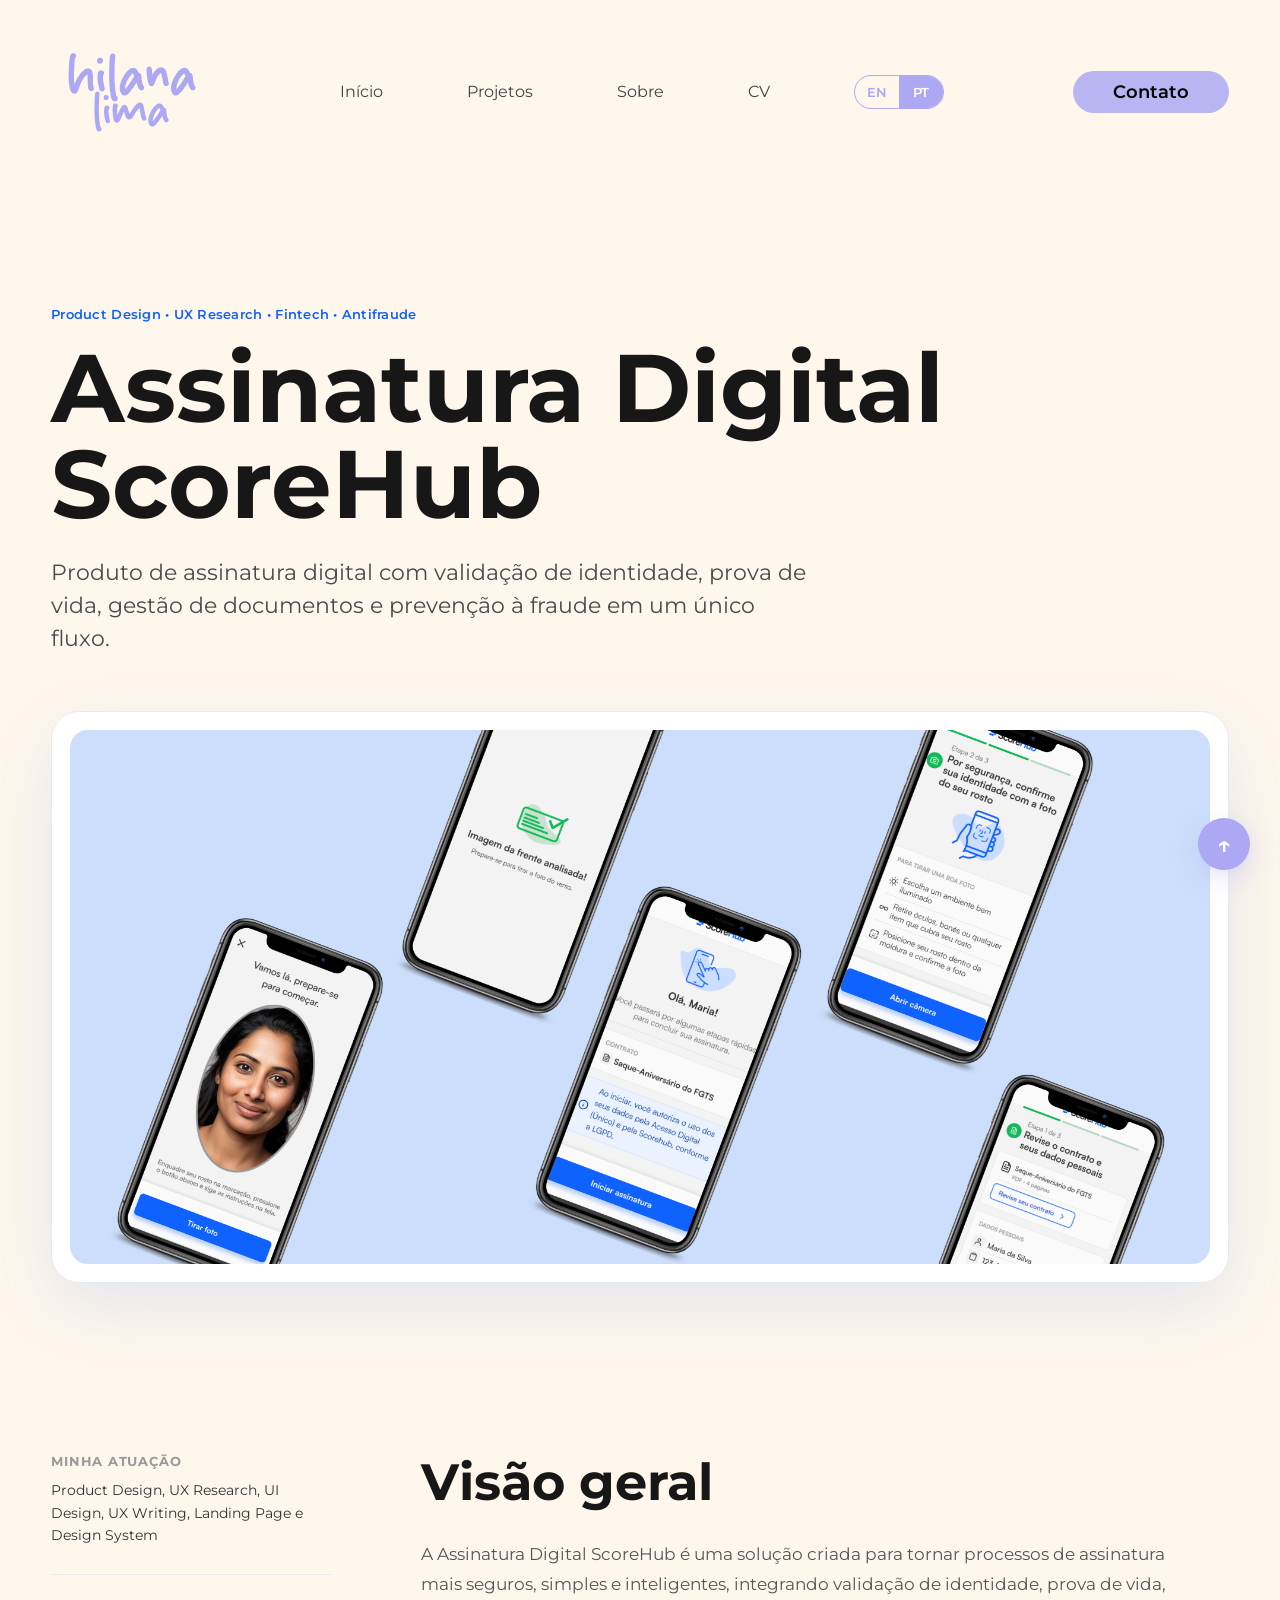
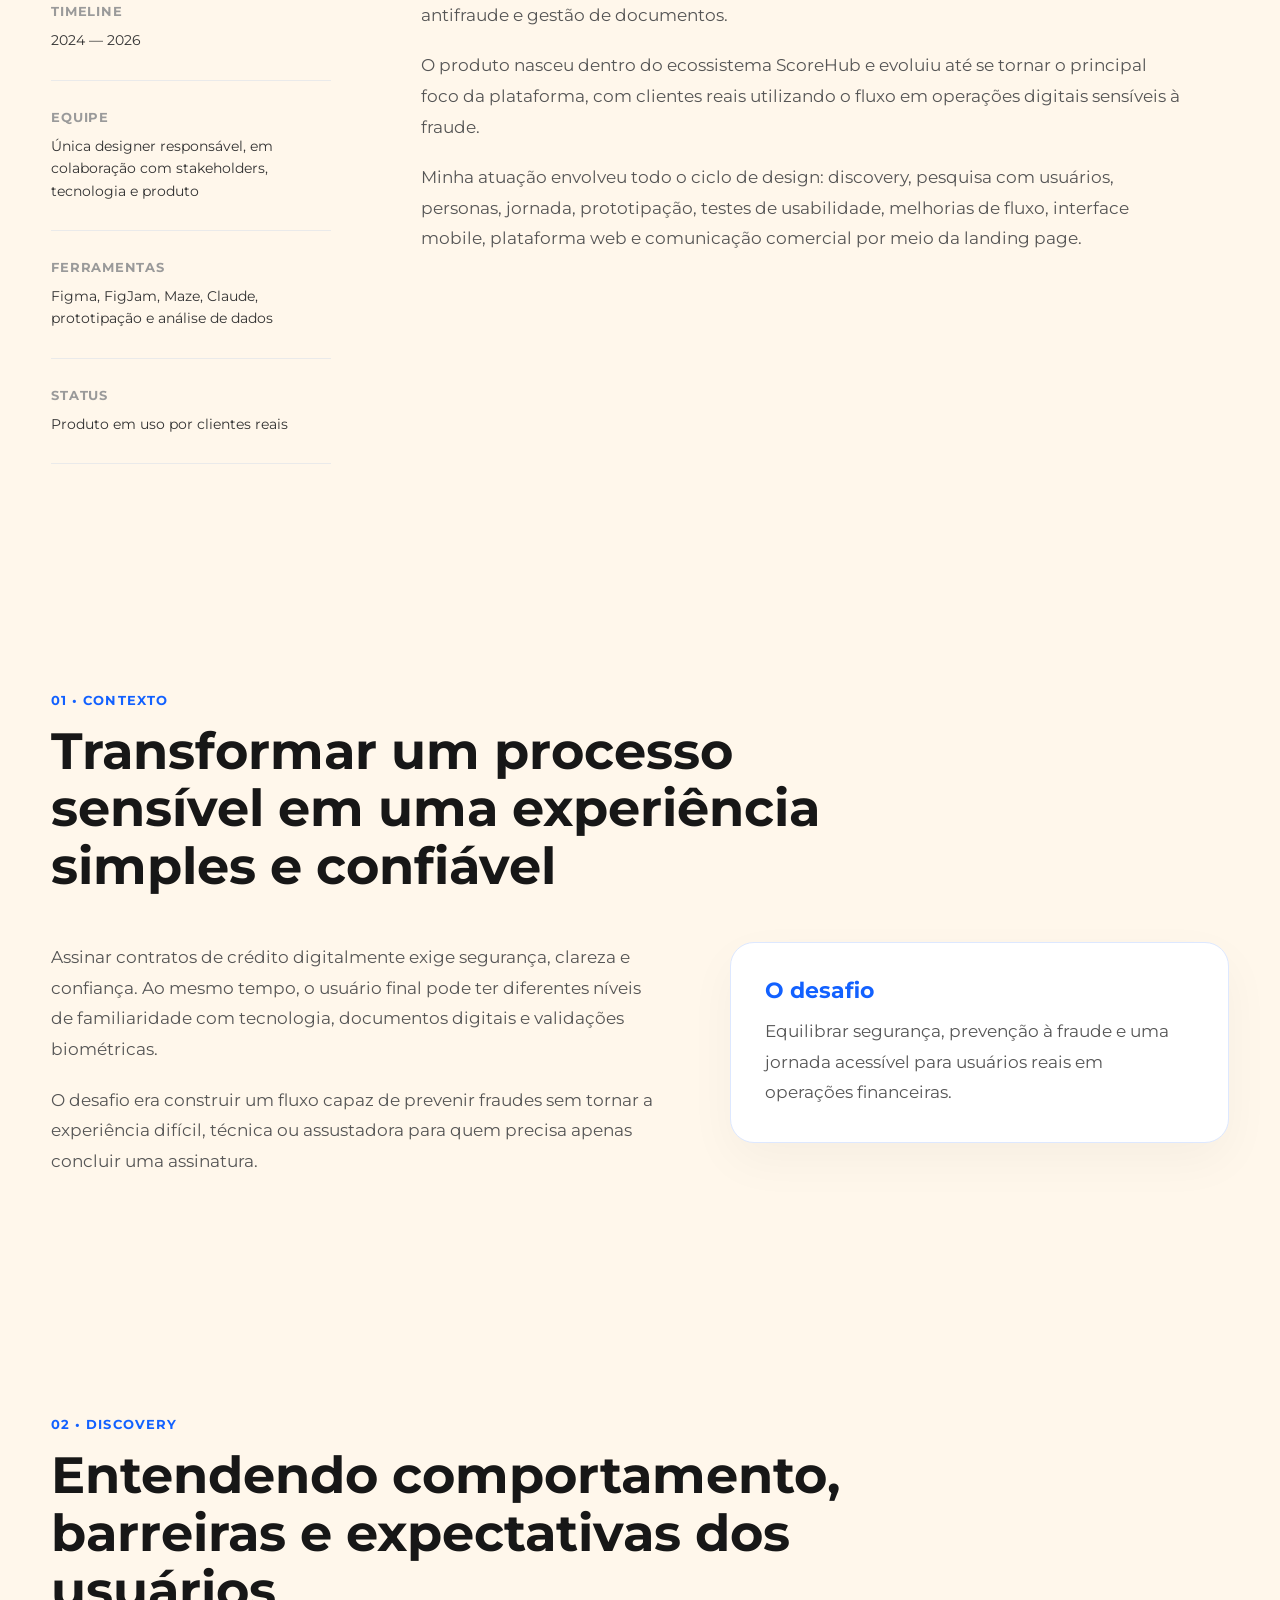
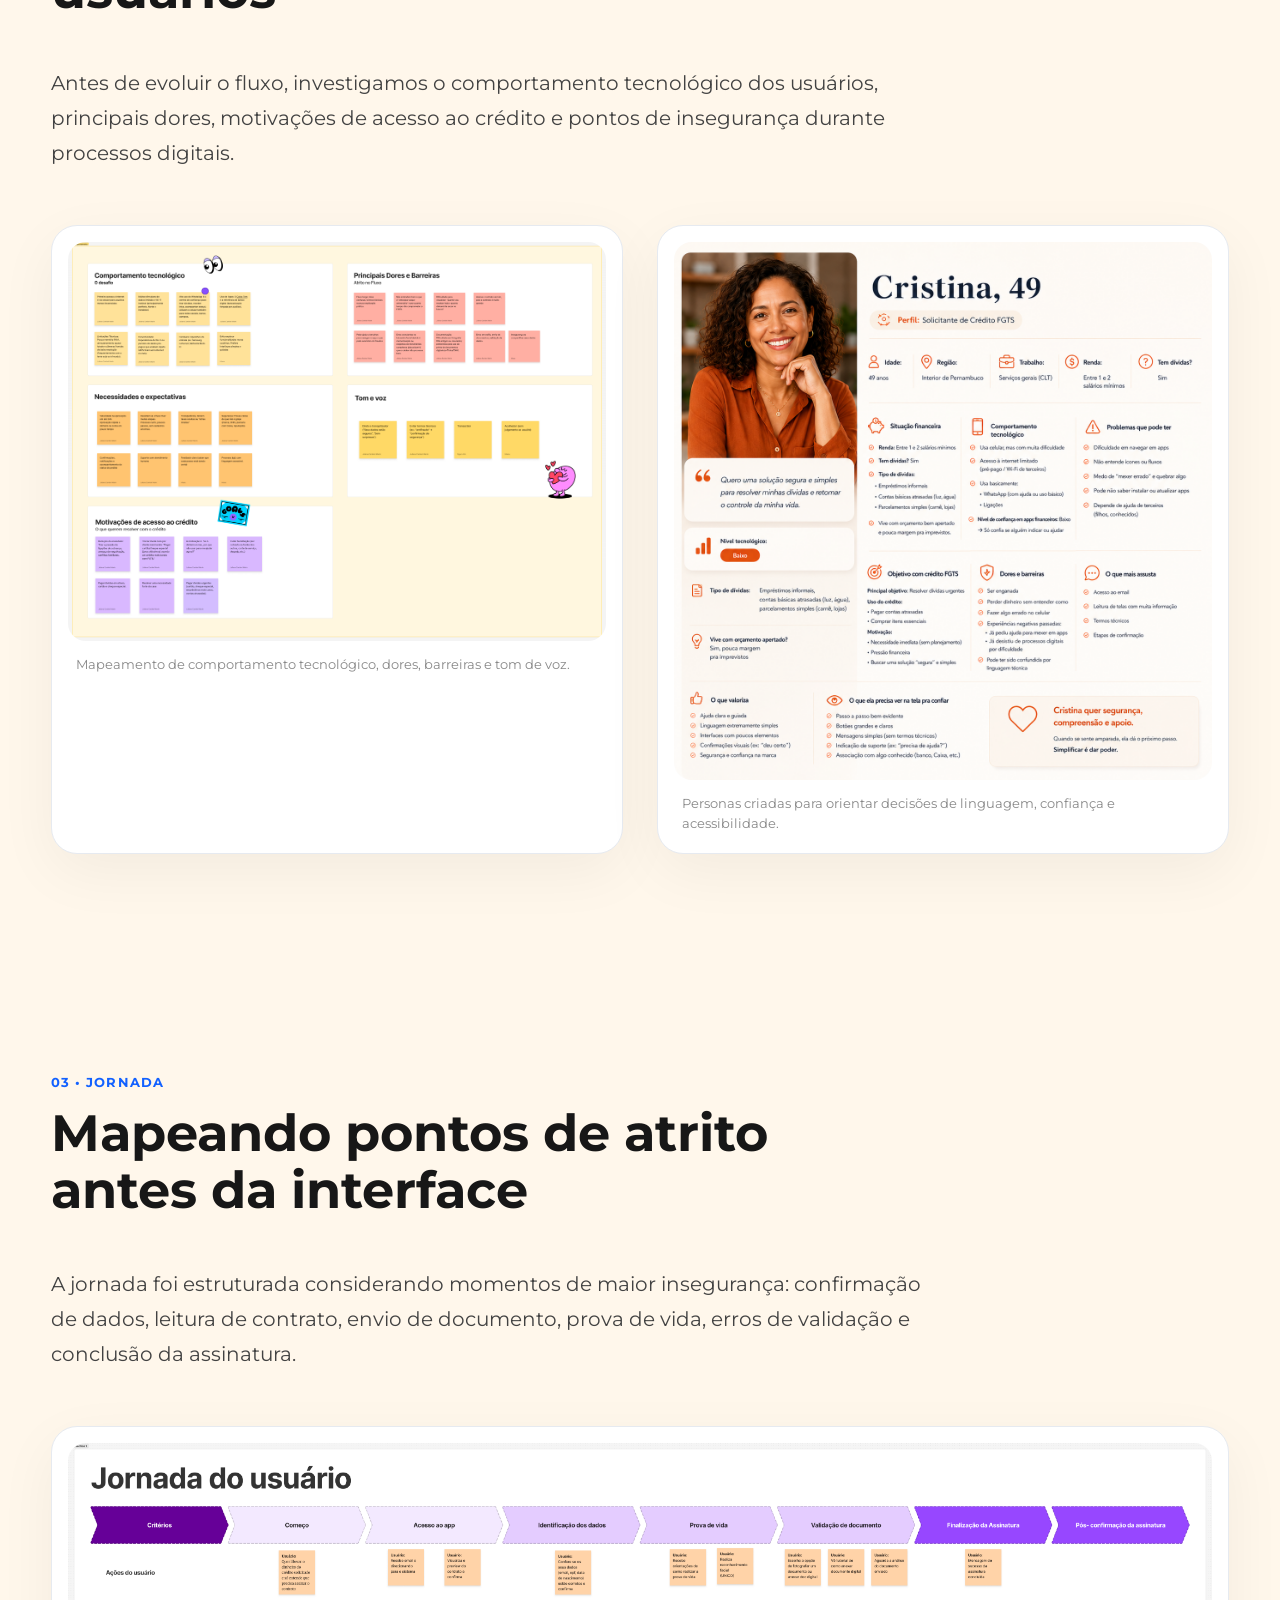
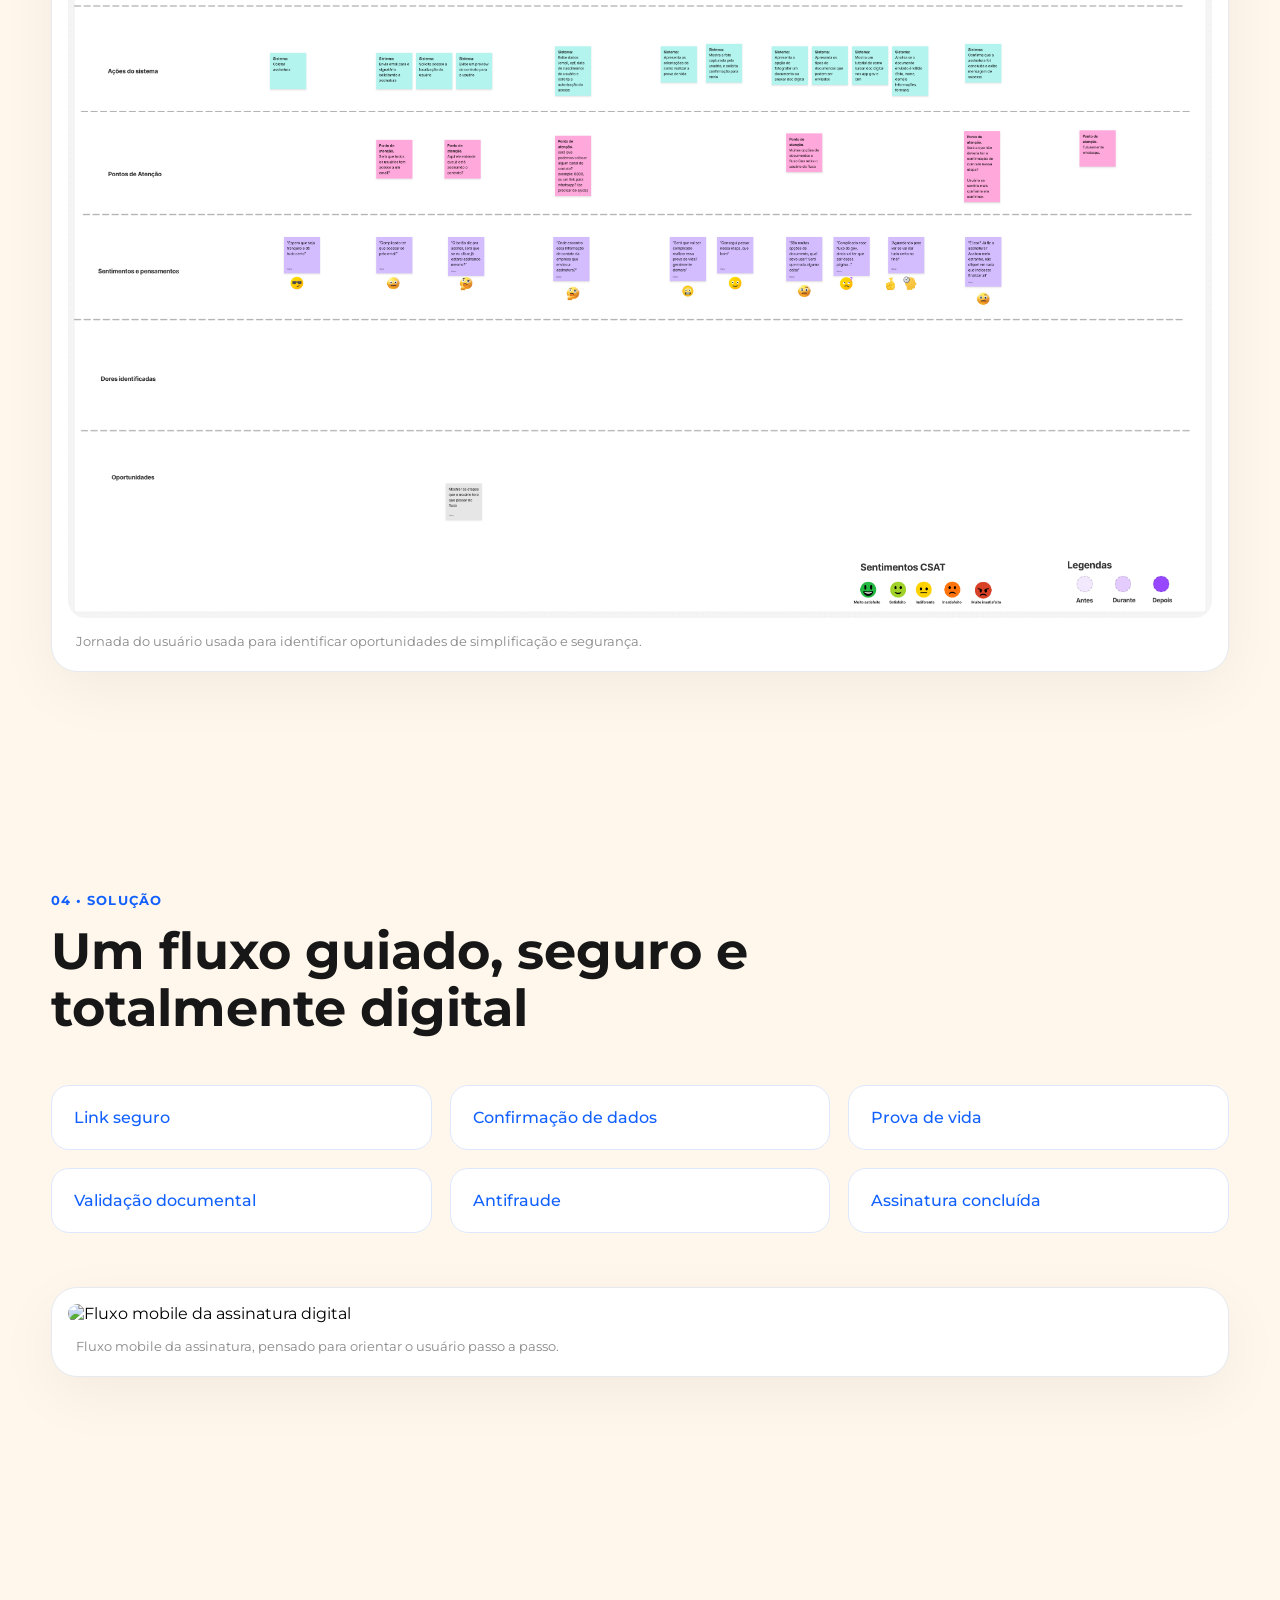
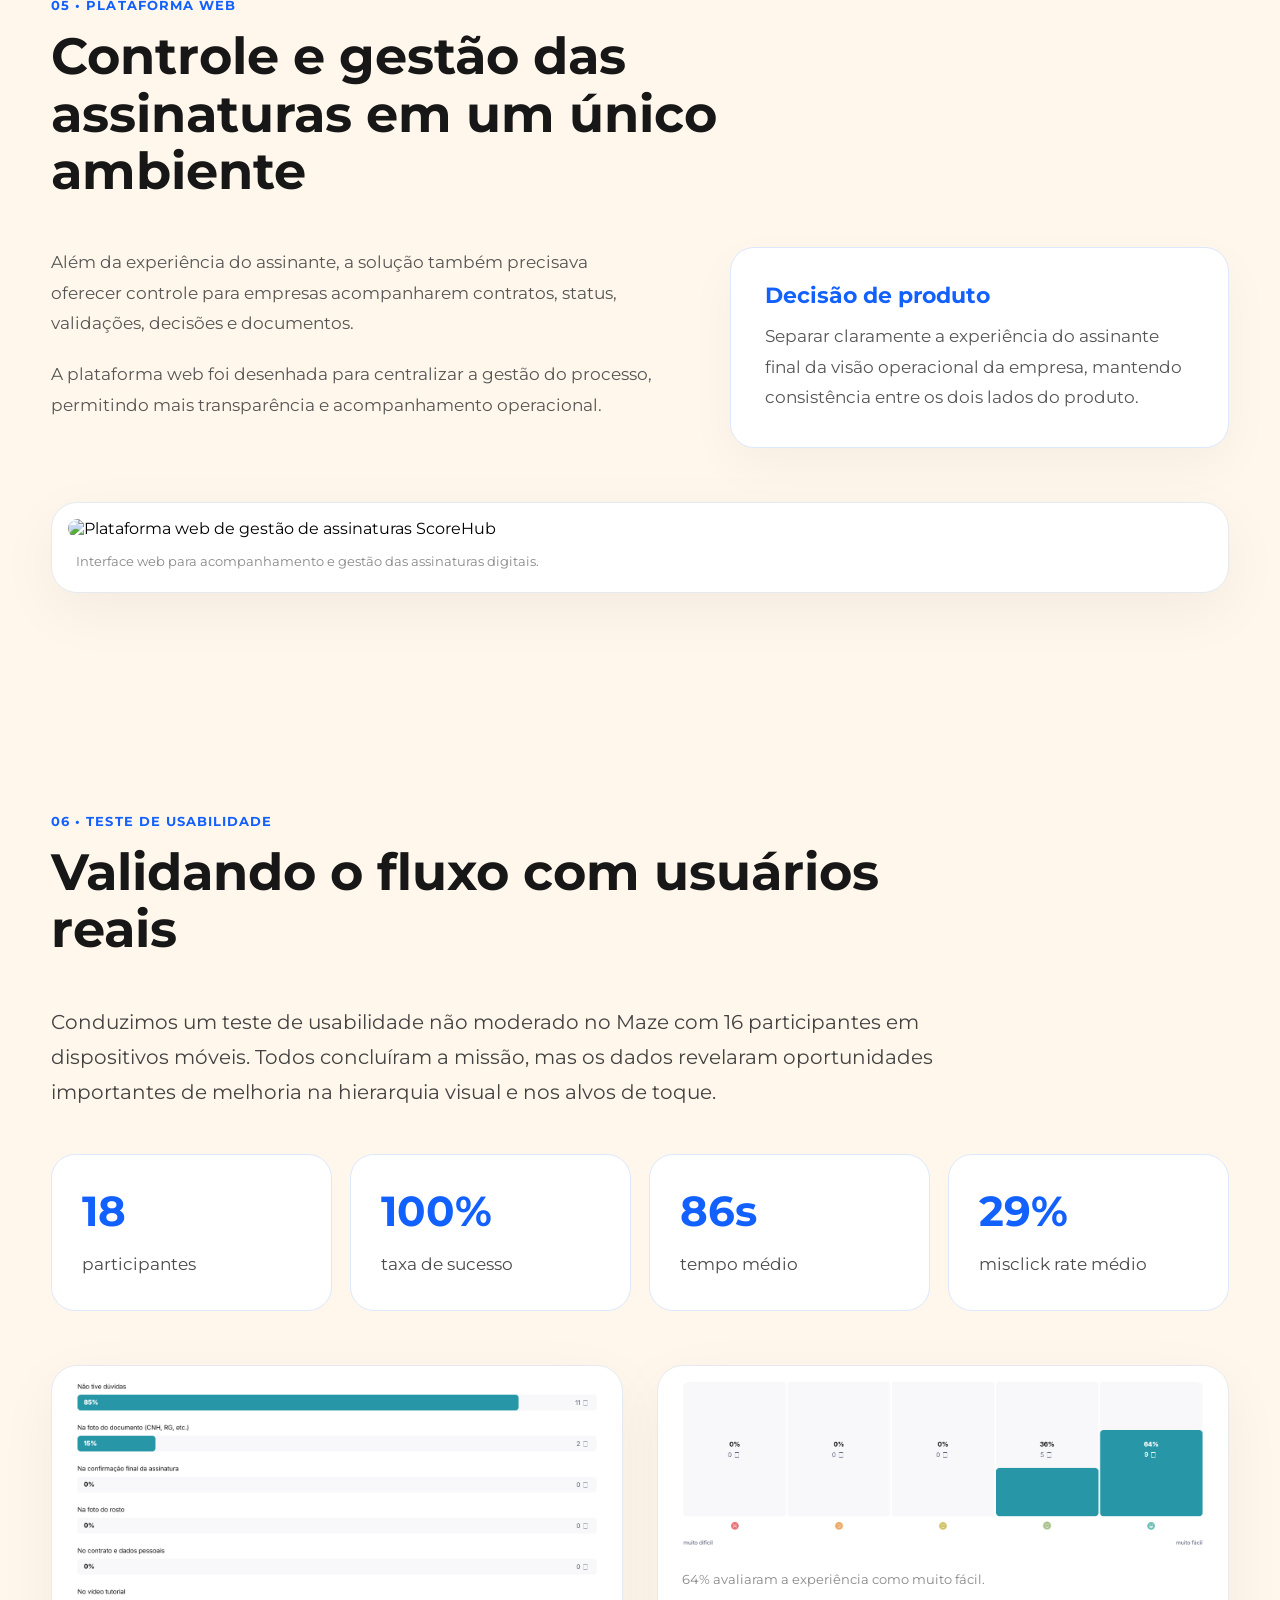
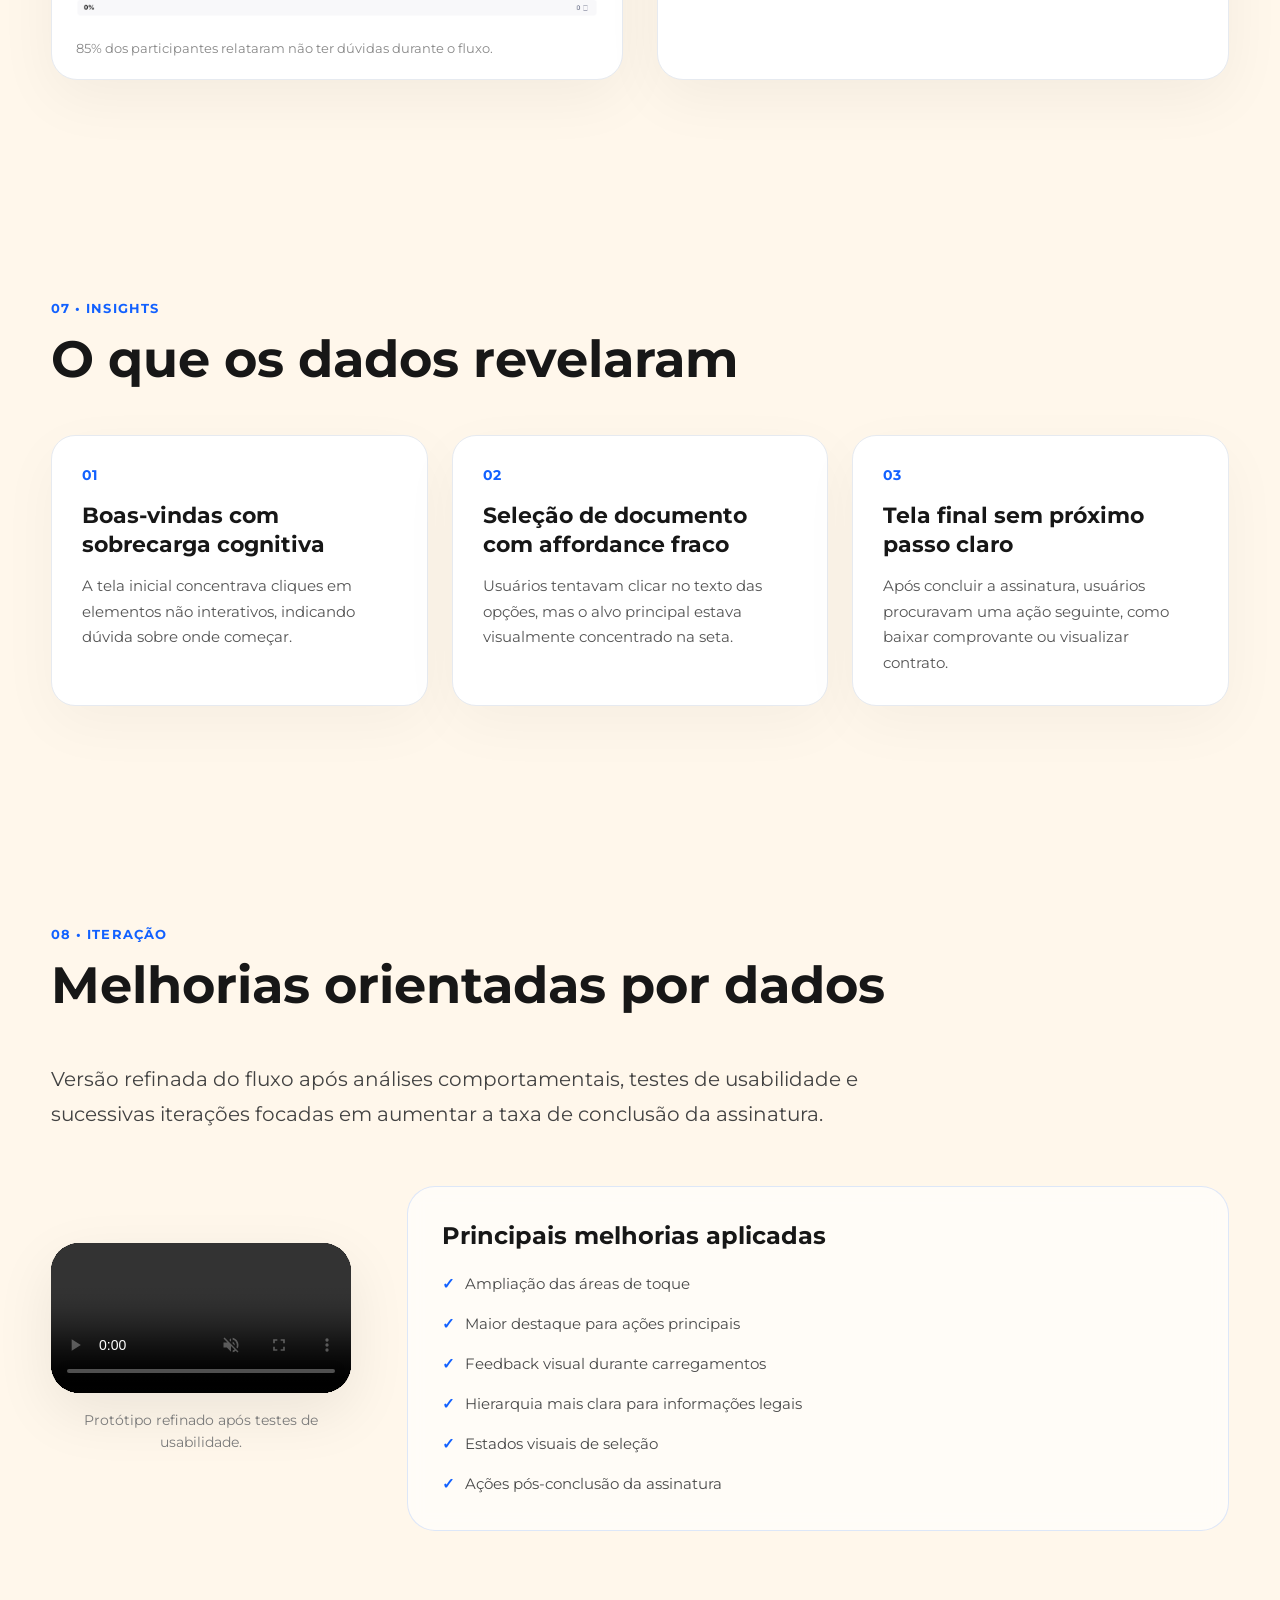
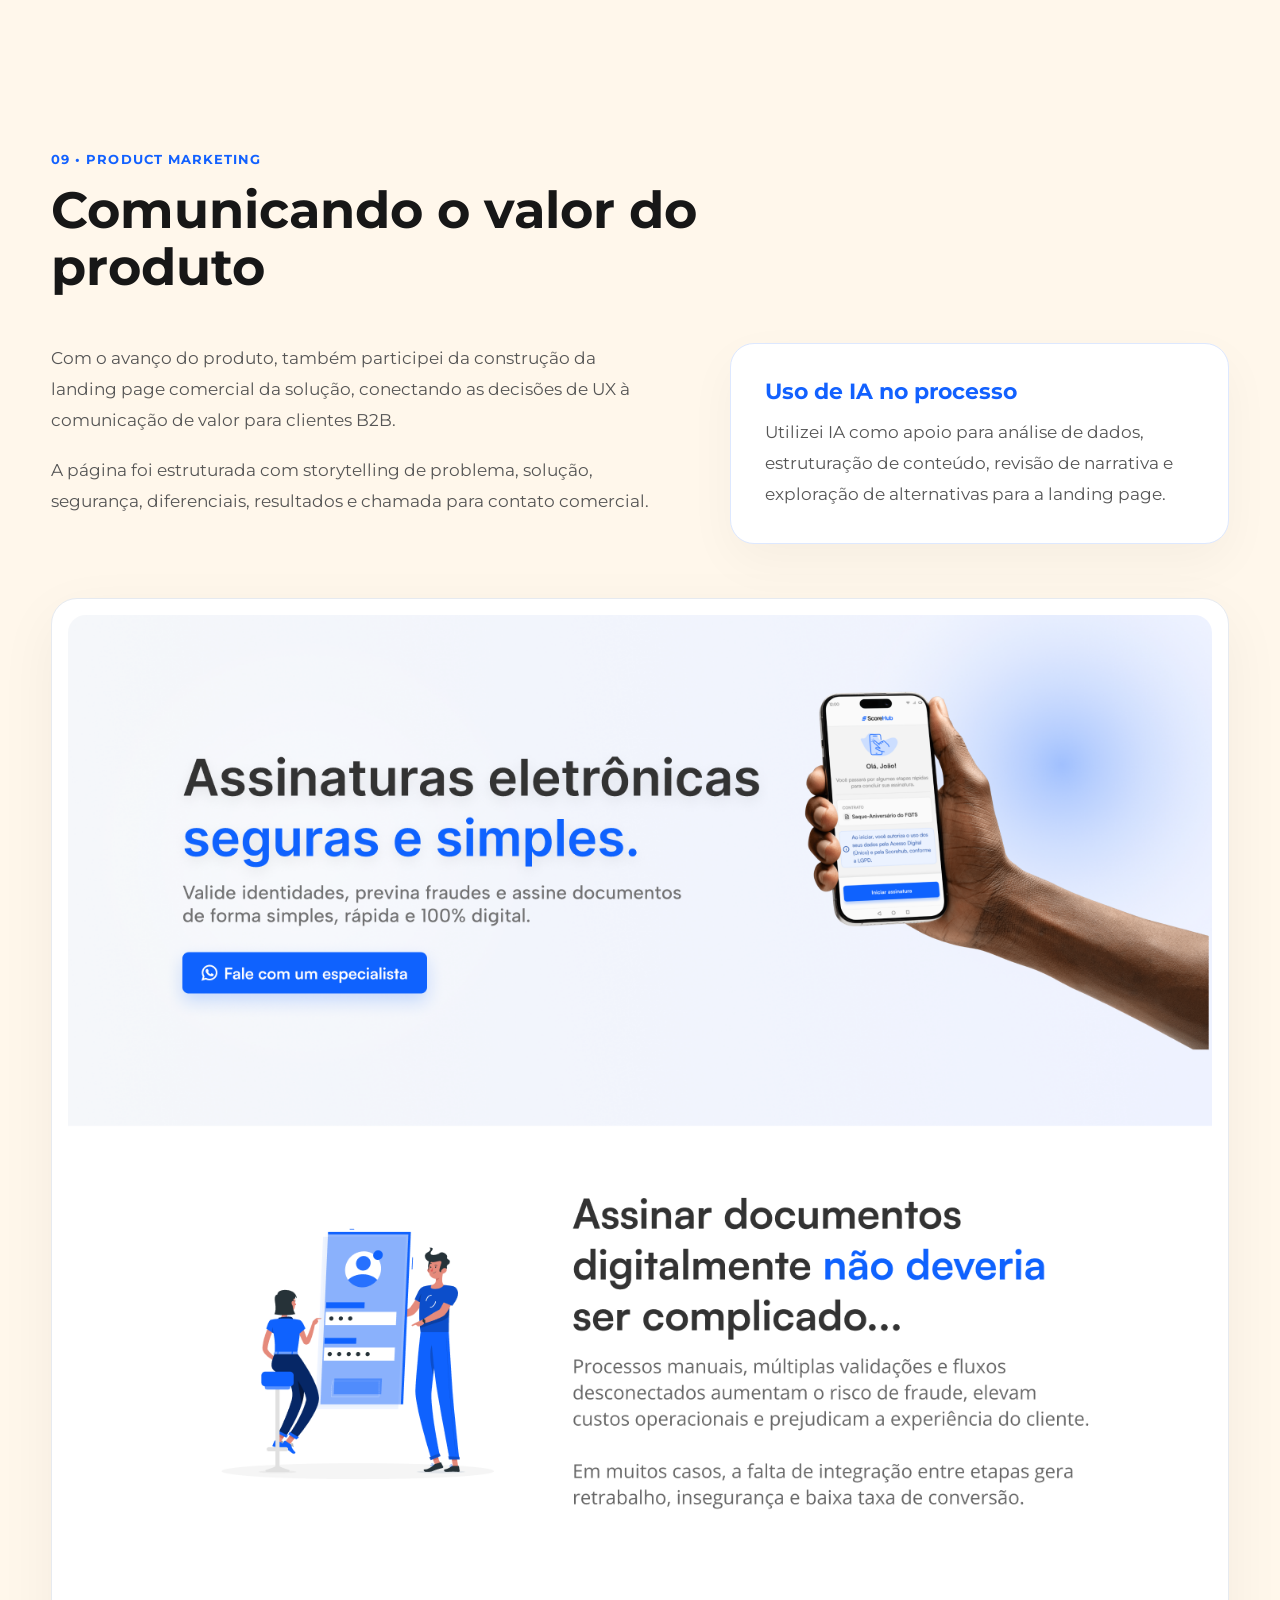
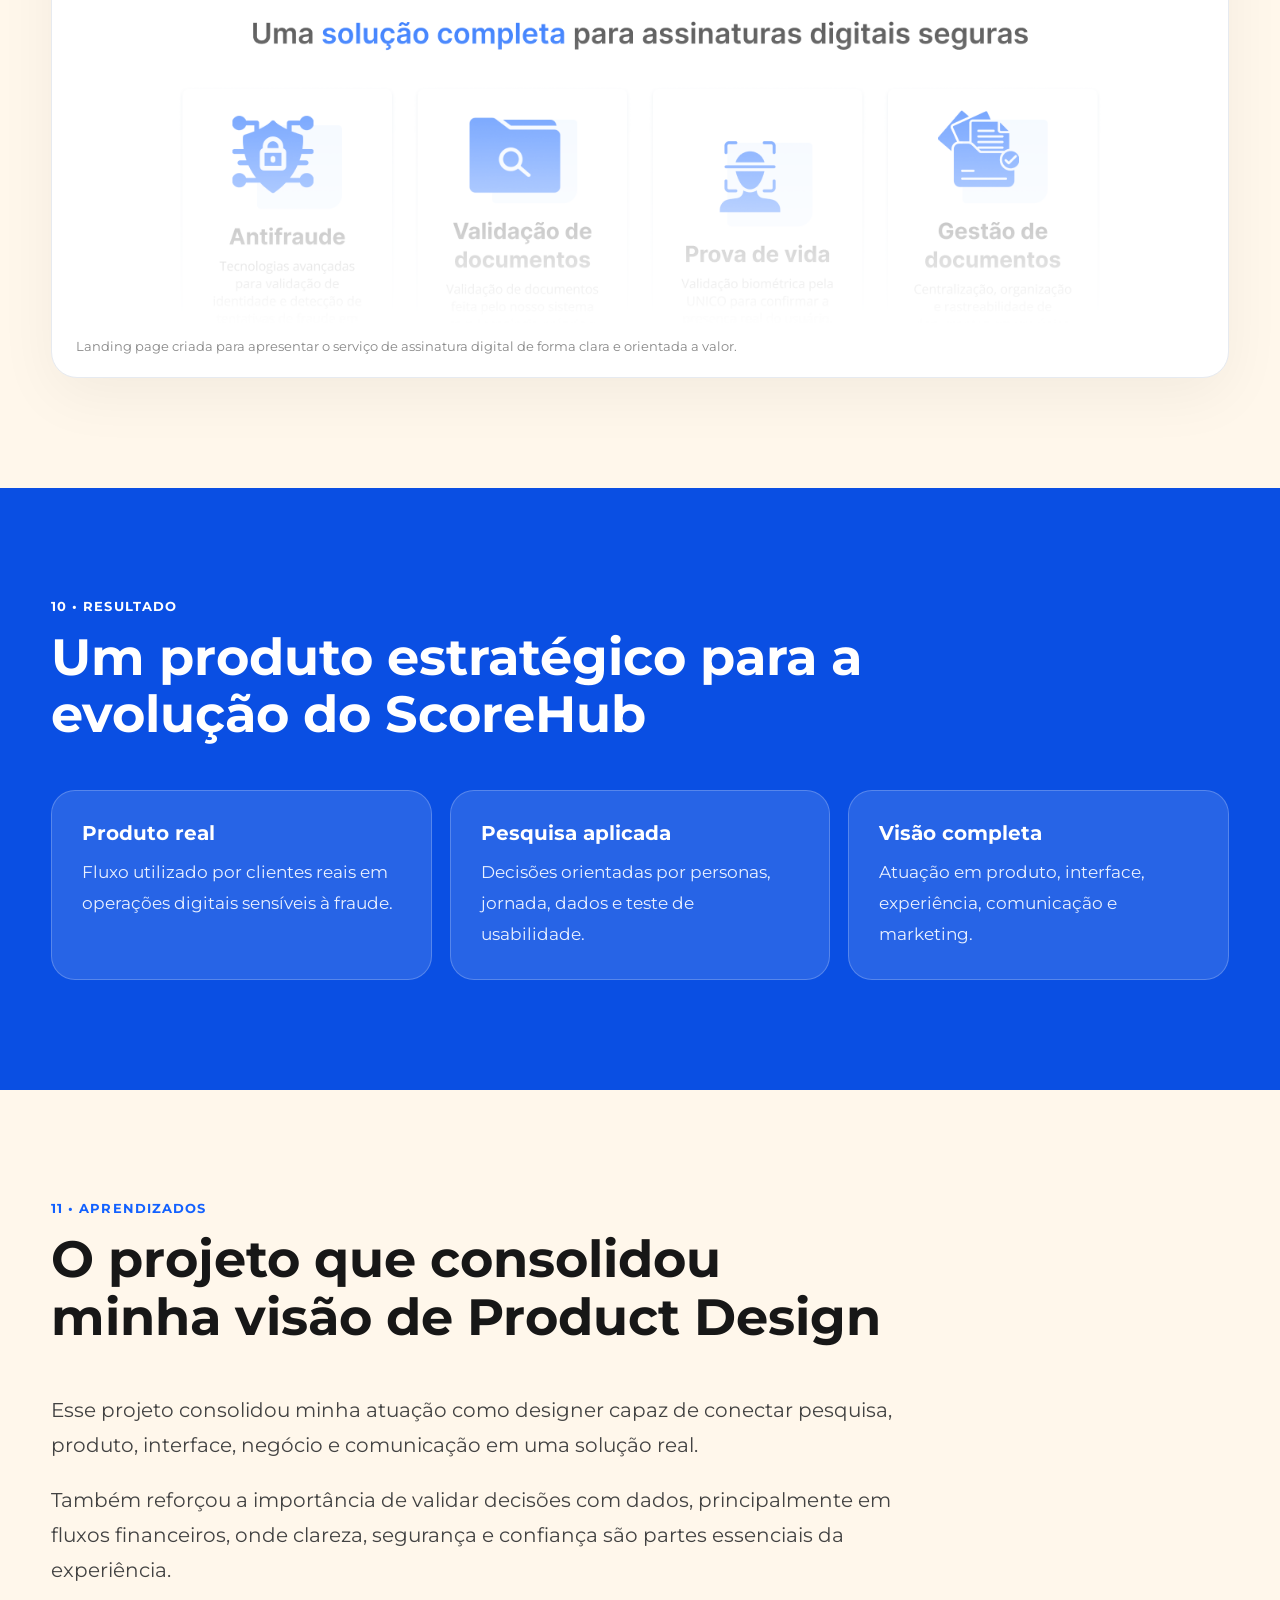
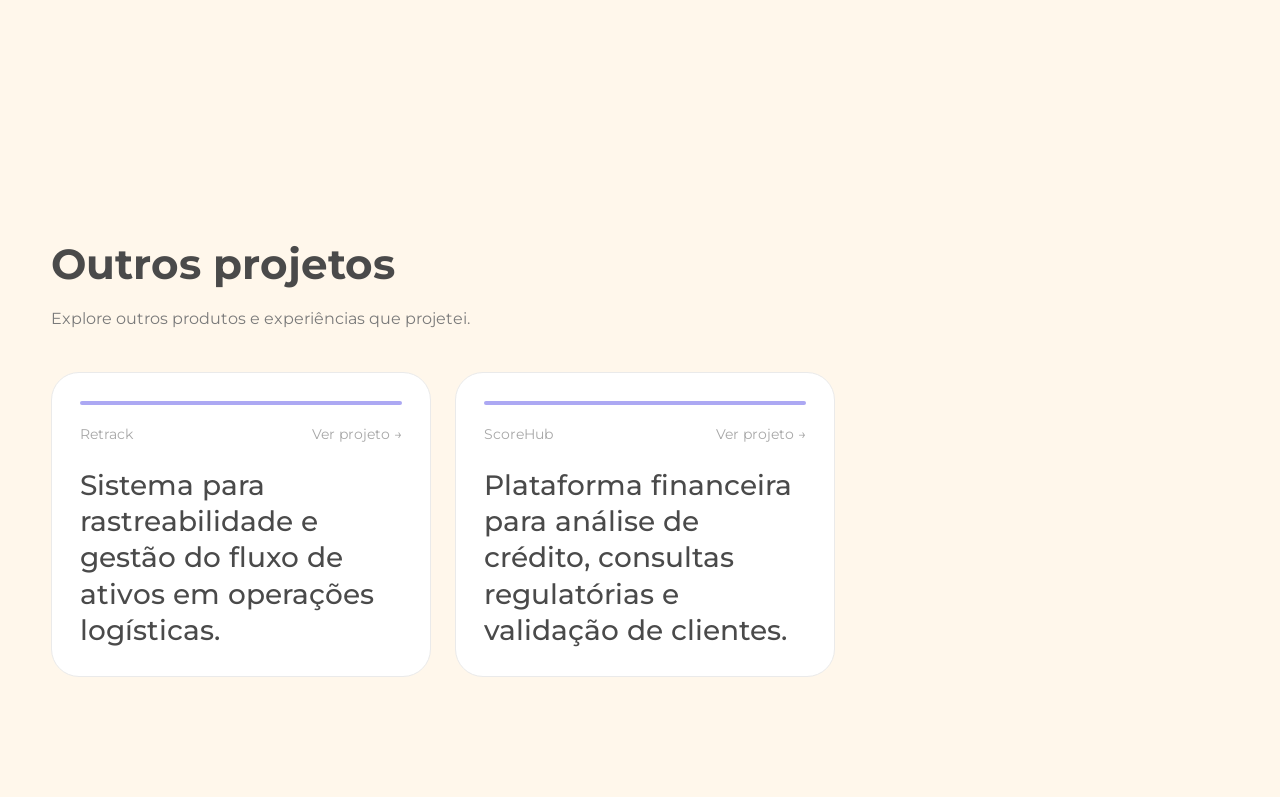
==== assinatura.html @ 40848efa "add favicon" ====
<!DOCTYPE html>
<html lang="pt-br">
<head>
  <meta charset="UTF-8">
  <meta name="viewport" content="width=device-width, initial-scale=1.0">

  <!-- FONT -->
  <link rel="preconnect" href="https://fonts.googleapis.com">
  <link rel="preconnect" href="https://fonts.gstatic.com" crossorigin>
  <link href="https://fonts.googleapis.com/css2?family=Montserrat:wght@300;400;500;600;700&display=swap" rel="stylesheet">

  <link rel="stylesheet" href="style.css">
  <link rel="icon" type="image/png" href="favicon.png">
  <title>Assinatura Digital ScoreHub | Case</title>
</head>

<body>

  <header>
   <div class="interface">
    <div class="logo">
   <a href="index.html">
    <img src="Image/hilana lima.png" alt="Logo Lana">
   </a>
    </div><!--logo-->

      <nav class="menu-desktop">
      <ul>
<li><a href="index.html">Início</a></li>
<li><a href="index.html#projetos">Projetos</a></li>
<li><a href="sobre.html">Sobre</a></li>
          <li><a href="https://drive.google.com/file/d/184LMosZk4DZZ4bWqqgL7_3EDQ2qhJmb8/view?usp=sharing" target="_blank">CV</a></li>
          <li>
          <div class="language-toggle">
            <a href="en assinatura.html">EN</a>
            <span class="active">PT</span>
          </div>
        </li>
      </ul>
      </nav>

      <div class="btn-contato">
        <a href="#">
            <button>Contato</button>
        </a>
      </div>
   </div><!--interface-->
  </header>

<main>

<!-- HERO -->
<section class="case-hero assinatura-hero">
  <div class="interface">
    <span class="case-tag assinatura-tag">Product Design • UX Research • Fintech • Antifraude</span>

    <h1>Assinatura Digital ScoreHub</h1>

    <p>
      Produto de assinatura digital com validação de identidade, prova de vida,
      gestão de documentos e prevenção à fraude em um único fluxo.
    </p>

    <div class="hero-image-card assinatura-card">
      <img src="Image/assinatura-hero.png" alt="Landing page e telas do produto de assinatura digital ScoreHub">
    </div>
  </div>
</section>

<!-- OVERVIEW -->
<section class="case-overview">
  <div class="interface">

    <div class="case-grid">

      <aside class="case-sidebar">

        <div class="case-info">
          <h4>Minha atuação</h4>
          <p>Product Design, UX Research, UI Design, UX Writing, Landing Page e Design System</p>
        </div>

        <div class="case-info">
          <h4>Timeline</h4>
          <p>2024 — 2026</p>
        </div>

        <div class="case-info">
          <h4>Equipe</h4>
          <p>Única designer responsável, em colaboração com stakeholders, tecnologia e produto</p>
        </div>

        <div class="case-info">
          <h4>Ferramentas</h4>
          <p>Figma, FigJam, Maze, Claude, prototipação e análise de dados</p>
        </div>

        <div class="case-info">
          <h4>Status</h4>
          <p>Produto em uso por clientes reais</p>
        </div>

      </aside>

      <div class="case-content">
        <h2>Visão geral</h2>

        <p>
          A Assinatura Digital ScoreHub é uma solução criada para tornar processos
          de assinatura mais seguros, simples e inteligentes, integrando validação
          de identidade, prova de vida, antifraude e gestão de documentos.
        </p>

        <p>
          O produto nasceu dentro do ecossistema ScoreHub e evoluiu até se tornar
          o principal foco da plataforma, com clientes reais utilizando o fluxo em
          operações digitais sensíveis à fraude.
        </p>

        <p>
          Minha atuação envolveu todo o ciclo de design: discovery, pesquisa com
          usuários, personas, jornada, prototipação, testes de usabilidade,
          melhorias de fluxo, interface mobile, plataforma web e comunicação
          comercial por meio da landing page.
        </p>
      </div>

    </div>

  </div>
</section>

<!-- CONTEXTO -->
<section class="case-section">
  <div class="interface">
    <div class="section-header assinatura-header">
      <span>01 • Contexto</span>
      <h2>Transformar um processo sensível em uma experiência simples e confiável</h2>
    </div>

    <div class="two-columns">
      <div>
        <p>
          Assinar contratos de crédito digitalmente exige segurança, clareza e
          confiança. Ao mesmo tempo, o usuário final pode ter diferentes níveis de
          familiaridade com tecnologia, documentos digitais e validações biométricas.
        </p>

        <p>
          O desafio era construir um fluxo capaz de prevenir fraudes sem tornar a
          experiência difícil, técnica ou assustadora para quem precisa apenas
          concluir uma assinatura.
        </p>
      </div>

      <div class="highlight-box assinatura-highlight">
        <h3>O desafio</h3>
        <p>
          Equilibrar segurança, prevenção à fraude e uma jornada acessível para
          usuários reais em operações financeiras.
        </p>
      </div>
    </div>
  </div>
</section>

<!-- DISCOVERY -->
<section class="case-section soft-bg">
  <div class="interface">
    <div class="section-header assinatura-header">
      <span>02 • Discovery</span>
      <h2>Entendendo comportamento, barreiras e expectativas dos usuários</h2>
    </div>

    <p class="large-text">
      Antes de evoluir o fluxo, investigamos o comportamento tecnológico dos
      usuários, principais dores, motivações de acesso ao crédito e pontos de
      insegurança durante processos digitais.
    </p>

    <div class="image-grid spacing-top">
      <div class="case-image">
        <img src="Image/assinatura-comportamento.png" alt="Estudo de comportamento tecnológico dos usuários">
        <p>Mapeamento de comportamento tecnológico, dores, barreiras e tom de voz.</p>
      </div>

      <div class="case-image">
        <img src="Image/assinatura-personas.png" alt="Personas do fluxo de assinatura digital">
        <p>Personas criadas para orientar decisões de linguagem, confiança e acessibilidade.</p>
      </div>
    </div>
  </div>
</section>

<!-- JORNADA -->
<section class="case-section">
  <div class="interface">
    <div class="section-header assinatura-header">
      <span>03 • Jornada</span>
      <h2>Mapeando pontos de atrito antes da interface</h2>
    </div>

    <p class="large-text">
      A jornada foi estruturada considerando momentos de maior insegurança:
      confirmação de dados, leitura de contrato, envio de documento, prova de vida,
      erros de validação e conclusão da assinatura.
    </p>

    <div class="case-image spacing-top">
      <img src="Image/assinatura-jornada.png" alt="Jornada do usuário no fluxo de assinatura digital">
      <p>Jornada do usuário usada para identificar oportunidades de simplificação e segurança.</p>
    </div>
  </div>
</section>

<!-- SOLUÇÃO -->
<section class="case-section soft-bg">
  <div class="interface">
    <div class="section-header assinatura-header">
      <span>04 • Solução</span>
      <h2>Um fluxo guiado, seguro e totalmente digital</h2>
    </div>

    <div class="modules-grid assinatura-modules">
      <div>Link seguro</div>
      <div>Confirmação de dados</div>
      <div>Prova de vida</div>
      <div>Validação documental</div>
      <div>Antifraude</div>
      <div>Assinatura concluída</div>
    </div>

    <div class="case-image spacing-top">
      <img src="Image/assinatura-fluxo-mobile.png" alt="Fluxo mobile da assinatura digital">
      <p>Fluxo mobile da assinatura, pensado para orientar o usuário passo a passo.</p>
    </div>
  </div>
</section>

<!-- WEB -->
<section class="case-section">
  <div class="interface">
    <div class="section-header assinatura-header">
      <span>05 • Plataforma Web</span>
      <h2>Controle e gestão das assinaturas em um único ambiente</h2>
    </div>

    <div class="two-columns">
      <div>
        <p>
          Além da experiência do assinante, a solução também precisava oferecer
          controle para empresas acompanharem contratos, status, validações,
          decisões e documentos.
        </p>

        <p>
          A plataforma web foi desenhada para centralizar a gestão do processo,
          permitindo mais transparência e acompanhamento operacional.
        </p>
      </div>

      <div class="highlight-box assinatura-highlight">
        <h3>Decisão de produto</h3>
        <p>
          Separar claramente a experiência do assinante final da visão operacional
          da empresa, mantendo consistência entre os dois lados do produto.
        </p>
      </div>
    </div>

    <div class="case-image spacing-top">
      <img src="Image/assinatura-web.png" alt="Plataforma web de gestão de assinaturas ScoreHub">
      <p>Interface web para acompanhamento e gestão das assinaturas digitais.</p>
    </div>
  </div>
</section>

<!-- TESTE DE USABILIDADE -->
<section class="case-section soft-bg">
  <div class="interface">
    <div class="section-header assinatura-header">
      <span>06 • Teste de usabilidade</span>
      <h2>Validando o fluxo com usuários reais</h2>
    </div>

    <p class="large-text">
      Conduzimos um teste de usabilidade não moderado no Maze com 16 participantes
      em dispositivos móveis. Todos concluíram a missão, mas os dados revelaram
      oportunidades importantes de melhoria na hierarquia visual e nos alvos de toque.
    </p>

    <div class="impact-grid assinatura-metrics">
      <div>
        <strong>18</strong>
        <p>participantes</p>
      </div>

      <div>
        <strong>100%</strong>
        <p>taxa de sucesso</p>
      </div>

      <div>
        <strong>86s</strong>
        <p>tempo médio</p>
      </div>

      <div>
        <strong>29%</strong>
        <p>misclick rate médio</p>
      </div>
    </div>

    <div class="image-grid spacing-top">
      <div class="case-image">
        <img src="Image/assinatura-maze-duvidas.jpg" alt="Resultado de dúvidas no teste de usabilidade">
        <p>85% dos participantes relataram não ter dúvidas durante o fluxo.</p>
      </div>

      <div class="case-image">
        <img src="Image/assinatura-maze-facilidade.jpg" alt="Resultado de facilidade no teste de usabilidade">
        <p>64% avaliaram a experiência como muito fácil.</p>
      </div>
    </div>
  </div>
</section>

<!-- INSIGHTS -->
<section class="case-section">
  <div class="interface">
    <div class="section-header assinatura-header">
      <span>07 • Insights</span>
      <h2>O que os dados revelaram</h2>
    </div>

    <div class="insights-grid">

      <div class="insight-card">
        <span>01</span>
        <h3>Boas-vindas com sobrecarga cognitiva</h3>
        <p>
          A tela inicial concentrava cliques em elementos não interativos,
          indicando dúvida sobre onde começar.
        </p>
      </div>

      <div class="insight-card">
        <span>02</span>
        <h3>Seleção de documento com affordance fraco</h3>
        <p>
          Usuários tentavam clicar no texto das opções, mas o alvo principal
          estava visualmente concentrado na seta.
        </p>
      </div>

      <div class="insight-card">
        <span>03</span>
        <h3>Tela final sem próximo passo claro</h3>
        <p>
          Após concluir a assinatura, usuários procuravam uma ação seguinte,
          como baixar comprovante ou visualizar contrato.
        </p>
      </div>

    </div>
  </div>
</section>

<!-- ITERAÇÕES -->
<section class="case-section soft-bg">
  <div class="interface">
    <div class="section-header assinatura-header">
      <span>08 • Iteração</span>
      <h2>Melhorias orientadas por dados</h2>
    </div>

    <p class="large-text">
      Versão refinada do fluxo após análises comportamentais, testes de usabilidade e sucessivas iterações focadas em aumentar a taxa de conclusão da assinatura.
    </p>

<div class="iteration-split spacing-top">

  <div class="case-video iteration-video-small">
    <video controls muted playsinline>
      <source src="Image/assinatura-prototipo.mp4" type="video/mp4">
    </video>

    <p>
      Protótipo refinado após testes de usabilidade.
    </p>
  </div>

  <div class="iteration-card-list">
    <h3>Principais melhorias aplicadas</h3>

    <ul>
      <li>Ampliação das áreas de toque</li>
      <li>Maior destaque para ações principais</li>
      <li>Feedback visual durante carregamentos</li>
      <li>Hierarquia mais clara para informações legais</li>
      <li>Estados visuais de seleção</li>
      <li>Ações pós-conclusão da assinatura</li>
    </ul>
  </div>

</div>

</section>

<!-- LANDING PAGE -->
<section class="case-section">
  <div class="interface">
    <div class="section-header assinatura-header">
      <span>09 • Product Marketing</span>
      <h2>Comunicando o valor do produto</h2>
    </div>

    <div class="two-columns">
      <div>
        <p>
          Com o avanço do produto, também participei da construção da landing page
          comercial da solução, conectando as decisões de UX à comunicação de valor
          para clientes B2B.
        </p>

        <p>
          A página foi estruturada com storytelling de problema, solução,
          segurança, diferenciais, resultados e chamada para contato comercial.
        </p>
      </div>

      <div class="highlight-box assinatura-highlight">
        <h3>Uso de IA no processo</h3>
        <p>
          Utilizei IA como apoio para análise de dados, estruturação de conteúdo,
          revisão de narrativa e exploração de alternativas para a landing page.
        </p>
      </div>
    </div>

    <div class="case-image spacing-top">
      <img src="Image/assinatura-lp.png" alt="Landing page da Assinatura Digital ScoreHub">
      <p>Landing page criada para apresentar o serviço de assinatura digital de forma clara e orientada a valor.</p>
    </div>
  </div>
</section>

<!-- RESULTADO -->
<section class="case-section impact-section assinatura-impact">
  <div class="interface">
    <div class="section-header">
      <span>10 • Resultado</span>
      <h2>Um produto estratégico para a evolução do ScoreHub</h2>
    </div>

    <div class="impact-grid">
      <div>
        <strong>Produto real</strong>
        <p>Fluxo utilizado por clientes reais em operações digitais sensíveis à fraude.</p>
      </div>

      <div>
        <strong>Pesquisa aplicada</strong>
        <p>Decisões orientadas por personas, jornada, dados e teste de usabilidade.</p>
      </div>

      <div>
        <strong>Visão completa</strong>
        <p>Atuação em produto, interface, experiência, comunicação e marketing.</p>
      </div>
    </div>
  </div>
</section>

<!-- APRENDIZADOS -->
<section class="case-section">
  <div class="interface">
    <div class="section-header assinatura-header">
      <span>11 • Aprendizados</span>
      <h2>O projeto que consolidou minha visão de Product Design</h2>
    </div>

    <p class="large-text">
      Esse projeto consolidou minha atuação como designer capaz de conectar
      pesquisa, produto, interface, negócio e comunicação em uma solução real.
    </p>

    <p class="large-text">
      Também reforçou a importância de validar decisões com dados, principalmente
      em fluxos financeiros, onde clareza, segurança e confiança são partes
      essenciais da experiência.
    </p>
  </div>
</section>

<!-- OUTROS PROJETOS -->
<section class="outros-projetos">
  <div class="interface">

    <h2>Outros projetos</h2>
    <p class="outros-projetos-subtitle">
      Explore outros produtos e experiências que projetei.
    </p>

    <div class="outros-cards-projetos">


 <a href="retrack.html" class="outro-card-projeto">
        <div class="outro-card-topo">
          <span>Retrack</span>
          <span>Ver projeto →</span>
        </div>

        <h3>
          Sistema para rastreabilidade e gestão do fluxo de ativos em operações logísticas.
        </h3>
      </a>

      <a href="scorehub.html" class="outro-card-projeto">
        <div class="outro-card-topo">
          <span>ScoreHub</span>
          <span>Ver projeto →</span>
        </div>

        <h3>
          Plataforma financeira para análise de crédito, consultas regulatórias e validação de clientes.
        </h3>
      </a>

    </div>

  </div>
</section>

<a href="#" class="back-to-top">↑</a>

</main>

</body>
</html>
---- style.css ----
/* GENERAL STYLE */
*{
    margin: 0;
    padding: 0;
    box-sizing: border-box;
    font-family: "Montserrat", sans-serif;
}

body{
    background-color: #fff7eb;
    height: 100vh;
}

.interface{
    max-width: 1280px;
    margin: 0 auto;
}

.flex{
    display: flex;
}

.btn-contato button{
    padding: 10px 40px;
    font-size: 18px;
    font-weight: 600;
    background-color: #aca8f3d7;
    border: 0;
    border-radius: 30px;
    cursor: pointer;
    transition: .2s;
}

/* HEADER STYLE */
header{
    padding: 40px 4%;
}

header > .interface{
    display: flex;
    align-items: center;
    justify-content: space-between;
}

header a{
    color: #424242;
    text-decoration: none;
    display: inline-block;
    transition: 0.2s;
}

header a:hover{
    color: #818181;
    transform: scale(1.05);
}

header nav ul{
    list-style-type: none;
}

header nav ul li{
    display: inline-block;
    padding: 0 40px;
}


.btn-contato button:hover{
    box-shadow: 0px 0px 8px #aca8f3d7;
}

/* TOP SITE */
section.topo-do-site{
    padding: 40px 4%;
}

section.topo-do-site .flex{
    align-items: center;
    justify-content: center;
    gap: 90px;
}

.topo-do-site h1{
    color: #4a4a4a;
    font-size: 42px;
}

.topo-do-site .txt-topo-site h1 span{
    color: #aca8f3;
}

.topo-do-site .txt-topo-site p{
    color: #4a4a4a;
    margin: 32px 0;
    font-size: 28px;
}

.topo-do-site .img-topo-site img{
    position: relative;
    animation: flutuar 2s ease-in-out infinite alternate;
}

@keyframes flutuar{
    0%{
        top: 0;
    }
    100%{
        top: 30px;
    }
}

/* PROJETOS */

section.projetos {
    padding: 80px 4%;
}

.projetos h2 {
    color: #4a4a4a;
    font-size: 36px;
    text-align: center;
    margin-bottom: 60px;
}

.projetos .txt-projetos h2 span{
    color: #aca8f3;
}

.projetos .flex {
    display: grid;
    grid-template-columns: repeat(2, 580px);
    gap: 60px 40px;
    justify-content: center;
    align-items: start;
}

.card-projeto{
    width: 100%;
    max-width: 580px;
}

@media screen and (max-width: 1100px) {
    .projetos .flex {
        grid-template-columns: 1fr;
    }

    .card-projeto {
        width: 100%;
    }
}

.img-projeto {
    border-radius: 20px;
    overflow: hidden;
    transition: 0.3s;
}

.img-projeto img {
    width: 100%;
    display: block;
    transition: 0.3s;
}

.img-projeto:hover {
    box-shadow: 0px 0px 10px #aca8f3;
}

.img-projeto:hover img {
    transform: scale(1.05);
}

.info-projeto {
    display: flex;
    justify-content: space-between;
    align-items: center;
    margin-top: 12px;
}

.info-projeto h3 {
    color: #4a4a4a;
    font-size: 18px;
    font-weight: 500;
}

.info-projeto p {
    color: #919191;
    font-size: 14px;
}

html {
    scroll-behavior: smooth;
}

/* CARROSSEL */

section.carrossel {
    padding: 80px 4%;
}

.topo-carrossel h2 {
    color: #4a4a4a;
    font-size: 28px;
    max-width: 600px;
    margin-bottom: 40px;
}

.topo-carrossel h2 span {
    color: #aca8f3; /* mudei a cor yees */
}

.carrossel-container {
    overflow: hidden;
}

.carrossel-track {
    display: flex;
    gap: 20px;
    width: max-content;
    animation: scroll 20s linear infinite;
}

.carrossel-track img {
    width: 300px;
    height: 260px;
    object-fit: cover;
    border-radius: 16px;
}

@keyframes scroll {
    0% {
        transform: translateX(0);
    }
    100% {
        transform: translateX(-50%);
    }
}

/* SOBRE */

section.sobre {
    padding: 80px 4%;
}

.sobre .flex {
    align-items: center;
    justify-content: space-between;
    gap: 60px;
}

.txt-sobre {
    max-width: 600px;
}

.txt-sobre h1 {
    font-size: 100px;
    margin-bottom: 20px;
}

.txt-sobre h1 span {
    color: #aca8f3;
}

.txt-sobre p {
    color: #4a4a4a;
    margin-bottom: 20px;
    line-height: 1.6;
}

.img-sobre img {
    width: 500px;
    border-radius: 20px;
}

.txt-sobre a {
    color: #aca8f3;
    font-weight: 500;
    text-decoration: none;
}

.txt-sobre a:hover {
    text-decoration: underline;
    text-decoration-style: wavy;
}

/* FOOTER */

.footer {
    background-color: #d4c5fc;
    margin-top: 120px;
    padding: 40px 20px;

    border-top-left-radius: 200px;
    border-top-right-radius: 200px;
}

/* CONTEÚDO */
.footer-content {
    display: flex;
    justify-content: space-between;
    align-items: center;
}

/* ESQUERDA */
.footer-left {
    color: #2D2D2D;
    font-size: 12px;
}

.logo-footer {
    width: 120px;
    margin-bottom: 10px;
}

/* MEIO */
.footer-center {
    text-align: center;
}

.footer-center h2 {
    color: #2D2D2D;
    font-size: 32px;
    margin-top: 20px;
}

.ilustra-footer {
    width: 300px;
}

/* DIREITA */
.footer-right {
    display: flex;
    gap: 20px;
}

.footer-right a {
    color: #2D2D2D;
    font-size: 32px;
    transition: 0.3s;
}

.footer-right a:hover {
    transform: translateY(-5px);
}

/* =========================
   CASE SCOREHUB
========================= */

.case-hero {
    padding: 120px 4% 80px;
    background: linear-gradient(180deg, #fff7eb 0%, #fff7eb 100%);
}

.case-tag {
    display: inline-block;
    color: #1261FF;
    font-size: 13px;
    font-weight: 600;
    margin-bottom: 18px;
    letter-spacing: 0.02em;
}

.case-hero h1 {
    font-size: clamp(48px, 8vw, 96px);
    color: #171717;
    line-height: 1;
    margin-bottom: 24px;
}

.case-hero p {
    max-width: 760px;
    color: #4A4A4A;
    font-size: 22px;
    line-height: 1.5;
    margin-bottom: 56px;
}

.hero-image-card {
    background: #fff;
    border: 1px solid #E6EAF0;
    border-radius: 28px;
    padding: 18px;
    box-shadow: 0 24px 70px rgba(18, 97, 255, 0.10);
}

.hero-image-card img {
    width: 100%;
    display: block;
    border-radius: 18px;
}

/* OVERVIEW */

.case-overview {
    padding: 90px 4%;
}

.case-grid {
    display: grid;
    grid-template-columns: 280px 1fr;
    gap: 90px;
    align-items: start;
}

.case-sidebar {
    position: sticky;
    top: 100px;
}

.case-info {
    padding-bottom: 28px;
    margin-bottom: 28px;
    border-bottom: 1px solid #EAEAEA;
}

.case-info h4 {
    color: #9A9A9A;
    font-size: 13px;
    margin-bottom: 10px;
    text-transform: uppercase;
    letter-spacing: 0.06em;
}

.case-info p {
    color: #333;
    font-size: 14px;
    line-height: 1.6;
}

.case-content {
    max-width: 760px;
}

.case-content h2,
.section-header h2 {
    color: #171717;
    font-size: clamp(32px, 4vw, 52px);
    line-height: 1.12;
    margin-bottom: 28px;
}

.case-content p,
.case-section p {
    color: #555;
    font-size: 17px;
    line-height: 1.8;
    margin-bottom: 20px;
}

/* SEÇÕES */

.case-section {
    padding: 110px 4%;
}

.soft-bg {
    background: #fff7eb;
}

.section-header {
    max-width: 850px;
    margin-bottom: 48px;
}

.section-header span {
    display: block;
    color: #1261FF;
    font-size: 13px;
    font-weight: 700;
    margin-bottom: 14px;
    text-transform: uppercase;
    letter-spacing: 0.08em;
}

.two-columns {
    display: grid;
    grid-template-columns: 1.1fr 0.9fr;
    gap: 70px;
    align-items: start;
}

.large-text {
    max-width: 900px;
    font-size: 20px !important;
    line-height: 1.75 !important;
    color: #424242 !important;
}

/* BOXES */

.highlight-box {
    background: #FFFFFF;
    border: 1px solid #E2E8F0;
    border-radius: 24px;
    padding: 34px;
    box-shadow: 0 18px 50px rgba(0, 0, 0, 0.04);
}

.highlight-box h3 {
    color: #171717;
    font-size: 22px;
    margin-bottom: 12px;
}

.highlight-box p {
    margin-bottom: 0;
}

.case-list {
    list-style: none;
}

.case-list li {
    color: #333;
    font-size: 16px;
    line-height: 1.6;
    padding: 18px 0;
    border-bottom: 1px solid #E6E6E6;
}

.case-list li::before {
    content: "→";
    color: #1261FF;
    margin-right: 10px;
}

/* IMAGENS */

.spacing-top {
    margin-top: 54px;
}

.case-image {
    background: #FFFFFF;
    border: 1px solid #E6EAF0;
    border-radius: 26px;
    padding: 16px;
    box-shadow: 0 18px 60px rgba(0, 0, 0, 0.05);
}

.case-image img {
    width: 100%;
    display: block;
    border-radius: 18px;
}

.case-image p {
    color: #888;
    font-size: 13px;
    line-height: 1.5;
    margin: 14px 8px 4px;
}

.image-grid {
    display: grid;
    grid-template-columns: repeat(2, 1fr);
    gap: 34px;
}

/* GRIDS */

.responsibilities-grid,
.modules-grid,
.impact-grid {
    display: grid;
    gap: 18px;
    margin-top: 44px;
}

.responsibilities-grid {
    grid-template-columns: repeat(3, 1fr);
}

.modules-grid {
    grid-template-columns: repeat(3, 1fr);
}

.responsibilities-grid div,
.modules-grid div {
    background: #1261FF;
    border: 1px solid #E6EAF0;
    border-radius: 18px;
    padding: 22px;
    color: #ffffff;
    font-weight: 500;
}

.modules-grid div {
    background: #ffffff;
    color: #1261FF;
}

/* IMPACTO */

.impact-section {
    background: #1261FF;
}

.impact-section .section-header span,
.impact-section .section-header h2 {
    color: #FFFFFF;
}

.impact-grid {
    grid-template-columns: repeat(3, 1fr);
}

.impact-grid div {
    background: rgba(255, 255, 255, 0.12);
    border: 1px solid rgba(255, 255, 255, 0.22);
    border-radius: 24px;
    padding: 30px;
}

.impact-grid strong {
    color: #FFFFFF;
    font-size: 20px;
    display: block;
    margin-bottom: 12px;
}

.impact-grid p {
    color: #EAF1FF;
    margin-bottom: 0;
}

/* NEXT CASE */

.next-case {
    padding: 80px 4%;
    background: #fff7eb;
}

.next-case p {
    color: #888;
    margin-bottom: 10px;
}

.next-case a {
    color: #1261FF;
    font-size: 32px;
    font-weight: 700;
    text-decoration: none;
}

/* RESPONSIVO */

@media screen and (max-width: 900px) {
    .case-grid,
    .two-columns,
    .image-grid,
    .responsibilities-grid,
    .modules-grid,
    .impact-grid {
        grid-template-columns: 1fr;
    }

    .case-sidebar {
        position: static;
    }

    .case-hero {
        padding-top: 90px;
    }

    .case-hero p {
        font-size: 18px;
    }

    .case-section {
        padding: 80px 4%;
    }

    .figma-placeholder {
        height: 280px;
    }
}

/* =========================
   CASE RETRACK
========================= */

.retrack-hero {
    background: linear-gradient(180deg, #fff7eb 0%, #fff7eb 100%);
}

.retrack-tag,
.retrack-header span {
    color: #4F7F68;
}

.retrack-card {
    box-shadow: 0 24px 70px rgba(79, 127, 104, 0.14);
}

.retrack-highlight {
    border-color: #DDE9E2;
}

.retrack-highlight h3 {
    color: #2F4E40;
}

.retrack-responsibilities div {
    background: #547b73;
    border: 1px solid #DDE9E2;
    color: #FFFFFF !important;
}
.retrack-modules div {
    background: #F3F8F5;
    color: #2F4E40;
    border-color: #DDE9E2;
}

.retrack-impact {
    background: #2F4E40;
}

.retrack-impact .section-header span,
.retrack-impact .section-header h2 {
    color: #FFFFFF;
}

/* Cards outros projetos */

.outros-projetos {
    padding: 120px 4%;
}

.outros-projetos h2 {
    font-size: 42px;
    color: #4a4a4a;
    margin-bottom: 16px;
}

.outros-projetos-subtitle {
    color: #7a7a7a;
    margin-bottom: 40px;
    max-width: 520px;
    line-height: 1.6;
}

.outros-cards-projetos {
    display: flex;
    gap: 24px;
    flex-wrap: wrap;
}

.outro-card-projeto {
    width: 380px;
    background: #ffffff;
    border: 1px solid #EAEAEA;
    border-radius: 28px;
    padding: 28px;
    text-decoration: none;
    transition: .3s;
}

.outro-card-projeto::before {
    content: "";
    display: block;
    width: 100%;
    height: 4px;
    background: #ACA8F3;
    border-radius: 999px;
    margin-bottom: 20px;
}

.outro-card-projeto:hover {
    transform: translateY(-4px);
    border-color: #ACA8F3;
    box-shadow: 0 12px 30px rgba(172,168,243,.18);
}

.outro-card-topo {
    display: flex;
    align-items: center;
    justify-content: space-between;
    color: #a8a8a8;
    font-size: 14px;
    margin-bottom: 24px;
}

.outro-card-projeto h3 {
    color: #4a4a4a;
    font-size: 28px;
    line-height: 1.3;
    font-weight: 500;
}

@media screen and (max-width: 900px) {
    .outro-card-projeto {
        width: 100%;
    }

    .outro-card-projeto h3 {
        font-size: 24px;
    }
}
/* BACK TO TOP */

.back-to-top{
    position: fixed;

    right: 30px;
    bottom: 30px;

    width: 52px;
    height: 52px;

    background: #ACA8F3;
    color: white;

    border-radius: 50%;

    display: flex;
    align-items: center;
    justify-content: center;

    text-decoration: none;

    font-size: 24px;
    font-weight: 600;

    box-shadow: 0 8px 24px rgba(172,168,243,.35);

    transition: .3s;

    z-index: 999;
}

.back-to-top:hover{
    transform: translateY(-4px);
    background: #9A95EF;
}

/* =========================
   CASE ISHIP
========================= */

.iship-hero {
    background: linear-gradient(180deg, #fff7eb 0%, #fff7eb 100%);
}

.iship-tag,
.iship-header span {
    color: #4F7F68;
}

.iship-card {
    box-shadow: 0 24px 70px rgba(79, 127, 104, 0.14);
}

.iship-highlight {
    border-color: #DDE9E2;
}

.iship-highlight h3 {
    color: #2F4E40;
}

.iship-responsibilities div {
    background: #F3F8F5;
    border: 1px solid #DDE9E2;
    color: #4F7F68 !important;
}

.iship-modules div {
    background: #F3F8F5;
    color: #2F4E40;
    border-color: #DDE9E2;
}

.iship-impact {
    background: #2F4E40;
}

.iship-impact .section-header span,
.iship-impact .section-header h2 {
    color: #FFFFFF;
}

.iship-ecosystem{
    display:flex;
    align-items:center;
    justify-content:center;
    gap:20px;
    margin-top:60px;
    flex-wrap:wrap;
}

.eco-card{
    width:260px;
    background:#fff;
    border:1px solid #DDE9E2;
    border-radius:24px;
    padding:28px;
    text-align:center;
}

.eco-card span{
    display:block;
    color:#4F7F68;
    font-weight:600;
    margin-bottom:12px;
}

.eco-card p{
    margin:0;
    color:#666;
    font-size:15px;
    line-height:1.6;
}

.eco-arrow{
    font-size:28px;
    color:#4F7F68;
    font-weight:600;
}

/* =========================
   CASE ASSINATURA
========================= */

.assinatura-hero {
    background: linear-gradient(180deg, #fff7eb 0%, #fff7eb 100%);
}

.assinatura-tag,
.assinatura-header span {
    color: #1261FF;
}

.assinatura-card {
    box-shadow: 0 24px 70px rgba(18, 97, 255, 0.12);
}

.assinatura-highlight {
    border-color: #DDE8FF;
}

.assinatura-highlight h3 {
    color: #1261FF;
}

.assinatura-modules div {
    background: #ffffff;
    color: #1261FF;
    border-color: #DDE8FF;
}

.assinatura-responsibilities div {
    background: #1261FF;
    border: 1px solid #DDE8FF;
    color: #ffffff !important;
}

.assinatura-impact {
    background: #0A4FE3;
}

.assinatura-impact .section-header span,
.assinatura-impact .section-header h2 {
    color: #FFFFFF;
}

/* MÉTRICAS */

.assinatura-metrics {
    grid-template-columns: repeat(4, 1fr);
}

.assinatura-metrics div {
    background: #ffffff;
    border: 1px solid #DDE8FF;
}

.assinatura-metrics strong {
    color: #1261FF;
    font-size: 42px;
}

.assinatura-metrics p {
    color: #4a4a4a;
}

/* INSIGHTS */

.insights-grid {
    display: grid;
    grid-template-columns: repeat(3, 1fr);
    gap: 24px;
    margin-top: 44px;
}

.insight-card {
    background: #ffffff;
    border: 1px solid #E6EAF0;
    border-radius: 24px;
    padding: 30px;
    box-shadow: 0 18px 60px rgba(0, 0, 0, 0.04);
}

.insight-card span {
    display: block;
    color: #1261FF;
    font-size: 14px;
    font-weight: 700;
    margin-bottom: 18px;
}

.insight-card h3 {
    color: #171717;
    font-size: 22px;
    line-height: 1.3;
    margin-bottom: 14px;
}

.insight-card p {
    color: #555;
    font-size: 15px;
    line-height: 1.7;
    margin: 0;
}

@media screen and (max-width: 900px) {
    .assinatura-metrics,
    .insights-grid {
        grid-template-columns: 1fr;
    }
}
.case-video{
    max-width: 420px;
    margin: 60px auto 0;
}

.case-video video{
    width: 100%;
    display: block;
    border-radius: 28px;
    background: #000;
    box-shadow: 0 20px 60px rgba(0,0,0,.08);
}

.case-video p{
    margin-top: 16px;
    text-align: center;
    color: #7A7A7A;
    font-size: 14px;
    line-height: 1.6;
}

.iteration-split{
    display:grid;
    grid-template-columns: 300px 1fr;
    gap:56px;
    align-items:center;
}

.iteration-video-small{
    max-width:300px;
    margin:0;
}

.iteration-card-list{
    background:rgba(255,255,255,.62);
    border:1px solid rgba(18,97,255,.14);
    border-radius:28px;
    padding:34px;
    backdrop-filter: blur(8px);
}

.iteration-card-list h3{
    color:#171717;
    font-size:24px;
    margin-bottom:22px;
}

.iteration-card-list ul{
    list-style:none;
    display:grid;
    gap:16px;
}

.iteration-card-list li{
    color:#4a4a4a;
    font-size:15px;
    line-height:1.6;
}

.iteration-card-list li::before{
    content:"✓";
    color:#1261FF;
    font-weight:700;
    margin-right:10px;
}

@media screen and (max-width:900px){
    .iteration-split{
        grid-template-columns:1fr;
    }

    .iteration-video-small{
        max-width:300px;
        margin:0 auto;
    }
}
.language-toggle{
    display:flex;
    align-items:center;
    border:1px solid #ACA8F3;
    border-radius:999px;
    overflow:hidden;
    height:34px;
}

.language-toggle span,
.language-toggle a{
    width:44px;
    text-align:center;
    line-height:34px;
    text-decoration:none;
    font-size:13px;
    font-weight:600;
}

.language-toggle .active{
    background:#ACA8F3;
    color:#fff;
}

.language-toggle a{
    color:#ACA8F3;
}
body {
    animation: pageFade .45s ease;
}

@keyframes pageFade {
    from {
        opacity: 0;
        transform: translateY(8px);
    }

    to {
        opacity: 1;
        transform: translateY(0);
    }
}
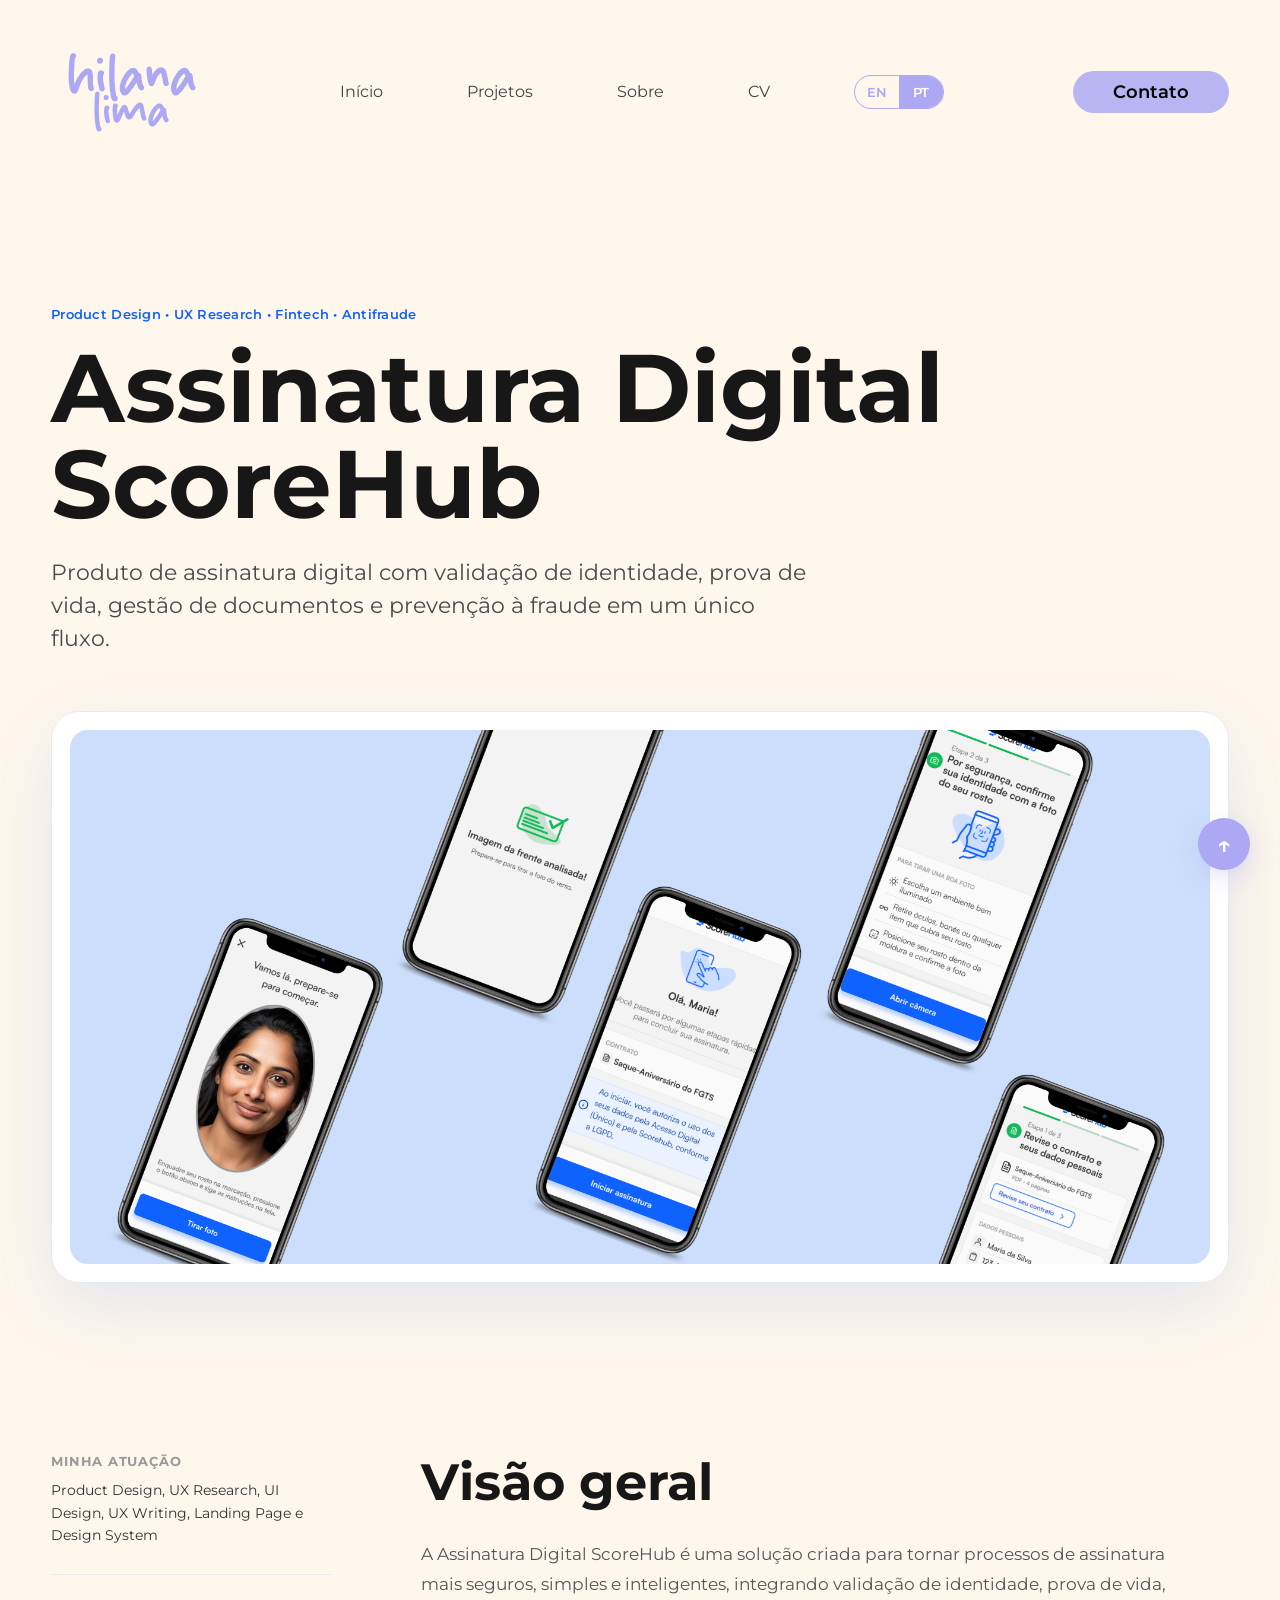
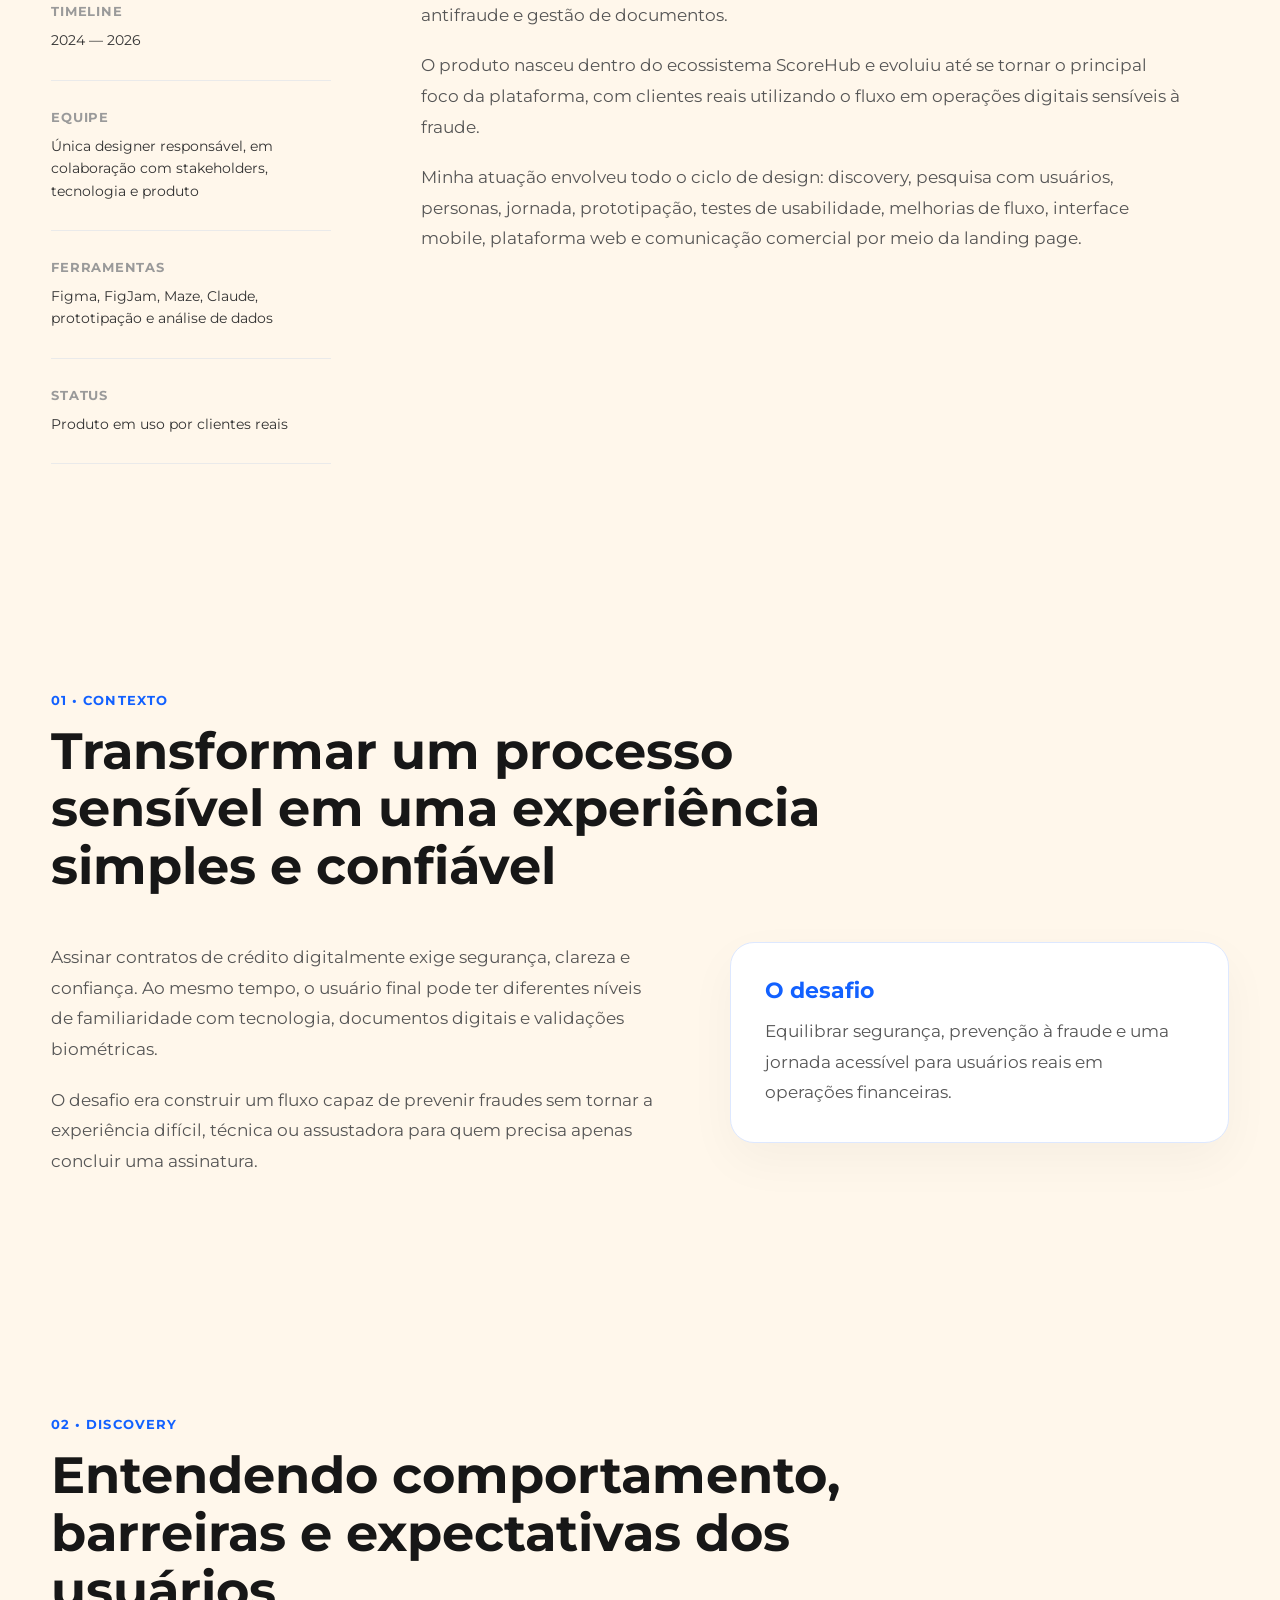
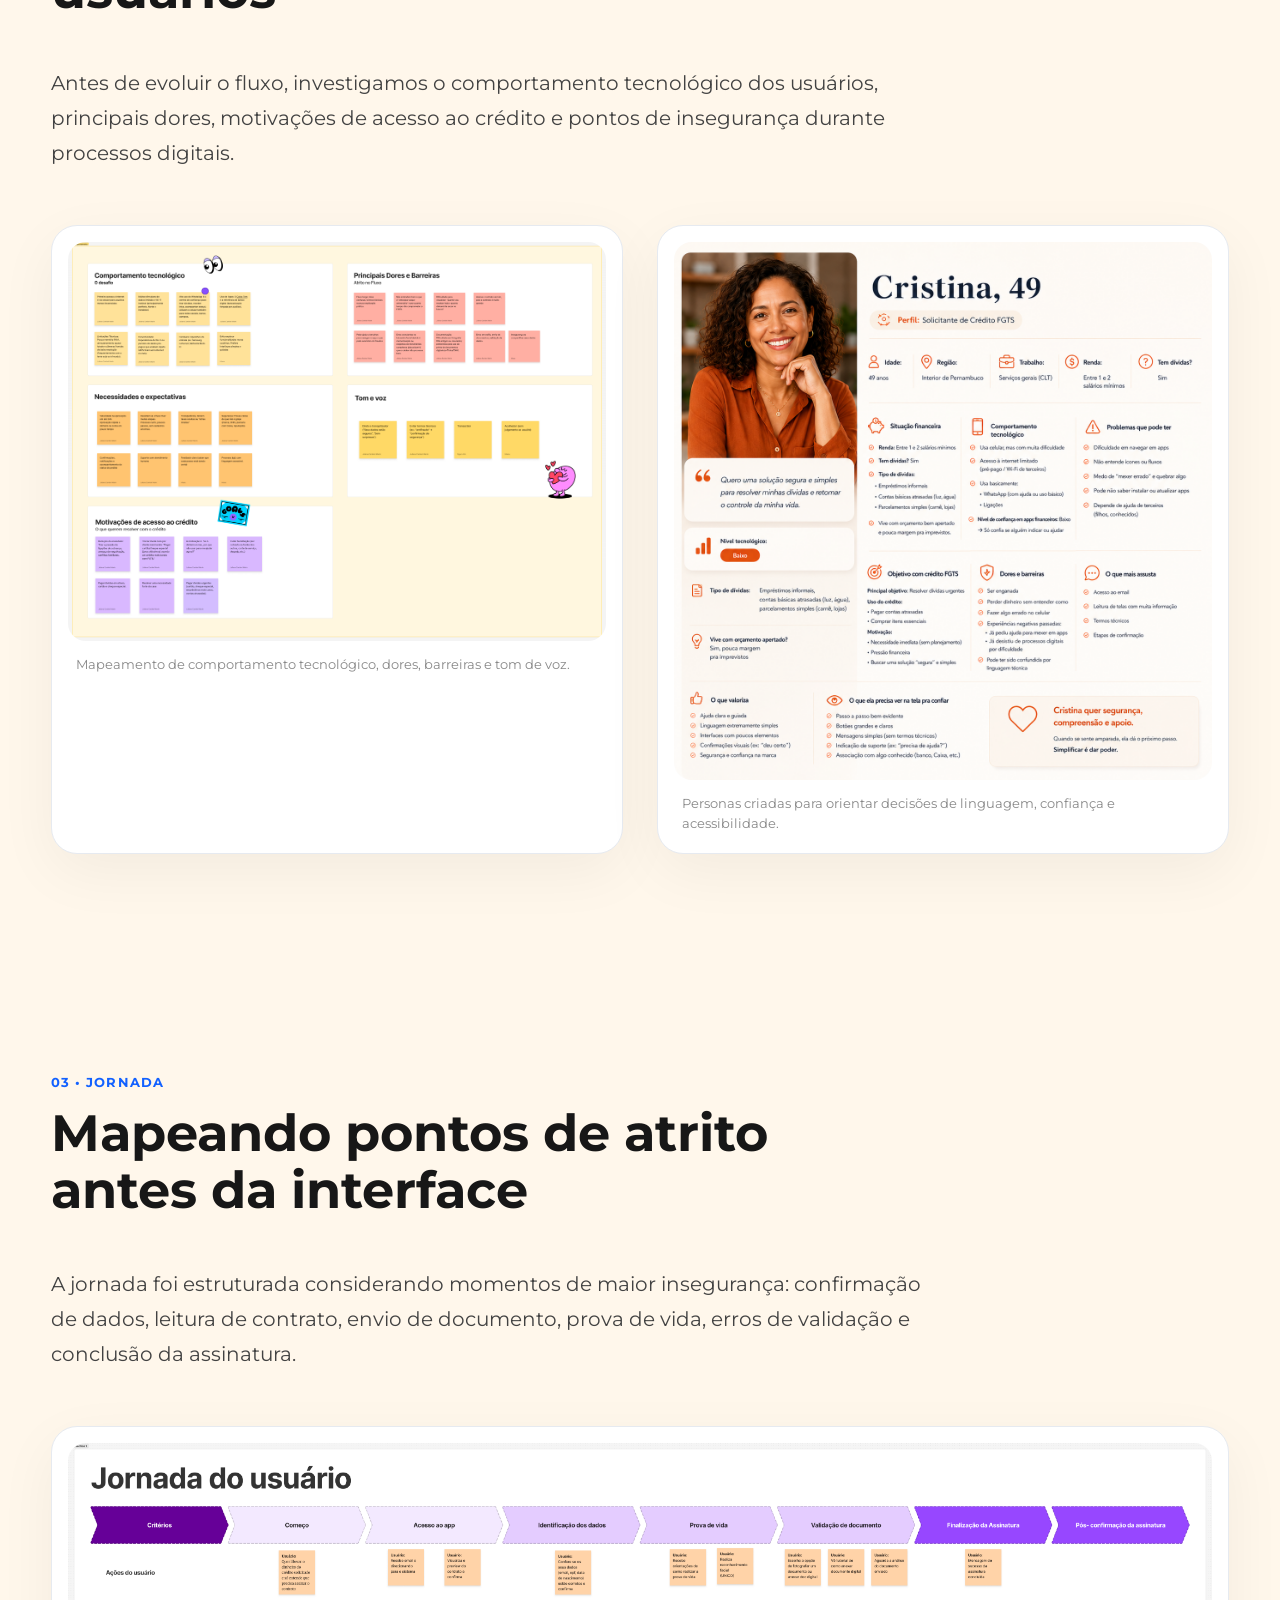
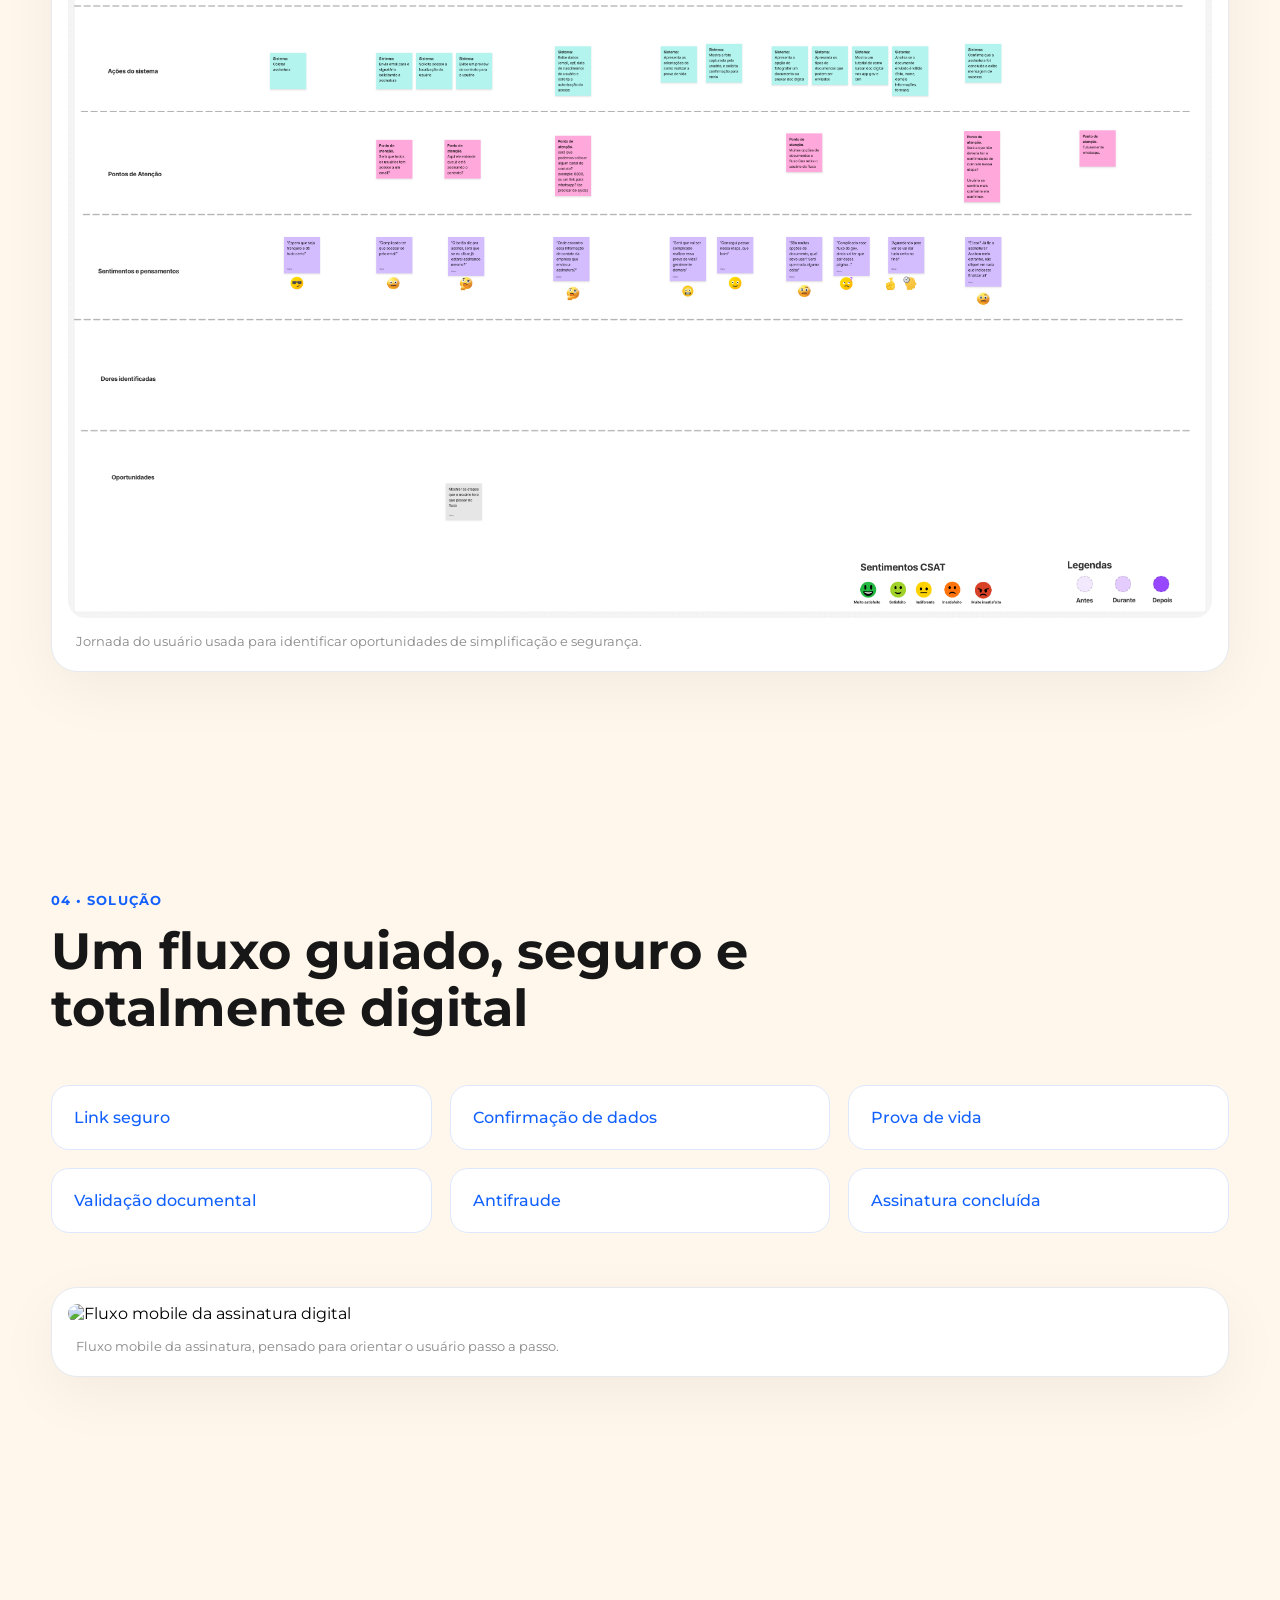
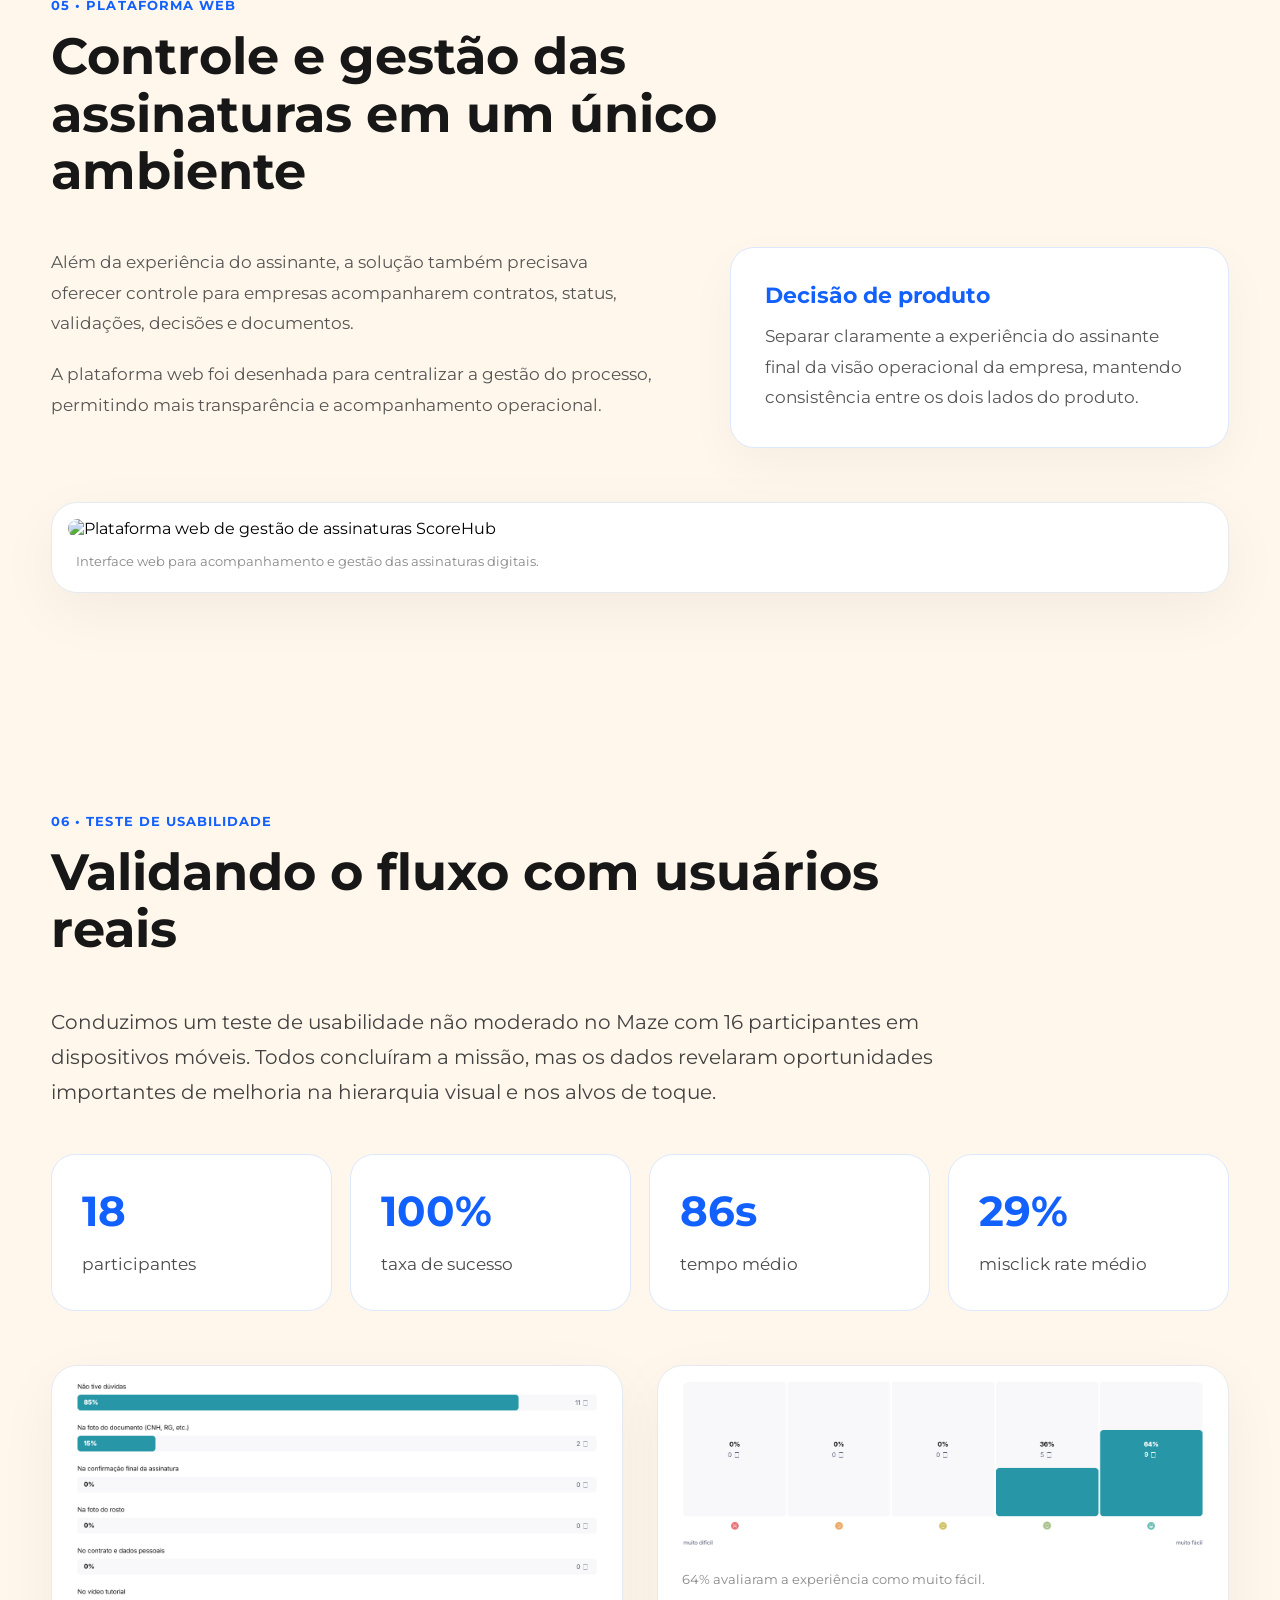
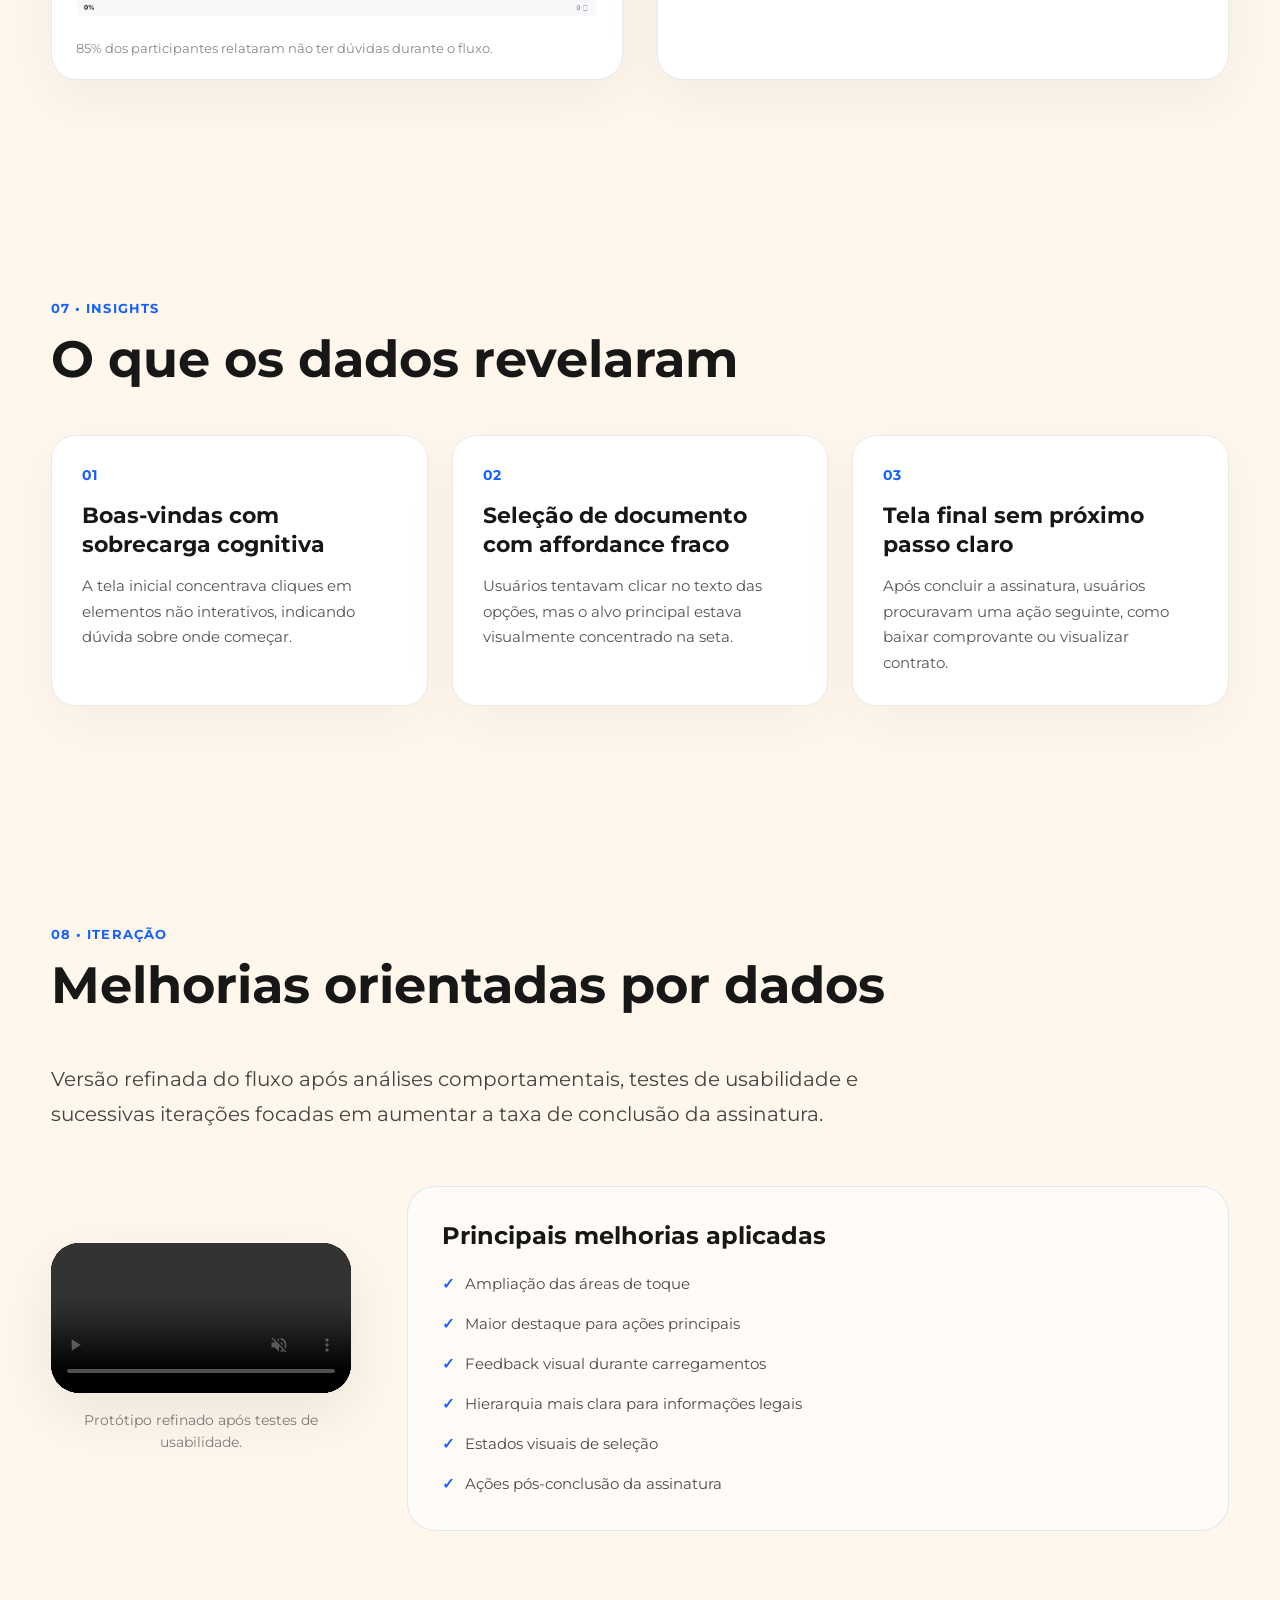
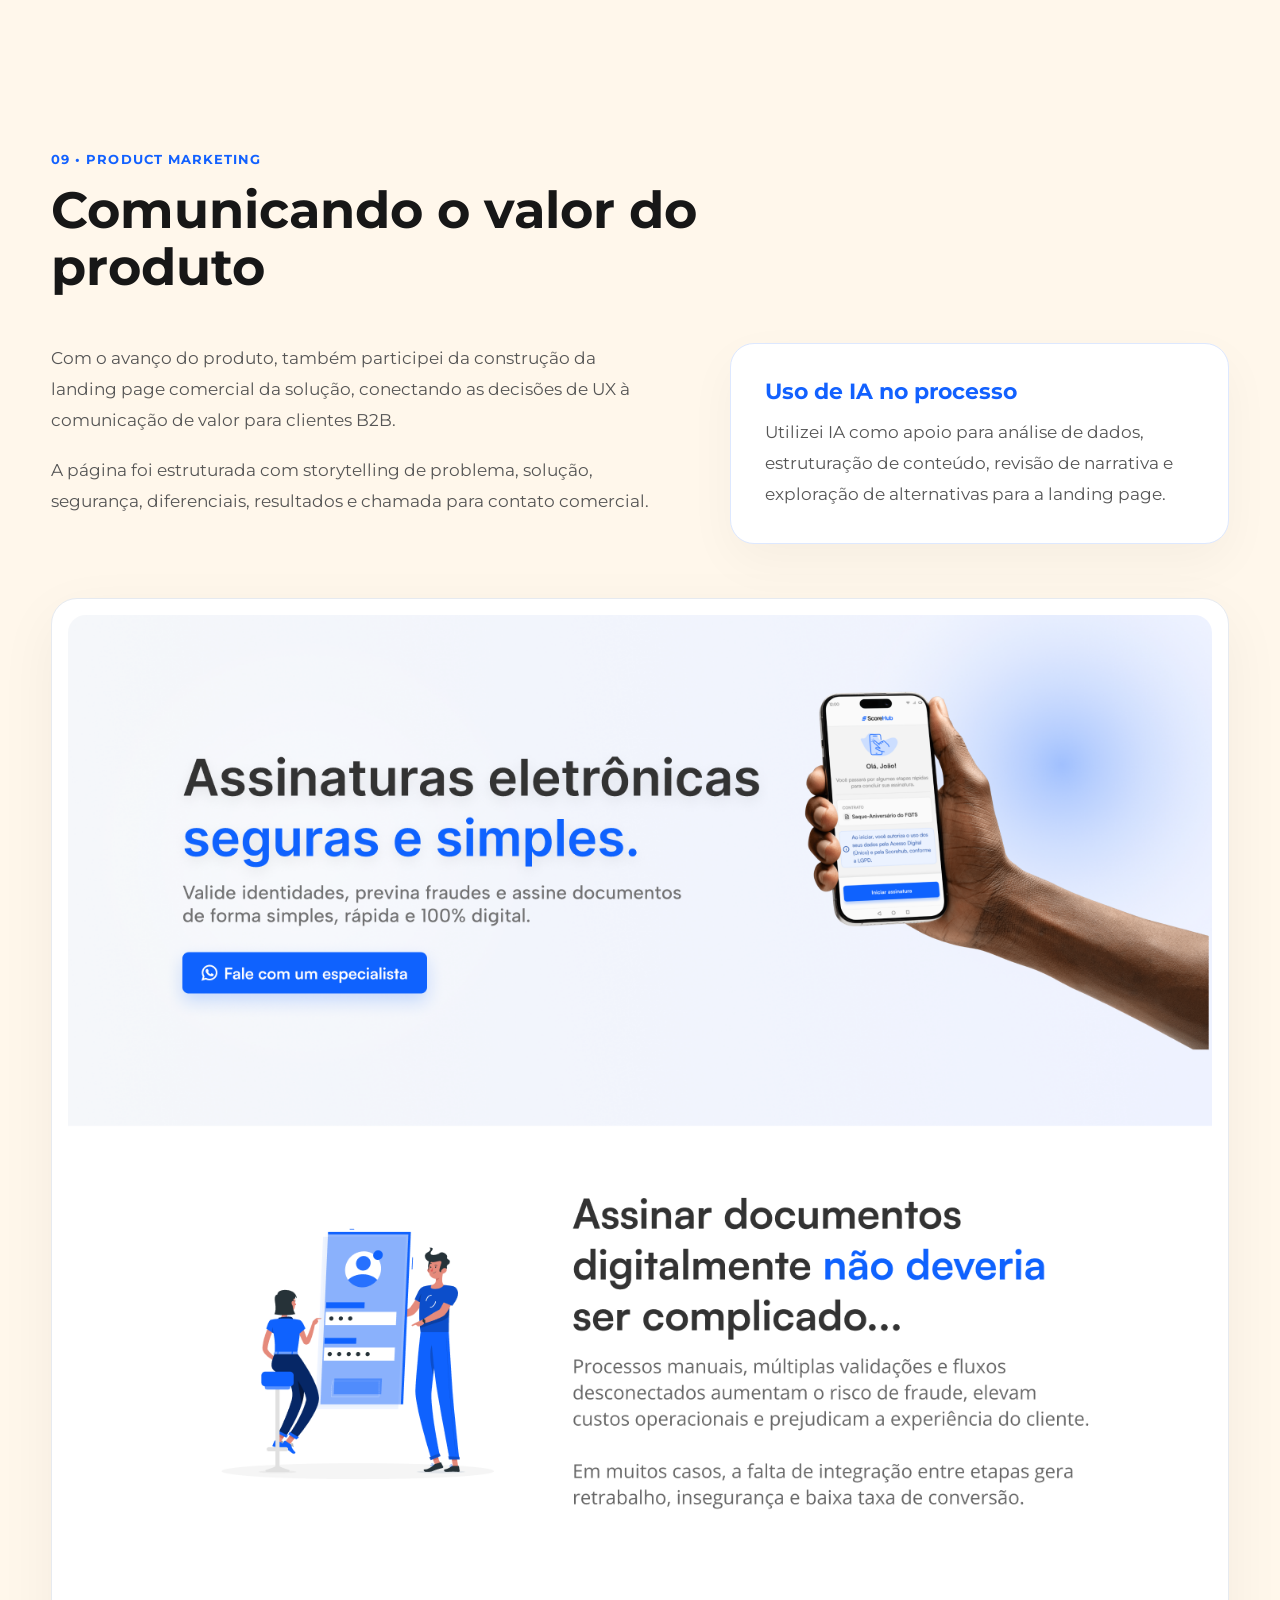
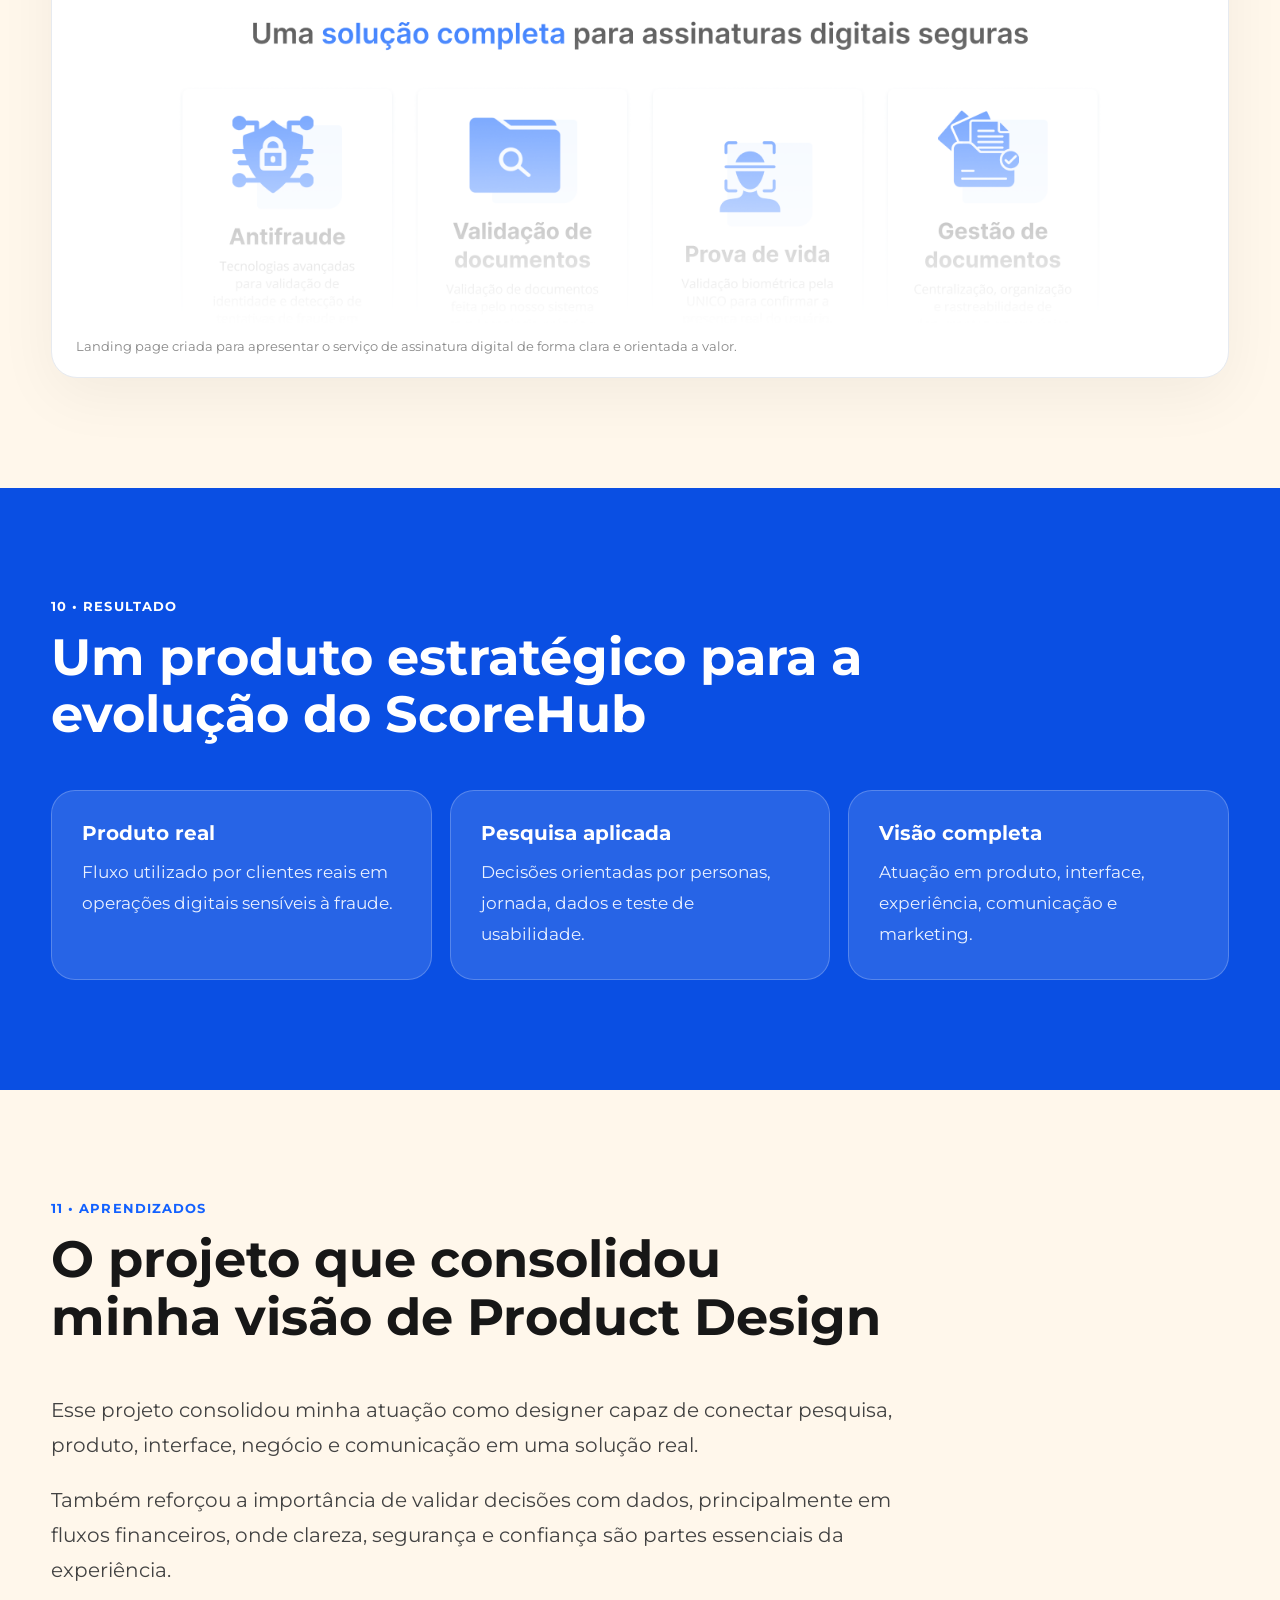
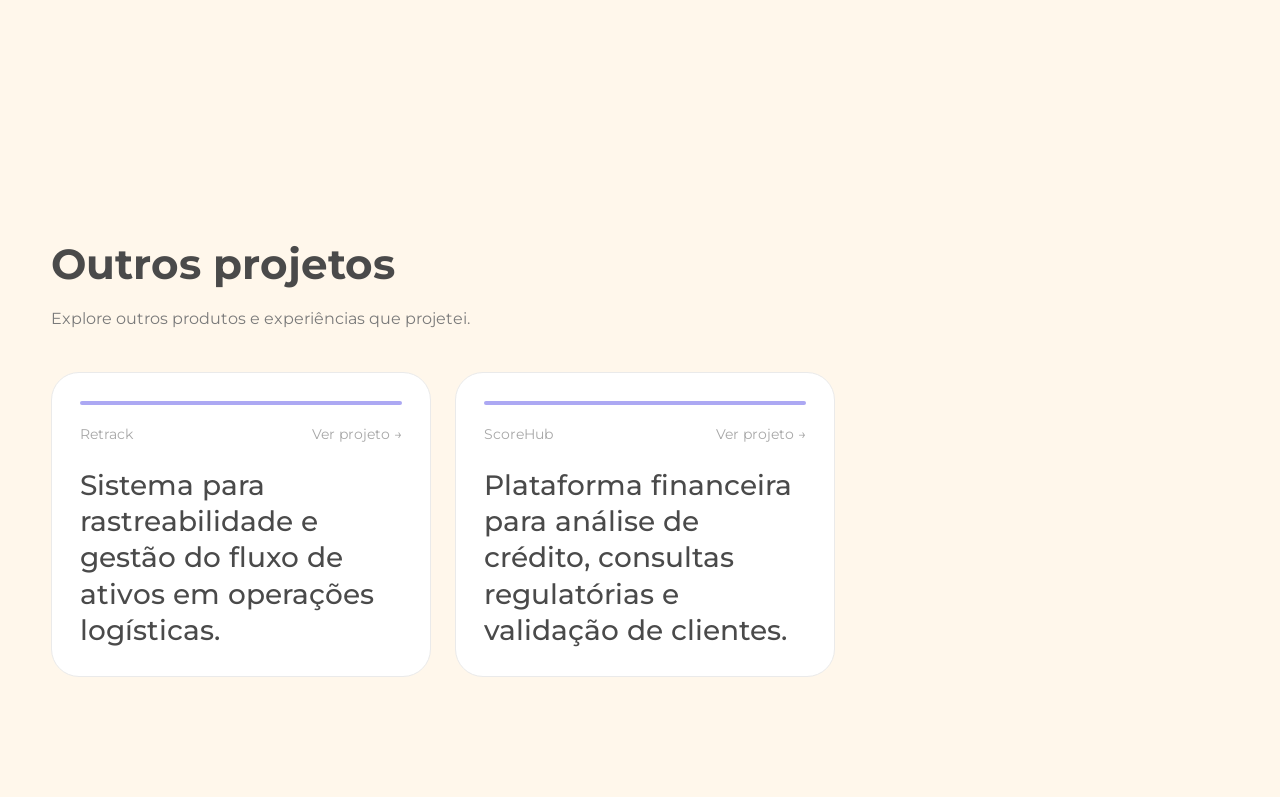
==== commit ffffc54a: "update cv and images" ====
--- a/assinatura.html
+++ b/assinatura.html
@@ -11,7 +11,7 @@
   <link href="https://fonts.googleapis.com/css2?family=Montserrat:wght@300;400;500;600;700&display=swap" rel="stylesheet">
 
   <link rel="stylesheet" href="style.css">
-  <link rel="icon" type="image/png" href="favicon.png">
+  <link rel="icon" type="image/png" href="Image/favicon.png">
   <title>Assinatura Digital ScoreHub | Case</title>
 </head>
 
@@ -30,7 +30,7 @@
 <li><a href="index.html">Início</a></li>
 <li><a href="index.html#projetos">Projetos</a></li>
 <li><a href="sobre.html">Sobre</a></li>
-          <li><a href="https://drive.google.com/file/d/184LMosZk4DZZ4bWqqgL7_3EDQ2qhJmb8/view?usp=sharing" target="_blank">CV</a></li>
+          <li><a href="https://drive.google.com/file/d/1BobPVqc6r4iA_IaGcTiUYF-Xiup8Fmxu/view?usp=drive_link" target="_blank">CV</a></li>
           <li>
           <div class="language-toggle">
             <a href="en assinatura.html">EN</a>
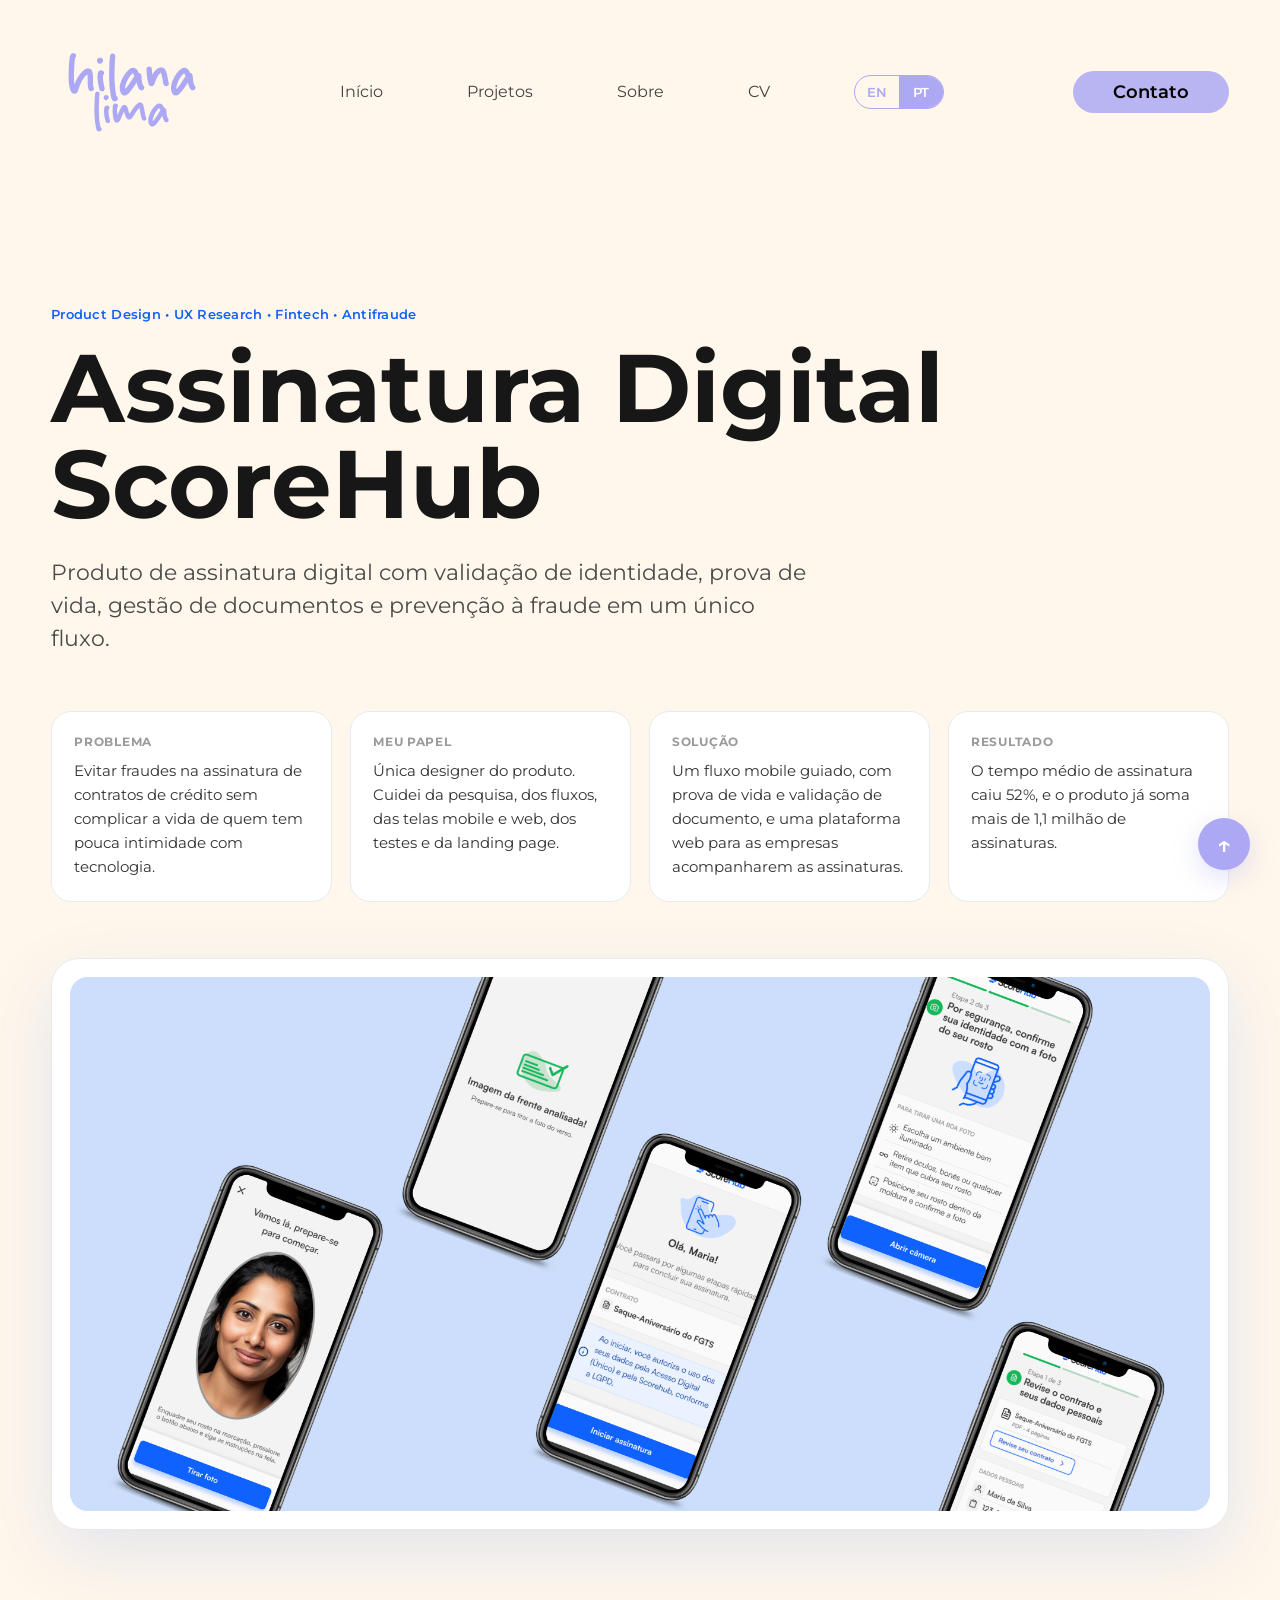
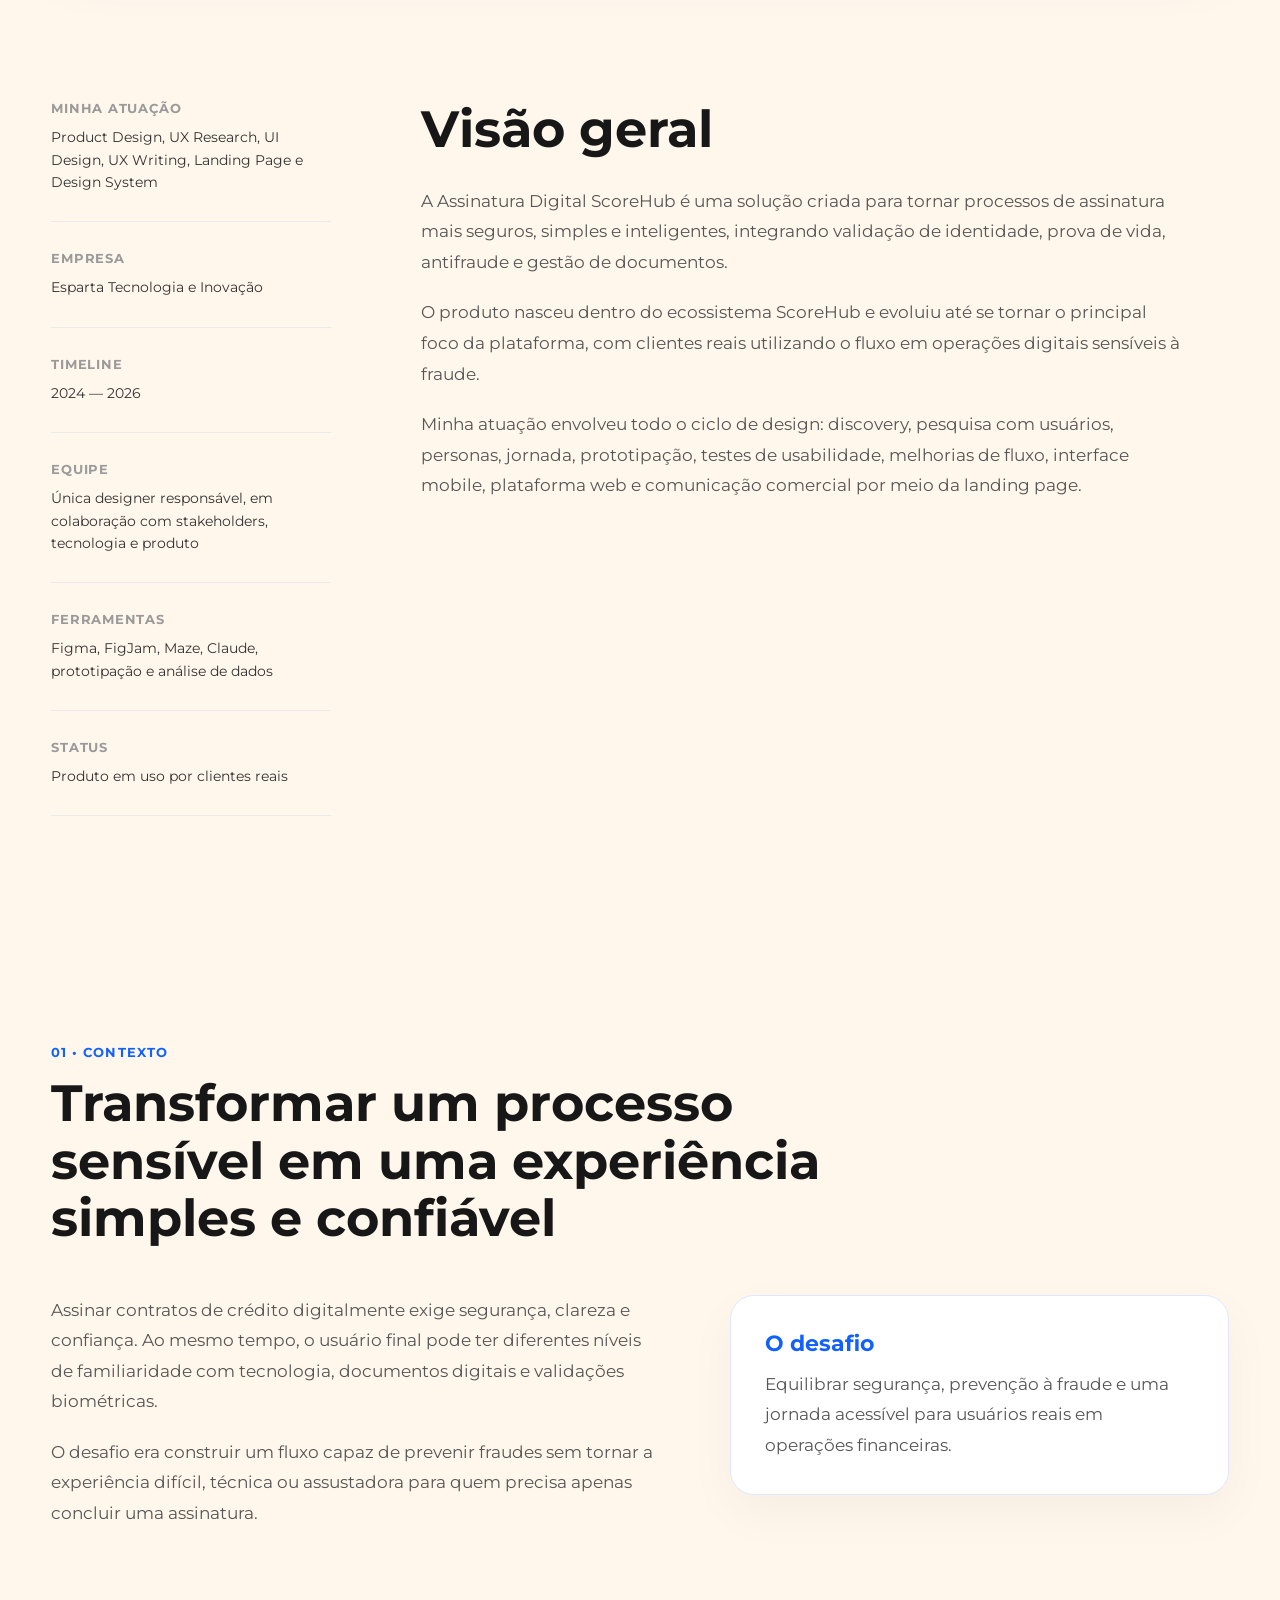
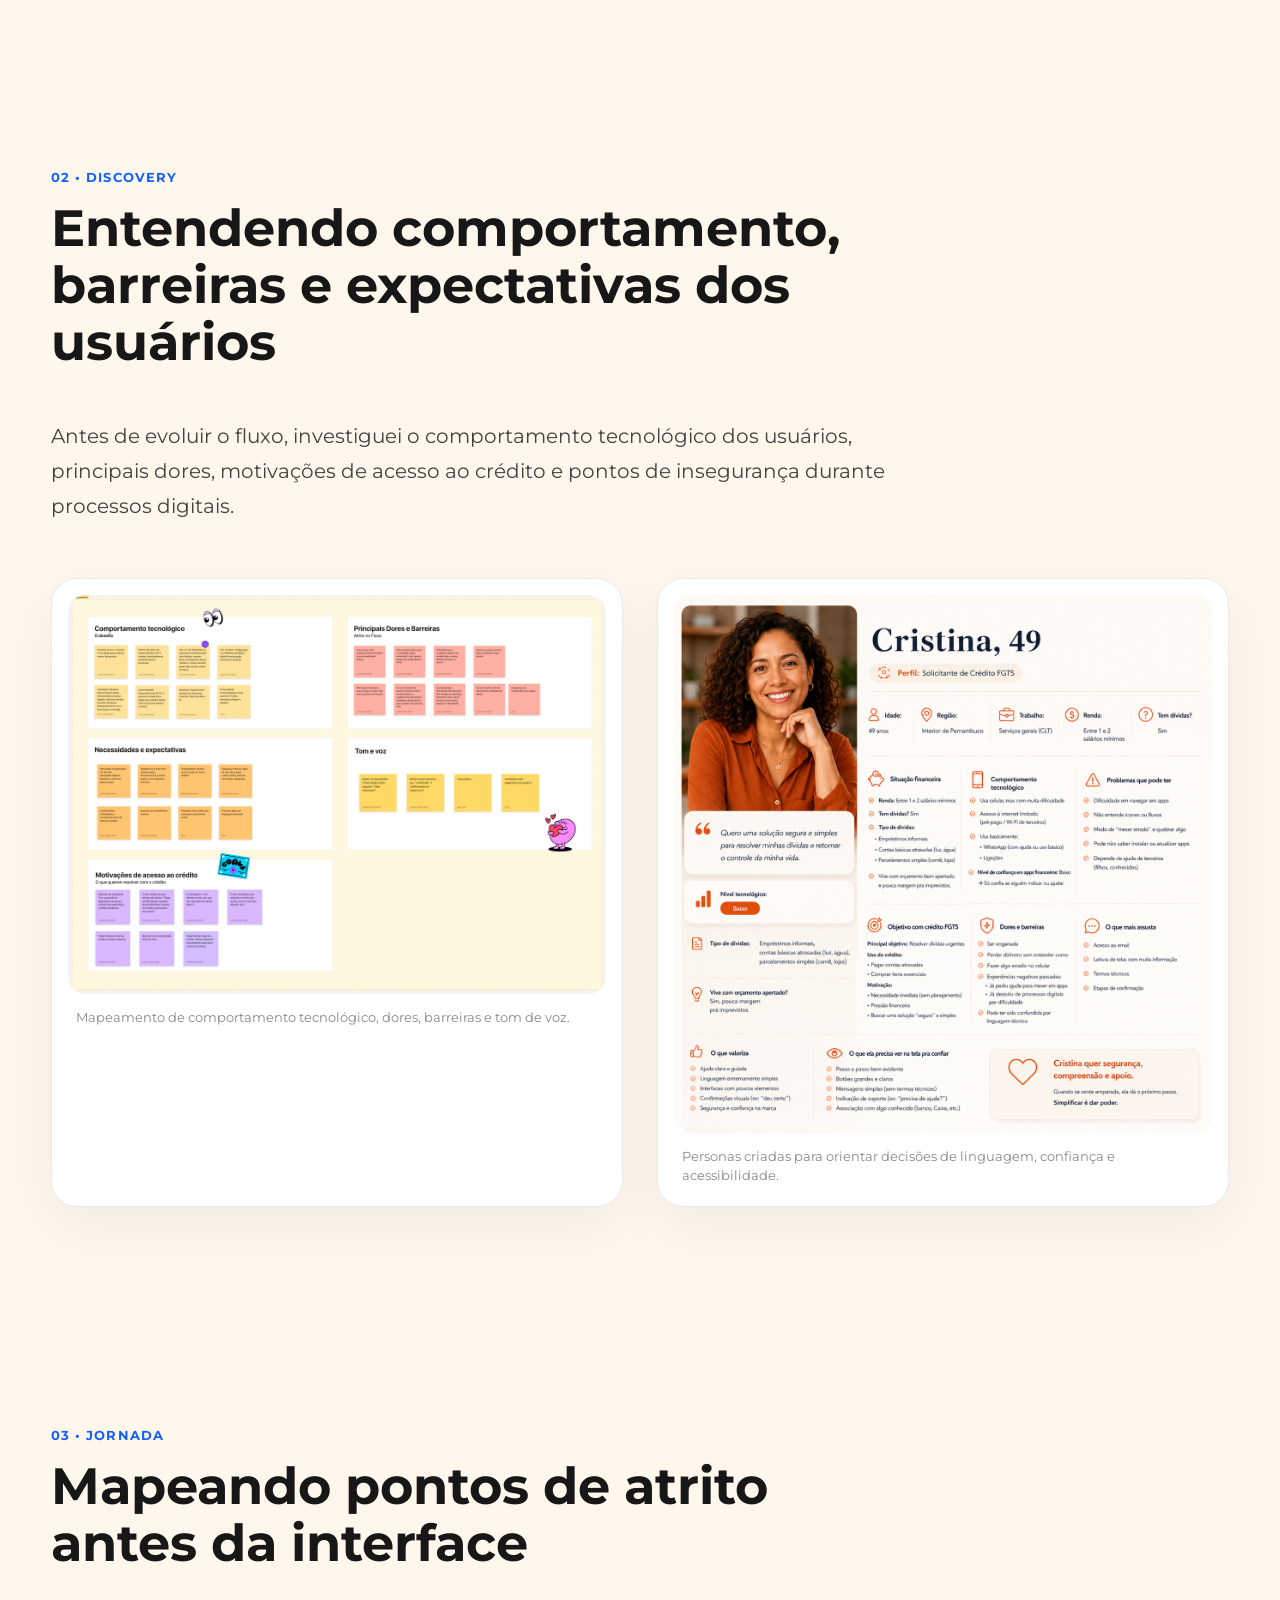
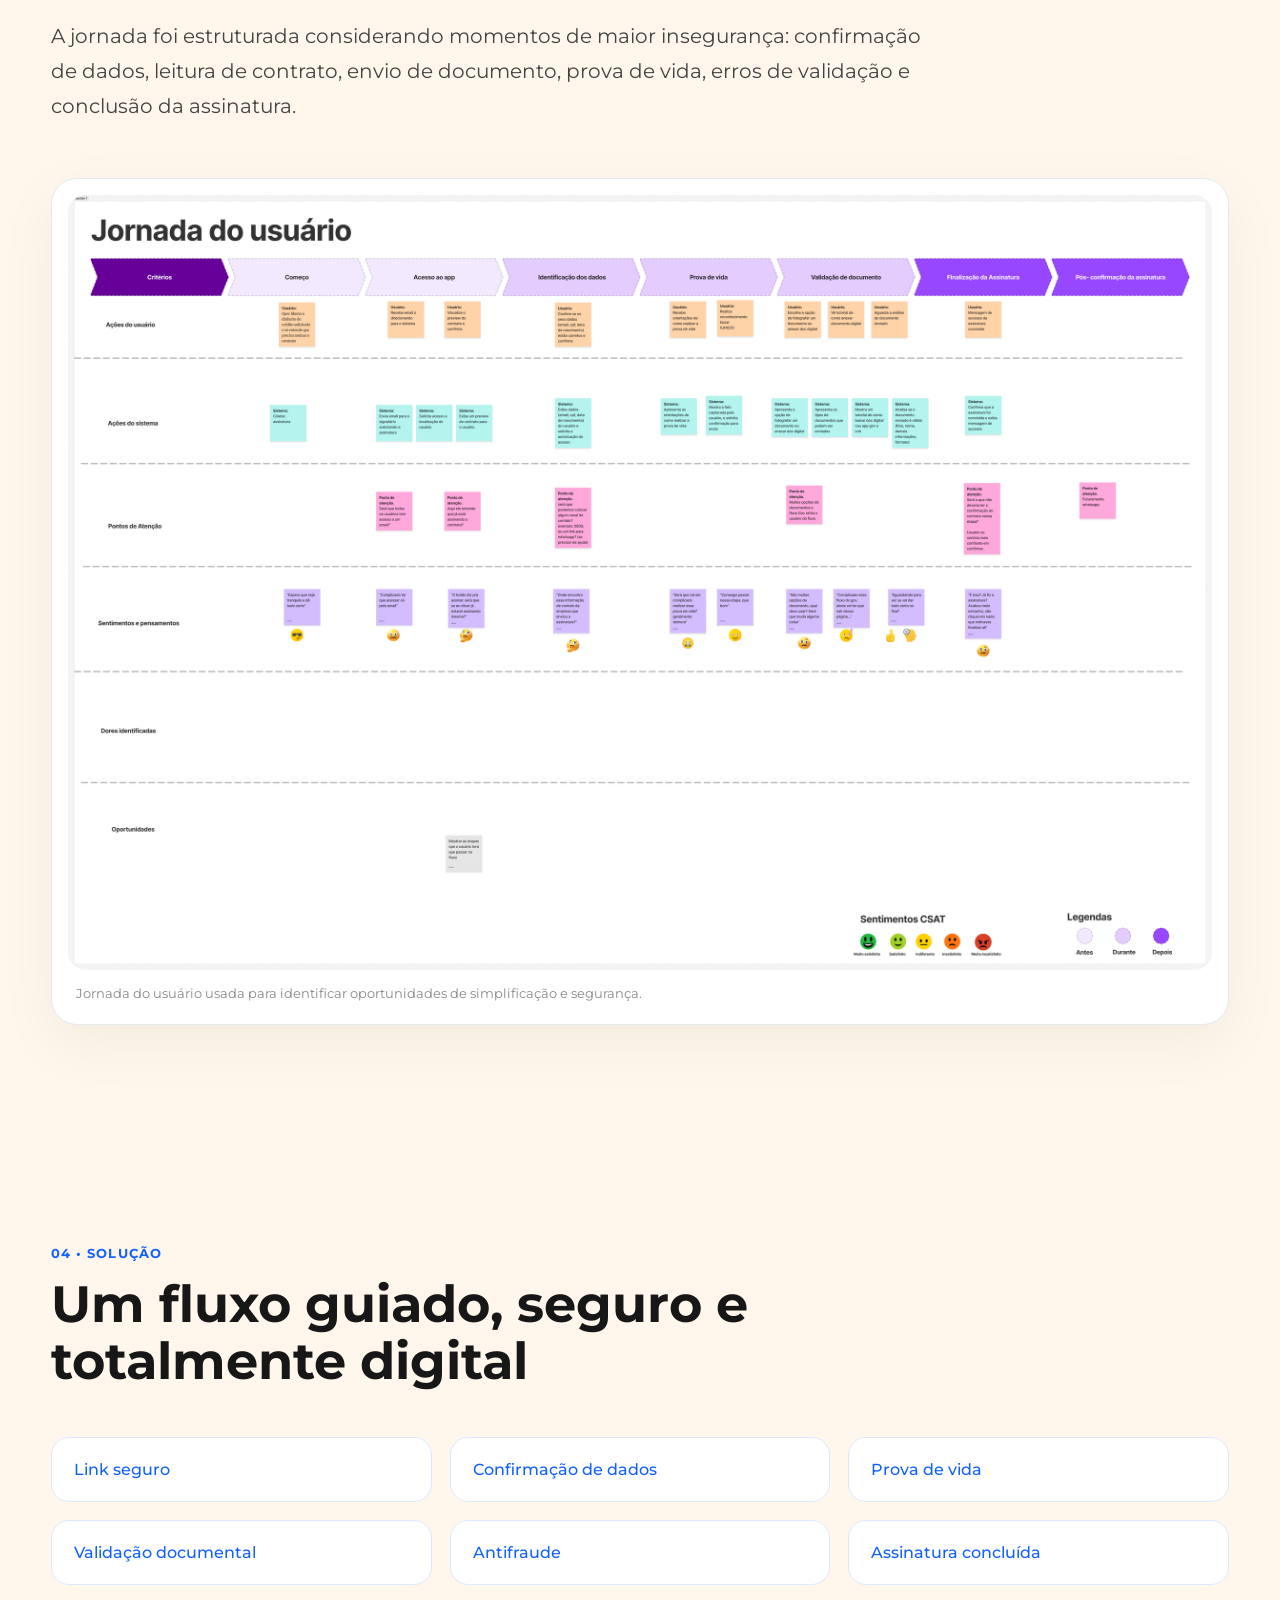
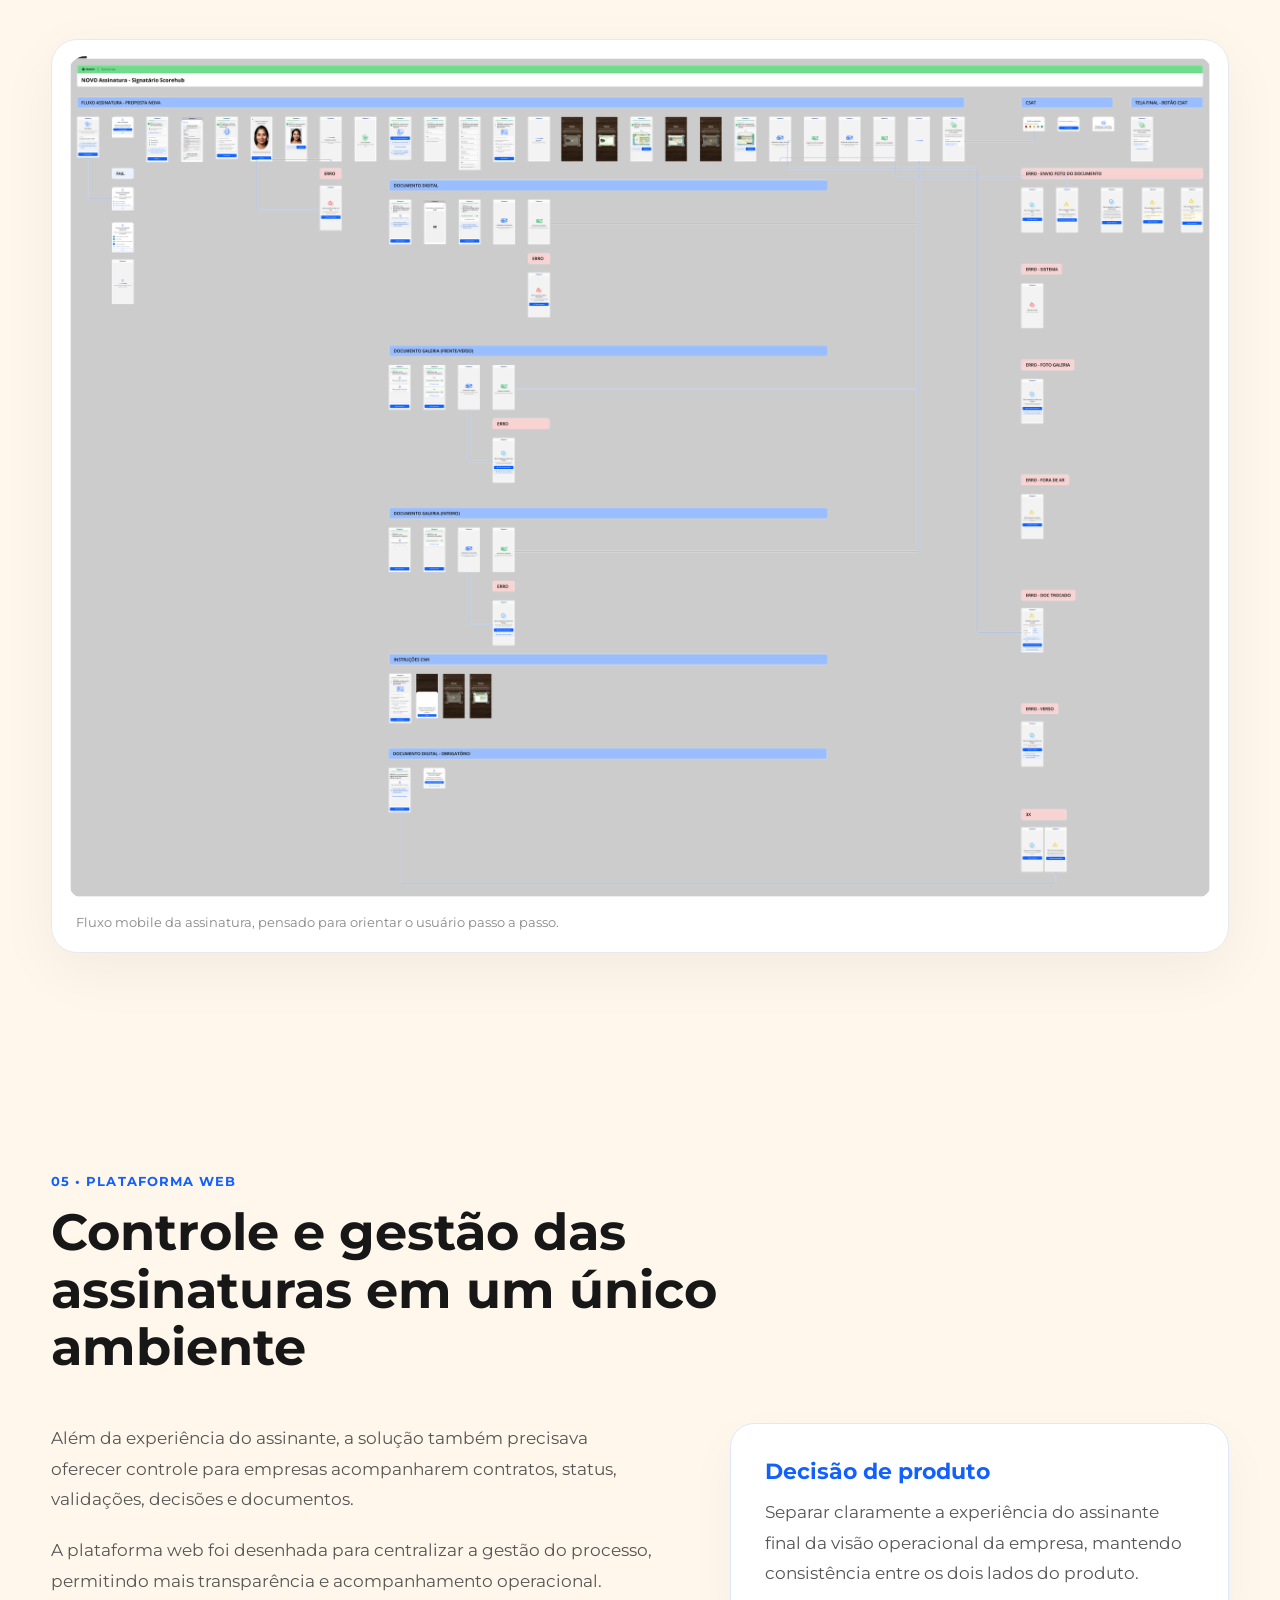
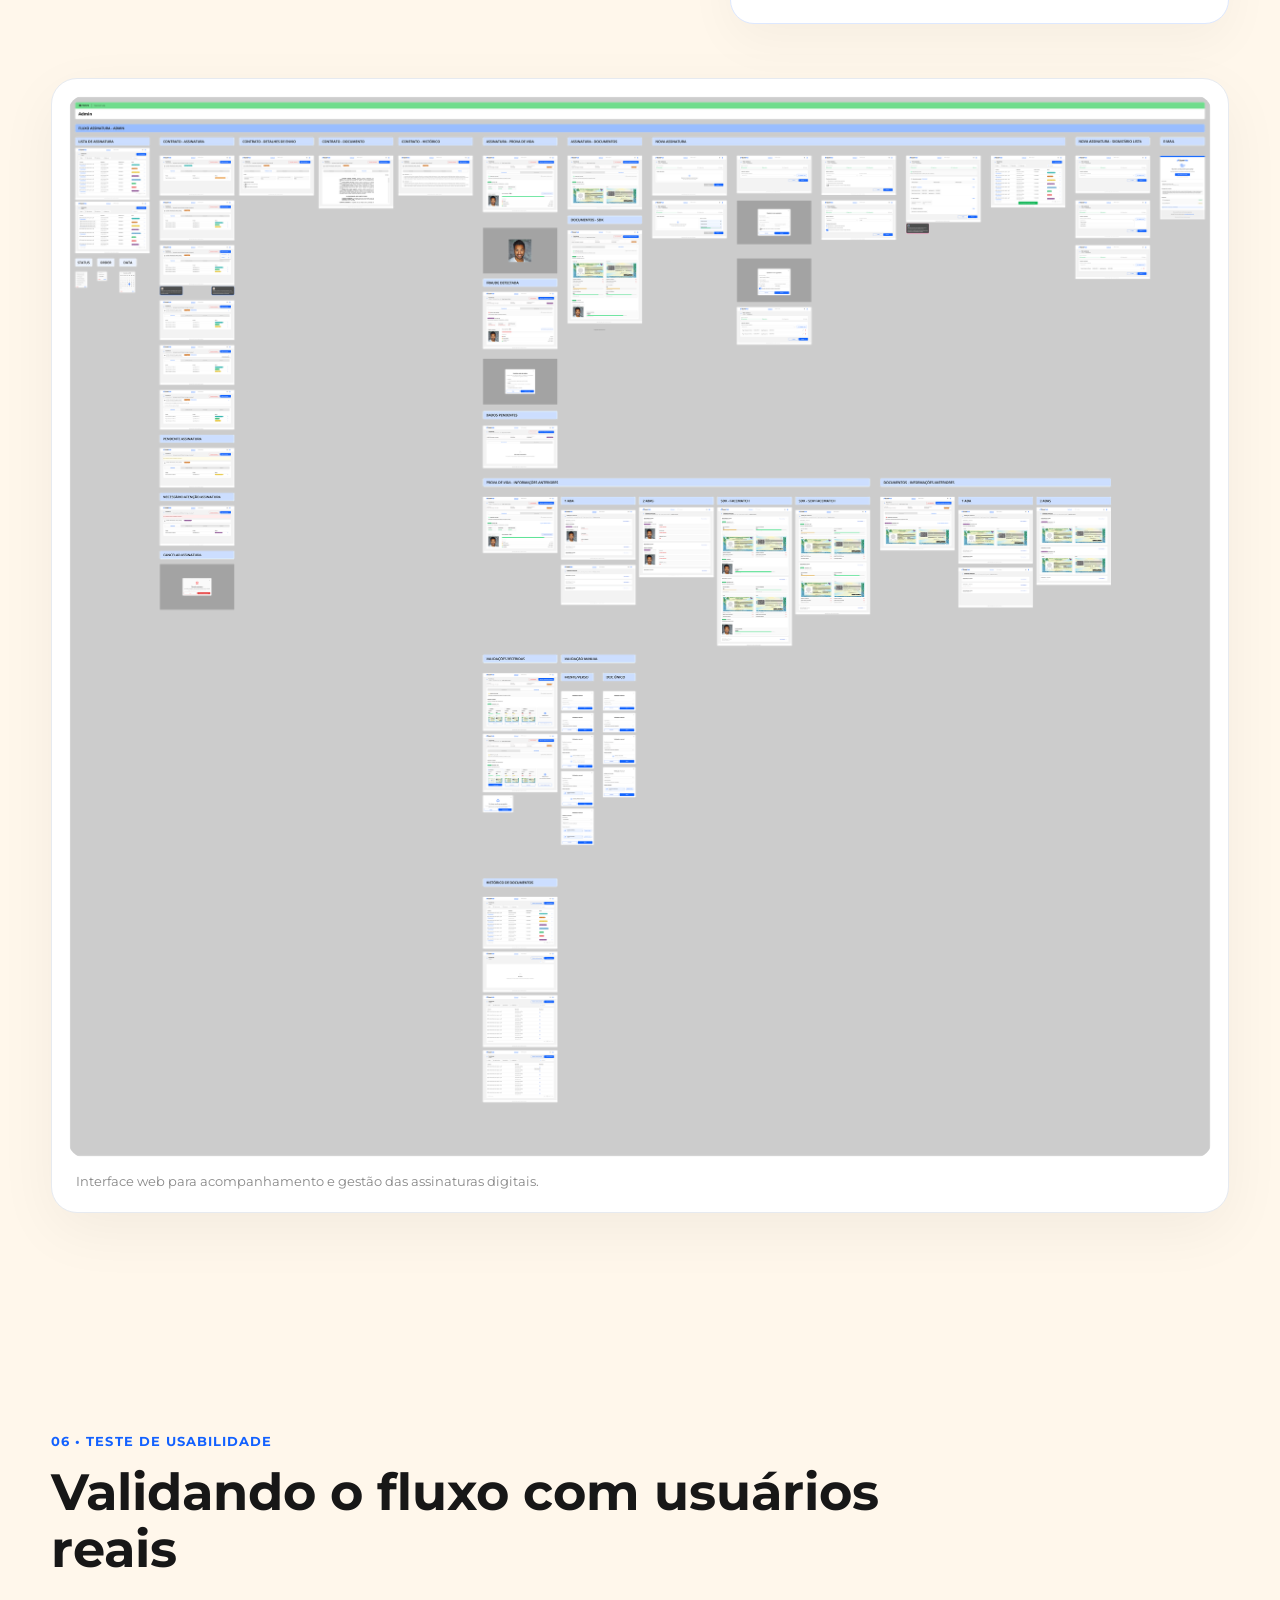
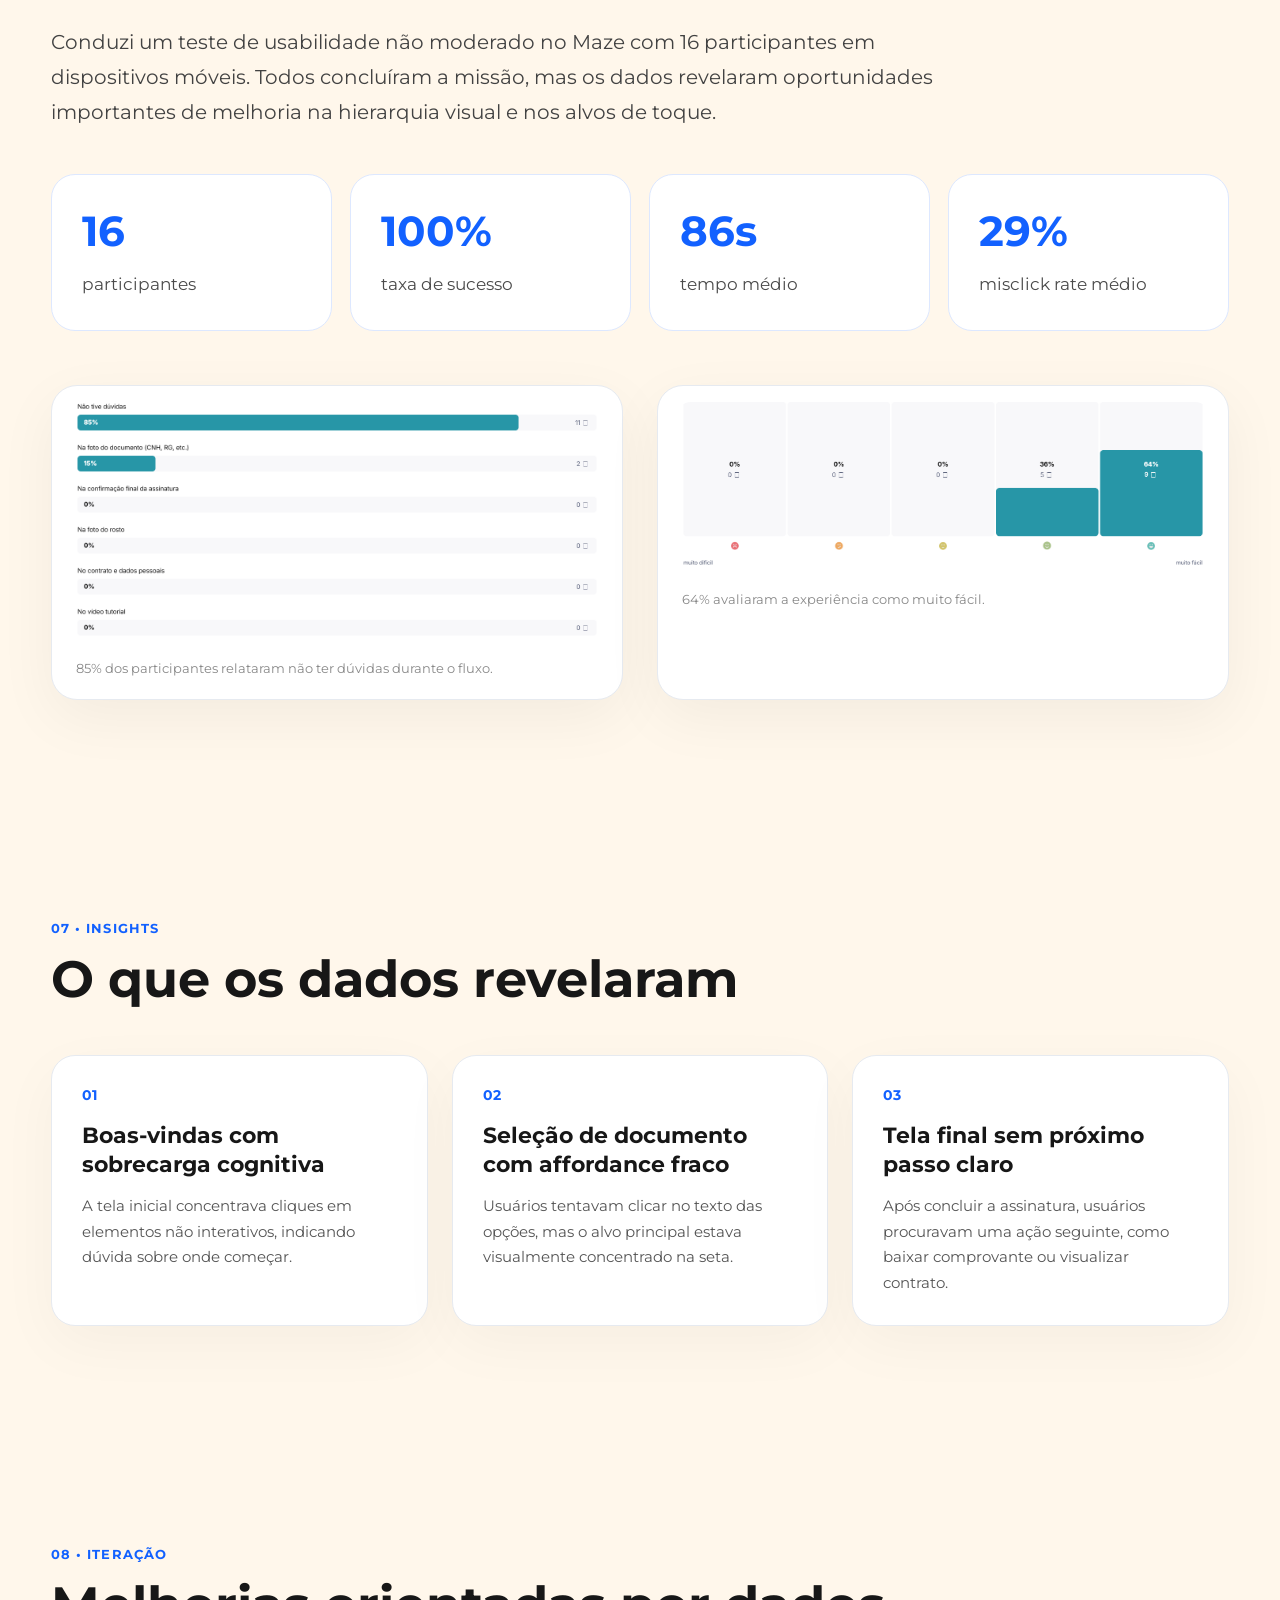
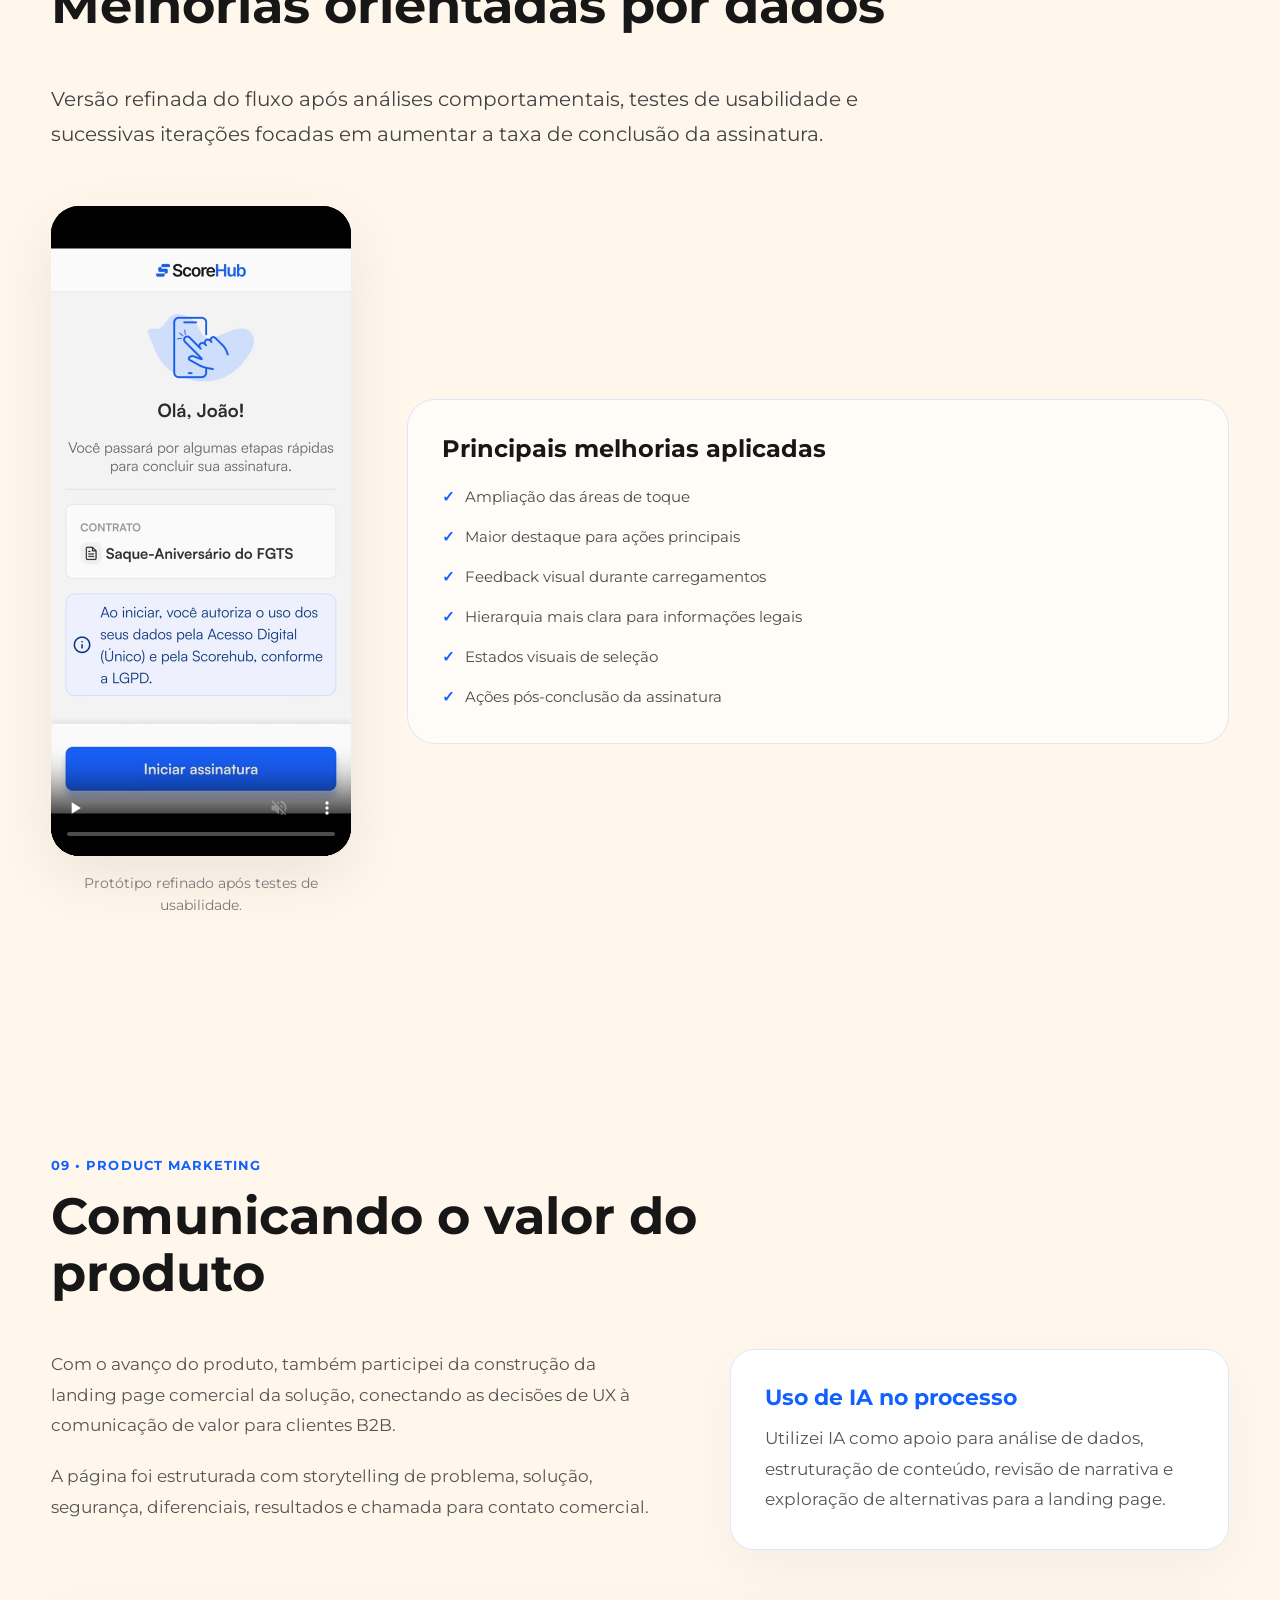
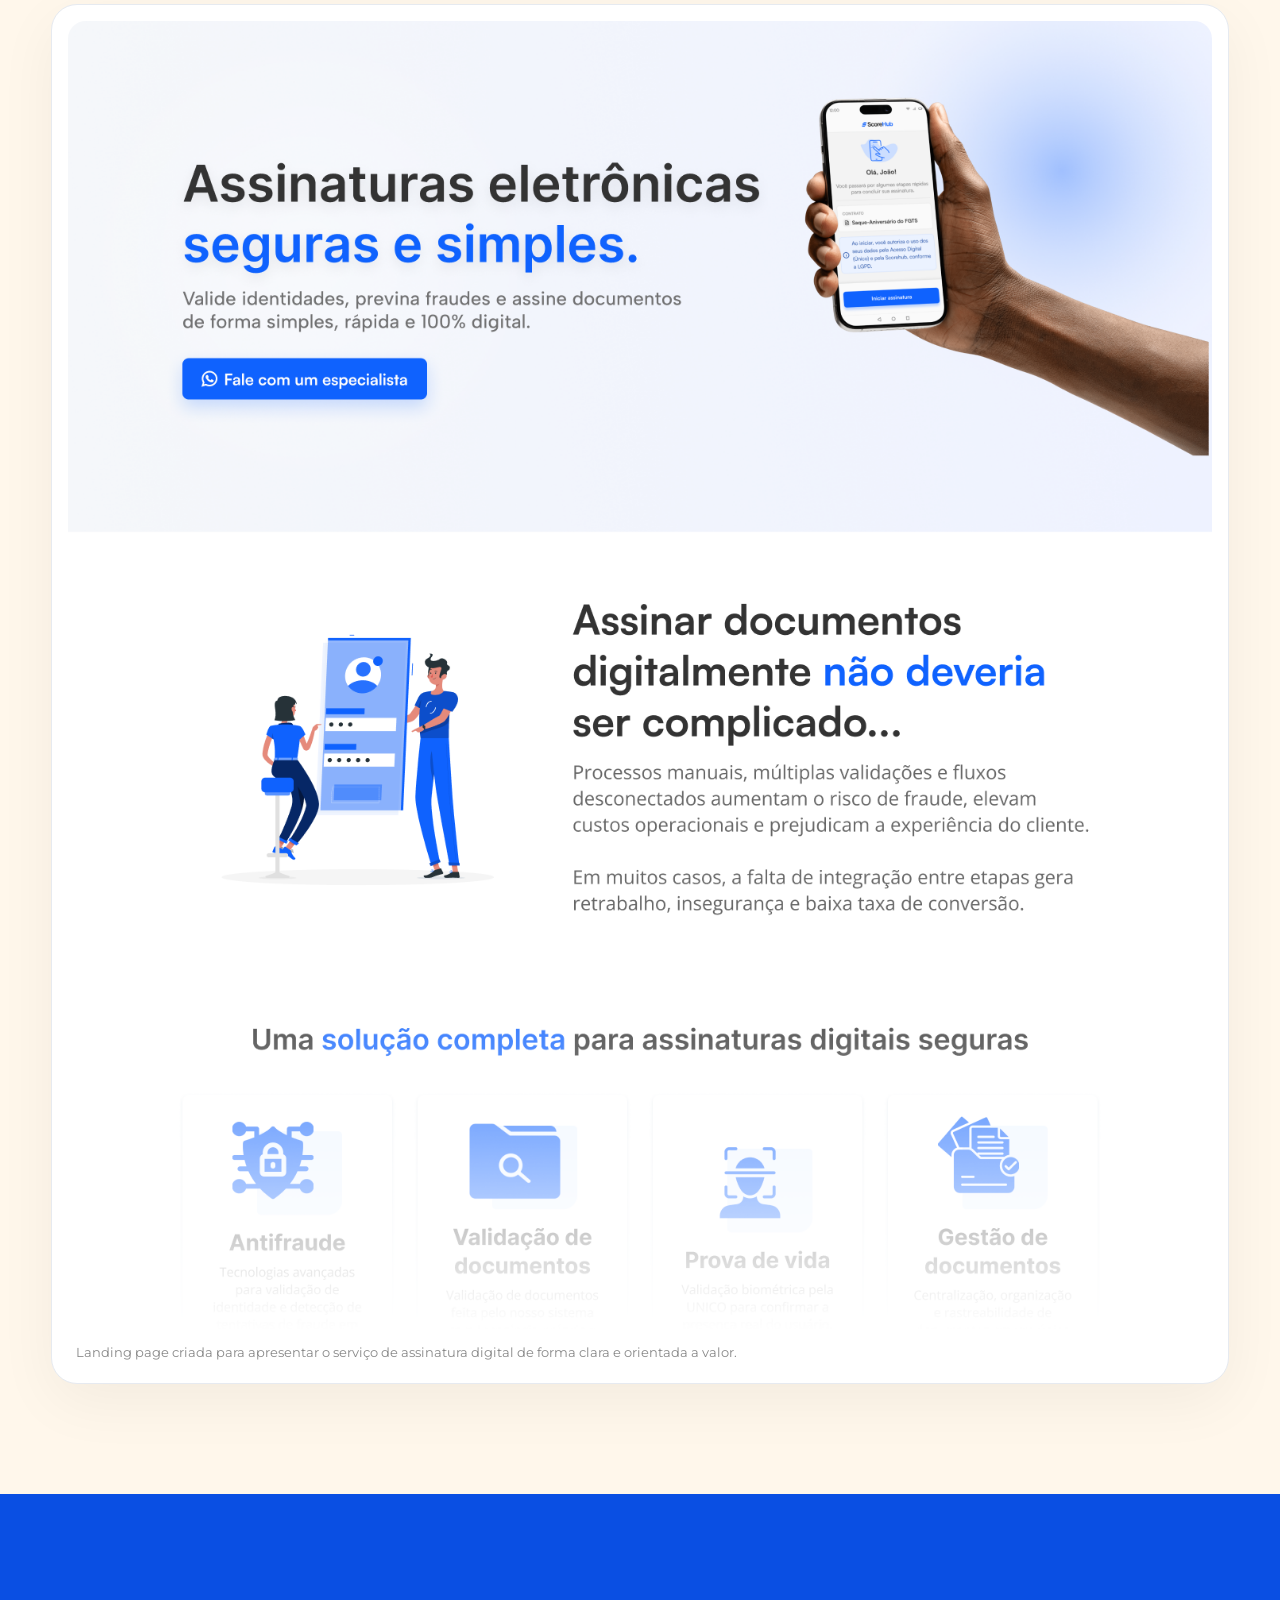
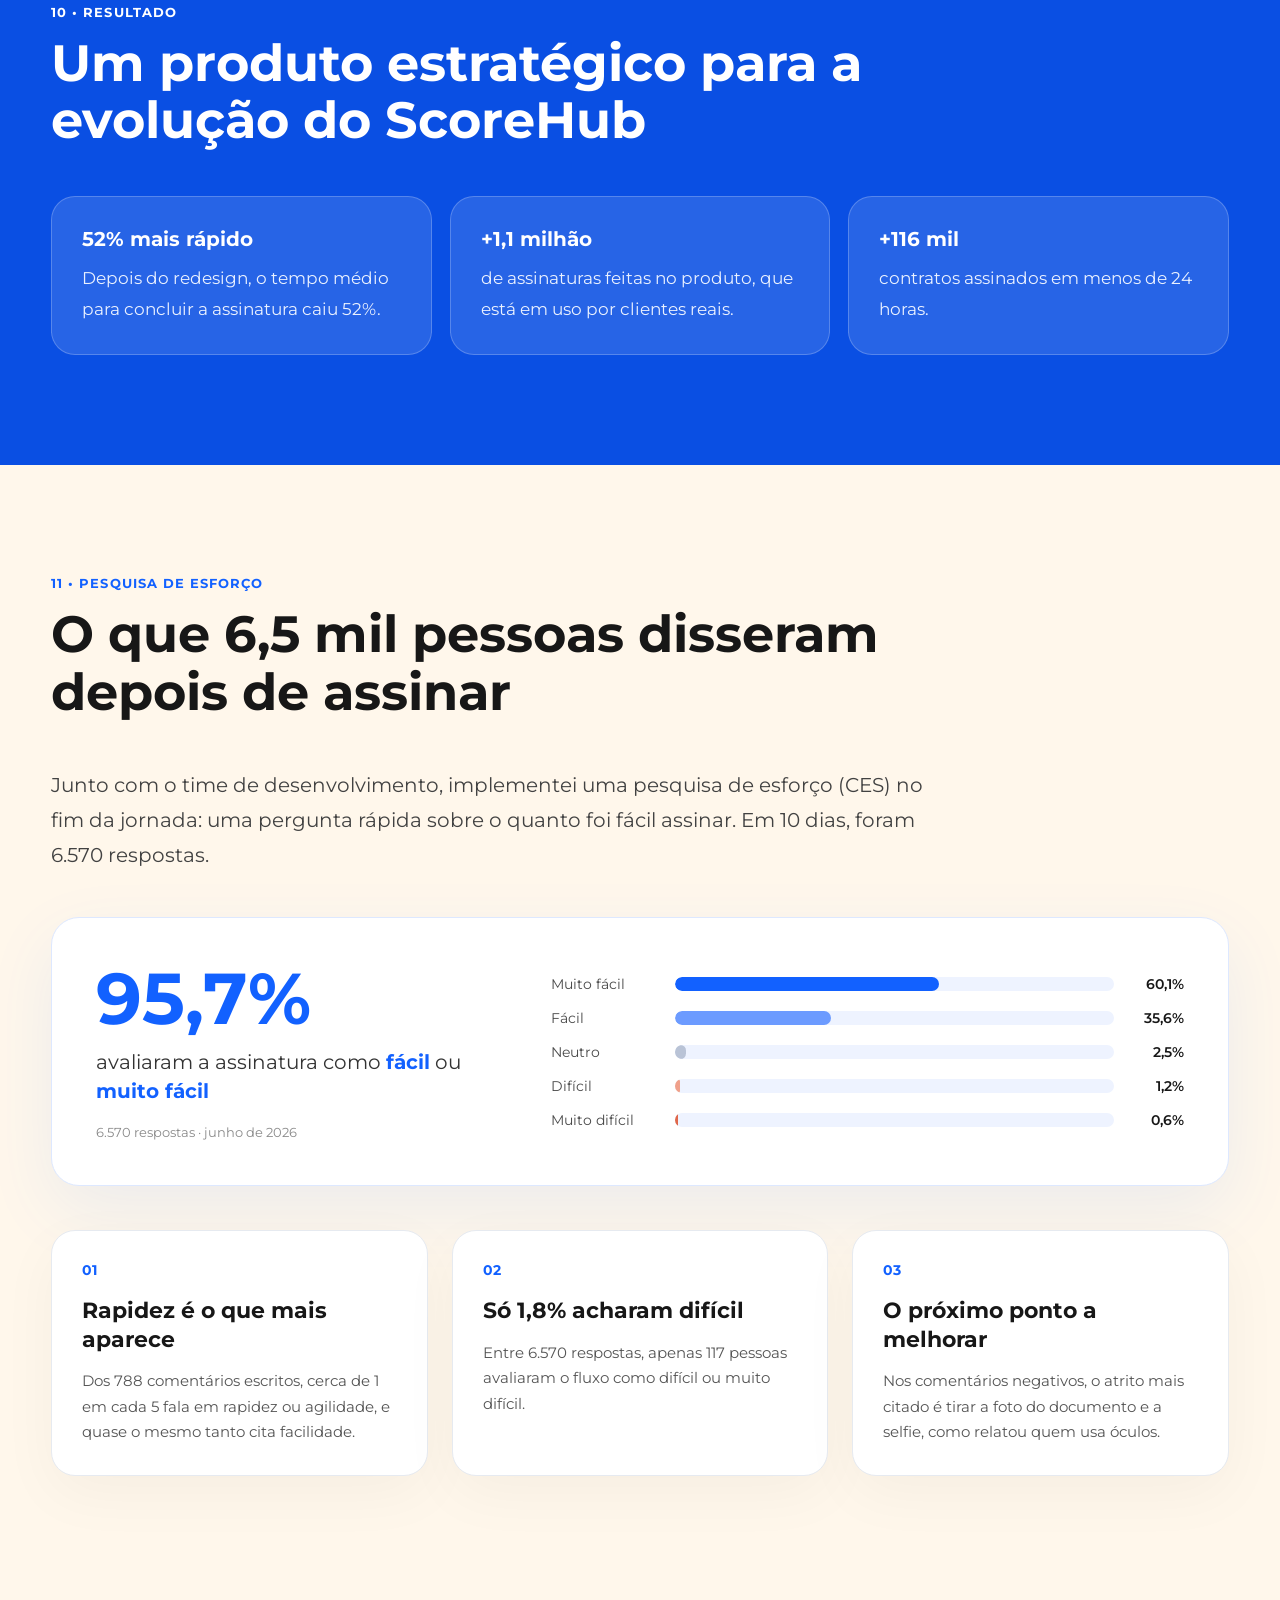
==== commit da190930: "actual cv, about me, cases" ====
--- a/assinatura.html
+++ b/assinatura.html
@@ -1,541 +1,642 @@
-
-<!DOCTYPE html>
-<html lang="pt-br">
-<head>
-  <meta charset="UTF-8">
-  <meta name="viewport" content="width=device-width, initial-scale=1.0">
-
-  <!-- FONT -->
-  <link rel="preconnect" href="https://fonts.googleapis.com">
-  <link rel="preconnect" href="https://fonts.gstatic.com" crossorigin>
-  <link href="https://fonts.googleapis.com/css2?family=Montserrat:wght@300;400;500;600;700&display=swap" rel="stylesheet">
-
-  <link rel="stylesheet" href="style.css">
-  <link rel="icon" type="image/png" href="Image/favicon.png">
-  <title>Assinatura Digital ScoreHub | Case</title>
-</head>
-
-<body>
-
-  <header>
-   <div class="interface">
-    <div class="logo">
-   <a href="index.html">
-    <img src="Image/hilana lima.png" alt="Logo Lana">
-   </a>
-    </div><!--logo-->
-
-      <nav class="menu-desktop">
-      <ul>
-<li><a href="index.html">Início</a></li>
-<li><a href="index.html#projetos">Projetos</a></li>
-<li><a href="sobre.html">Sobre</a></li>
-          <li><a href="https://drive.google.com/file/d/1BobPVqc6r4iA_IaGcTiUYF-Xiup8Fmxu/view?usp=drive_link" target="_blank">CV</a></li>
-          <li>
-          <div class="language-toggle">
-            <a href="en assinatura.html">EN</a>
-            <span class="active">PT</span>
-          </div>
-        </li>
-      </ul>
-      </nav>
-
-      <div class="btn-contato">
-        <a href="#">
-            <button>Contato</button>
-        </a>
-      </div>
-   </div><!--interface-->
-  </header>
-
-<main>
-
-<!-- HERO -->
-<section class="case-hero assinatura-hero">
-  <div class="interface">
-    <span class="case-tag assinatura-tag">Product Design • UX Research • Fintech • Antifraude</span>
-
-    <h1>Assinatura Digital ScoreHub</h1>
-
-    <p>
-      Produto de assinatura digital com validação de identidade, prova de vida,
-      gestão de documentos e prevenção à fraude em um único fluxo.
-    </p>
-
-    <div class="hero-image-card assinatura-card">
-      <img src="Image/assinatura-hero.png" alt="Landing page e telas do produto de assinatura digital ScoreHub">
-    </div>
-  </div>
-</section>
-
-<!-- OVERVIEW -->
-<section class="case-overview">
-  <div class="interface">
-
-    <div class="case-grid">
-
-      <aside class="case-sidebar">
-
-        <div class="case-info">
-          <h4>Minha atuação</h4>
-          <p>Product Design, UX Research, UI Design, UX Writing, Landing Page e Design System</p>
-        </div>
-
-        <div class="case-info">
-          <h4>Timeline</h4>
-          <p>2024 — 2026</p>
-        </div>
-
-        <div class="case-info">
-          <h4>Equipe</h4>
-          <p>Única designer responsável, em colaboração com stakeholders, tecnologia e produto</p>
-        </div>
-
-        <div class="case-info">
-          <h4>Ferramentas</h4>
-          <p>Figma, FigJam, Maze, Claude, prototipação e análise de dados</p>
-        </div>
-
-        <div class="case-info">
-          <h4>Status</h4>
-          <p>Produto em uso por clientes reais</p>
-        </div>
-
-      </aside>
-
-      <div class="case-content">
-        <h2>Visão geral</h2>
-
-        <p>
-          A Assinatura Digital ScoreHub é uma solução criada para tornar processos
-          de assinatura mais seguros, simples e inteligentes, integrando validação
-          de identidade, prova de vida, antifraude e gestão de documentos.
-        </p>
-
-        <p>
-          O produto nasceu dentro do ecossistema ScoreHub e evoluiu até se tornar
-          o principal foco da plataforma, com clientes reais utilizando o fluxo em
-          operações digitais sensíveis à fraude.
-        </p>
-
-        <p>
-          Minha atuação envolveu todo o ciclo de design: discovery, pesquisa com
-          usuários, personas, jornada, prototipação, testes de usabilidade,
-          melhorias de fluxo, interface mobile, plataforma web e comunicação
-          comercial por meio da landing page.
-        </p>
-      </div>
-
-    </div>
-
-  </div>
-</section>
-
-<!-- CONTEXTO -->
-<section class="case-section">
-  <div class="interface">
-    <div class="section-header assinatura-header">
-      <span>01 • Contexto</span>
-      <h2>Transformar um processo sensível em uma experiência simples e confiável</h2>
-    </div>
-
-    <div class="two-columns">
-      <div>
-        <p>
-          Assinar contratos de crédito digitalmente exige segurança, clareza e
-          confiança. Ao mesmo tempo, o usuário final pode ter diferentes níveis de
-          familiaridade com tecnologia, documentos digitais e validações biométricas.
-        </p>
-
-        <p>
-          O desafio era construir um fluxo capaz de prevenir fraudes sem tornar a
-          experiência difícil, técnica ou assustadora para quem precisa apenas
-          concluir uma assinatura.
-        </p>
-      </div>
-
-      <div class="highlight-box assinatura-highlight">
-        <h3>O desafio</h3>
-        <p>
-          Equilibrar segurança, prevenção à fraude e uma jornada acessível para
-          usuários reais em operações financeiras.
-        </p>
-      </div>
-    </div>
-  </div>
-</section>
-
-<!-- DISCOVERY -->
-<section class="case-section soft-bg">
-  <div class="interface">
-    <div class="section-header assinatura-header">
-      <span>02 • Discovery</span>
-      <h2>Entendendo comportamento, barreiras e expectativas dos usuários</h2>
-    </div>
-
-    <p class="large-text">
-      Antes de evoluir o fluxo, investigamos o comportamento tecnológico dos
-      usuários, principais dores, motivações de acesso ao crédito e pontos de
-      insegurança durante processos digitais.
-    </p>
-
-    <div class="image-grid spacing-top">
-      <div class="case-image">
-        <img src="Image/assinatura-comportamento.png" alt="Estudo de comportamento tecnológico dos usuários">
-        <p>Mapeamento de comportamento tecnológico, dores, barreiras e tom de voz.</p>
-      </div>
-
-      <div class="case-image">
-        <img src="Image/assinatura-personas.png" alt="Personas do fluxo de assinatura digital">
-        <p>Personas criadas para orientar decisões de linguagem, confiança e acessibilidade.</p>
-      </div>
-    </div>
-  </div>
-</section>
-
-<!-- JORNADA -->
-<section class="case-section">
-  <div class="interface">
-    <div class="section-header assinatura-header">
-      <span>03 • Jornada</span>
-      <h2>Mapeando pontos de atrito antes da interface</h2>
-    </div>
-
-    <p class="large-text">
-      A jornada foi estruturada considerando momentos de maior insegurança:
-      confirmação de dados, leitura de contrato, envio de documento, prova de vida,
-      erros de validação e conclusão da assinatura.
-    </p>
-
-    <div class="case-image spacing-top">
-      <img src="Image/assinatura-jornada.png" alt="Jornada do usuário no fluxo de assinatura digital">
-      <p>Jornada do usuário usada para identificar oportunidades de simplificação e segurança.</p>
-    </div>
-  </div>
-</section>
-
-<!-- SOLUÇÃO -->
-<section class="case-section soft-bg">
-  <div class="interface">
-    <div class="section-header assinatura-header">
-      <span>04 • Solução</span>
-      <h2>Um fluxo guiado, seguro e totalmente digital</h2>
-    </div>
-
-    <div class="modules-grid assinatura-modules">
-      <div>Link seguro</div>
-      <div>Confirmação de dados</div>
-      <div>Prova de vida</div>
-      <div>Validação documental</div>
-      <div>Antifraude</div>
-      <div>Assinatura concluída</div>
-    </div>
-
-    <div class="case-image spacing-top">
-      <img src="Image/assinatura-fluxo-mobile.png" alt="Fluxo mobile da assinatura digital">
-      <p>Fluxo mobile da assinatura, pensado para orientar o usuário passo a passo.</p>
-    </div>
-  </div>
-</section>
-
-<!-- WEB -->
-<section class="case-section">
-  <div class="interface">
-    <div class="section-header assinatura-header">
-      <span>05 • Plataforma Web</span>
-      <h2>Controle e gestão das assinaturas em um único ambiente</h2>
-    </div>
-
-    <div class="two-columns">
-      <div>
-        <p>
-          Além da experiência do assinante, a solução também precisava oferecer
-          controle para empresas acompanharem contratos, status, validações,
-          decisões e documentos.
-        </p>
-
-        <p>
-          A plataforma web foi desenhada para centralizar a gestão do processo,
-          permitindo mais transparência e acompanhamento operacional.
-        </p>
-      </div>
-
-      <div class="highlight-box assinatura-highlight">
-        <h3>Decisão de produto</h3>
-        <p>
-          Separar claramente a experiência do assinante final da visão operacional
-          da empresa, mantendo consistência entre os dois lados do produto.
-        </p>
-      </div>
-    </div>
-
-    <div class="case-image spacing-top">
-      <img src="Image/assinatura-web.png" alt="Plataforma web de gestão de assinaturas ScoreHub">
-      <p>Interface web para acompanhamento e gestão das assinaturas digitais.</p>
-    </div>
-  </div>
-</section>
-
-<!-- TESTE DE USABILIDADE -->
-<section class="case-section soft-bg">
-  <div class="interface">
-    <div class="section-header assinatura-header">
-      <span>06 • Teste de usabilidade</span>
-      <h2>Validando o fluxo com usuários reais</h2>
-    </div>
-
-    <p class="large-text">
-      Conduzimos um teste de usabilidade não moderado no Maze com 16 participantes
-      em dispositivos móveis. Todos concluíram a missão, mas os dados revelaram
-      oportunidades importantes de melhoria na hierarquia visual e nos alvos de toque.
-    </p>
-
-    <div class="impact-grid assinatura-metrics">
-      <div>
-        <strong>18</strong>
-        <p>participantes</p>
-      </div>
-
-      <div>
-        <strong>100%</strong>
-        <p>taxa de sucesso</p>
-      </div>
-
-      <div>
-        <strong>86s</strong>
-        <p>tempo médio</p>
-      </div>
-
-      <div>
-        <strong>29%</strong>
-        <p>misclick rate médio</p>
-      </div>
-    </div>
-
-    <div class="image-grid spacing-top">
-      <div class="case-image">
-        <img src="Image/assinatura-maze-duvidas.jpg" alt="Resultado de dúvidas no teste de usabilidade">
-        <p>85% dos participantes relataram não ter dúvidas durante o fluxo.</p>
-      </div>
-
-      <div class="case-image">
-        <img src="Image/assinatura-maze-facilidade.jpg" alt="Resultado de facilidade no teste de usabilidade">
-        <p>64% avaliaram a experiência como muito fácil.</p>
-      </div>
-    </div>
-  </div>
-</section>
-
-<!-- INSIGHTS -->
-<section class="case-section">
-  <div class="interface">
-    <div class="section-header assinatura-header">
-      <span>07 • Insights</span>
-      <h2>O que os dados revelaram</h2>
-    </div>
-
-    <div class="insights-grid">
-
-      <div class="insight-card">
-        <span>01</span>
-        <h3>Boas-vindas com sobrecarga cognitiva</h3>
-        <p>
-          A tela inicial concentrava cliques em elementos não interativos,
-          indicando dúvida sobre onde começar.
-        </p>
-      </div>
-
-      <div class="insight-card">
-        <span>02</span>
-        <h3>Seleção de documento com affordance fraco</h3>
-        <p>
-          Usuários tentavam clicar no texto das opções, mas o alvo principal
-          estava visualmente concentrado na seta.
-        </p>
-      </div>
-
-      <div class="insight-card">
-        <span>03</span>
-        <h3>Tela final sem próximo passo claro</h3>
-        <p>
-          Após concluir a assinatura, usuários procuravam uma ação seguinte,
-          como baixar comprovante ou visualizar contrato.
-        </p>
-      </div>
-
-    </div>
-  </div>
-</section>
-
-<!-- ITERAÇÕES -->
-<section class="case-section soft-bg">
-  <div class="interface">
-    <div class="section-header assinatura-header">
-      <span>08 • Iteração</span>
-      <h2>Melhorias orientadas por dados</h2>
-    </div>
-
-    <p class="large-text">
-      Versão refinada do fluxo após análises comportamentais, testes de usabilidade e sucessivas iterações focadas em aumentar a taxa de conclusão da assinatura.
-    </p>
-
-<div class="iteration-split spacing-top">
-
-  <div class="case-video iteration-video-small">
-    <video controls muted playsinline>
-      <source src="Image/assinatura-prototipo.mp4" type="video/mp4">
-    </video>
-
-    <p>
-      Protótipo refinado após testes de usabilidade.
-    </p>
-  </div>
-
-  <div class="iteration-card-list">
-    <h3>Principais melhorias aplicadas</h3>
-
-    <ul>
-      <li>Ampliação das áreas de toque</li>
-      <li>Maior destaque para ações principais</li>
-      <li>Feedback visual durante carregamentos</li>
-      <li>Hierarquia mais clara para informações legais</li>
-      <li>Estados visuais de seleção</li>
-      <li>Ações pós-conclusão da assinatura</li>
-    </ul>
-  </div>
-
-</div>
-
-</section>
-
-<!-- LANDING PAGE -->
-<section class="case-section">
-  <div class="interface">
-    <div class="section-header assinatura-header">
-      <span>09 • Product Marketing</span>
-      <h2>Comunicando o valor do produto</h2>
-    </div>
-
-    <div class="two-columns">
-      <div>
-        <p>
-          Com o avanço do produto, também participei da construção da landing page
-          comercial da solução, conectando as decisões de UX à comunicação de valor
-          para clientes B2B.
-        </p>
-
-        <p>
-          A página foi estruturada com storytelling de problema, solução,
-          segurança, diferenciais, resultados e chamada para contato comercial.
-        </p>
-      </div>
-
-      <div class="highlight-box assinatura-highlight">
-        <h3>Uso de IA no processo</h3>
-        <p>
-          Utilizei IA como apoio para análise de dados, estruturação de conteúdo,
-          revisão de narrativa e exploração de alternativas para a landing page.
-        </p>
-      </div>
-    </div>
-
-    <div class="case-image spacing-top">
-      <img src="Image/assinatura-lp.png" alt="Landing page da Assinatura Digital ScoreHub">
-      <p>Landing page criada para apresentar o serviço de assinatura digital de forma clara e orientada a valor.</p>
-    </div>
-  </div>
-</section>
-
-<!-- RESULTADO -->
-<section class="case-section impact-section assinatura-impact">
-  <div class="interface">
-    <div class="section-header">
-      <span>10 • Resultado</span>
-      <h2>Um produto estratégico para a evolução do ScoreHub</h2>
-    </div>
-
-    <div class="impact-grid">
-      <div>
-        <strong>Produto real</strong>
-        <p>Fluxo utilizado por clientes reais em operações digitais sensíveis à fraude.</p>
-      </div>
-
-      <div>
-        <strong>Pesquisa aplicada</strong>
-        <p>Decisões orientadas por personas, jornada, dados e teste de usabilidade.</p>
-      </div>
-
-      <div>
-        <strong>Visão completa</strong>
-        <p>Atuação em produto, interface, experiência, comunicação e marketing.</p>
-      </div>
-    </div>
-  </div>
-</section>
-
-<!-- APRENDIZADOS -->
-<section class="case-section">
-  <div class="interface">
-    <div class="section-header assinatura-header">
-      <span>11 • Aprendizados</span>
-      <h2>O projeto que consolidou minha visão de Product Design</h2>
-    </div>
-
-    <p class="large-text">
-      Esse projeto consolidou minha atuação como designer capaz de conectar
-      pesquisa, produto, interface, negócio e comunicação em uma solução real.
-    </p>
-
-    <p class="large-text">
-      Também reforçou a importância de validar decisões com dados, principalmente
-      em fluxos financeiros, onde clareza, segurança e confiança são partes
-      essenciais da experiência.
-    </p>
-  </div>
-</section>
-
-<!-- OUTROS PROJETOS -->
-<section class="outros-projetos">
-  <div class="interface">
-
-    <h2>Outros projetos</h2>
-    <p class="outros-projetos-subtitle">
-      Explore outros produtos e experiências que projetei.
-    </p>
-
-    <div class="outros-cards-projetos">
-
-
- <a href="retrack.html" class="outro-card-projeto">
-        <div class="outro-card-topo">
-          <span>Retrack</span>
-          <span>Ver projeto →</span>
-        </div>
-
-        <h3>
-          Sistema para rastreabilidade e gestão do fluxo de ativos em operações logísticas.
-        </h3>
-      </a>
-
-      <a href="scorehub.html" class="outro-card-projeto">
-        <div class="outro-card-topo">
-          <span>ScoreHub</span>
-          <span>Ver projeto →</span>
-        </div>
-
-        <h3>
-          Plataforma financeira para análise de crédito, consultas regulatórias e validação de clientes.
-        </h3>
-      </a>
-
-    </div>
-
-  </div>
-</section>
-
-<a href="#" class="back-to-top">↑</a>
-
-</main>
-
-</body>
-</html>+
+<!DOCTYPE html>
+<html lang="pt-br">
+<head>
+  <meta charset="UTF-8">
+  <meta name="viewport" content="width=device-width, initial-scale=1.0">
+
+  <!-- FONT -->
+  <link rel="preconnect" href="https://fonts.googleapis.com">
+  <link rel="preconnect" href="https://fonts.gstatic.com" crossorigin>
+  <link href="https://fonts.googleapis.com/css2?family=Montserrat:wght@300;400;500;600;700&display=swap" rel="stylesheet">
+
+  <link rel="stylesheet" href="style.css">
+  <link rel="icon" type="image/png" href="Image/favicon.png">
+  <title>Assinatura Digital ScoreHub | Case</title>
+    <meta name="description" content="Case de Product Design: assinatura digital com prova de vida e antifraude, testada com usuários no Maze.">
+    <meta property="og:type" content="website">
+    <meta property="og:title" content="Assinatura Digital ScoreHub | Case">
+    <meta property="og:description" content="Case de Product Design: assinatura digital com prova de vida e antifraude, testada com usuários no Maze.">
+    <meta property="og:image" content="https://hilanalima.com/Image/assinatura-hero.png">
+    <meta property="og:url" content="https://hilanalima.com/assinatura.html">
+    <meta name="twitter:card" content="summary_large_image">
+</head>
+
+<body>
+
+  <header>
+   <div class="interface">
+    <div class="logo">
+   <a href="index.html">
+    <img src="Image/hilana lima.png" alt="Hilana Lima, página inicial">
+   </a>
+    </div><!--logo-->
+
+      <nav class="menu-desktop">
+      <ul>
+<li><a href="index.html">Início</a></li>
+<li><a href="index.html#projetos">Projetos</a></li>
+<li><a href="sobre.html">Sobre</a></li>
+          <li><a href="cv/hilana-lima-cv-pt.pdf" target="_blank">CV</a></li>
+          <li>
+          <div class="language-toggle">
+            <a href="en assinatura.html">EN</a>
+            <span class="active">PT</span>
+          </div>
+        </li>
+      </ul>
+      </nav>
+
+      <div class="btn-contato">
+        <a href="https://www.linkedin.com/in/hilanalima/" target="_blank" rel="noopener">
+            <button>Contato</button>
+        </a>
+      </div>
+   </div><!--interface-->
+  </header>
+
+<main>
+
+<!-- HERO -->
+<section class="case-hero assinatura-hero">
+  <div class="interface">
+    <span class="case-tag assinatura-tag">Product Design • UX Research • Fintech • Antifraude</span>
+
+    <h1>Assinatura Digital ScoreHub</h1>
+
+    <p>
+      Produto de assinatura digital com validação de identidade, prova de vida,
+      gestão de documentos e prevenção à fraude em um único fluxo.
+    </p>
+
+        <div class="case-summary">
+      <div>
+        <h3>Problema</h3>
+        <p>Evitar fraudes na assinatura de contratos de crédito sem complicar a vida de quem tem pouca intimidade com tecnologia.</p>
+      </div>
+      <div>
+        <h3>Meu papel</h3>
+        <p>Única designer do produto. Cuidei da pesquisa, dos fluxos, das telas mobile e web, dos testes e da landing page.</p>
+      </div>
+      <div>
+        <h3>Solução</h3>
+        <p>Um fluxo mobile guiado, com prova de vida e validação de documento, e uma plataforma web para as empresas acompanharem as assinaturas.</p>
+      </div>
+      <div>
+        <h3>Resultado</h3>
+        <p>O tempo médio de assinatura caiu 52%, e o produto já soma mais de 1,1 milhão de assinaturas.</p>
+      </div>
+    </div>
+
+    <div class="hero-image-card assinatura-card">
+      <img src="Image/assinatura-hero.png" alt="Landing page e telas do produto de assinatura digital ScoreHub">
+    </div>
+  </div>
+</section>
+
+<!-- OVERVIEW -->
+<section class="case-overview">
+  <div class="interface">
+
+    <div class="case-grid">
+
+      <aside class="case-sidebar">
+
+        <div class="case-info">
+          <h4>Minha atuação</h4>
+          <p>Product Design, UX Research, UI Design, UX Writing, Landing Page e Design System</p>
+        </div>
+
+        <div class="case-info">
+          <h4>Empresa</h4>
+          <p>Esparta Tecnologia e Inovação</p>
+        </div>
+
+        <div class="case-info">
+          <h4>Timeline</h4>
+          <p>2024 — 2026</p>
+        </div>
+
+        <div class="case-info">
+          <h4>Equipe</h4>
+          <p>Única designer responsável, em colaboração com stakeholders, tecnologia e produto</p>
+        </div>
+
+        <div class="case-info">
+          <h4>Ferramentas</h4>
+          <p>Figma, FigJam, Maze, Claude, prototipação e análise de dados</p>
+        </div>
+
+        <div class="case-info">
+          <h4>Status</h4>
+          <p>Produto em uso por clientes reais</p>
+        </div>
+
+      </aside>
+
+      <div class="case-content">
+        <h2>Visão geral</h2>
+
+        <p>
+          A Assinatura Digital ScoreHub é uma solução criada para tornar processos
+          de assinatura mais seguros, simples e inteligentes, integrando validação
+          de identidade, prova de vida, antifraude e gestão de documentos.
+        </p>
+
+        <p>
+          O produto nasceu dentro do ecossistema ScoreHub e evoluiu até se tornar
+          o principal foco da plataforma, com clientes reais utilizando o fluxo em
+          operações digitais sensíveis à fraude.
+        </p>
+
+        <p>
+          Minha atuação envolveu todo o ciclo de design: discovery, pesquisa com
+          usuários, personas, jornada, prototipação, testes de usabilidade,
+          melhorias de fluxo, interface mobile, plataforma web e comunicação
+          comercial por meio da landing page.
+        </p>
+      </div>
+
+    </div>
+
+  </div>
+</section>
+
+<!-- CONTEXTO -->
+<section class="case-section">
+  <div class="interface">
+    <div class="section-header assinatura-header">
+      <span>01 • Contexto</span>
+      <h2>Transformar um processo sensível em uma experiência simples e confiável</h2>
+    </div>
+
+    <div class="two-columns">
+      <div>
+        <p>
+          Assinar contratos de crédito digitalmente exige segurança, clareza e
+          confiança. Ao mesmo tempo, o usuário final pode ter diferentes níveis de
+          familiaridade com tecnologia, documentos digitais e validações biométricas.
+        </p>
+
+        <p>
+          O desafio era construir um fluxo capaz de prevenir fraudes sem tornar a
+          experiência difícil, técnica ou assustadora para quem precisa apenas
+          concluir uma assinatura.
+        </p>
+      </div>
+
+      <div class="highlight-box assinatura-highlight">
+        <h3>O desafio</h3>
+        <p>
+          Equilibrar segurança, prevenção à fraude e uma jornada acessível para
+          usuários reais em operações financeiras.
+        </p>
+      </div>
+    </div>
+  </div>
+</section>
+
+<!-- DISCOVERY -->
+<section class="case-section soft-bg">
+  <div class="interface">
+    <div class="section-header assinatura-header">
+      <span>02 • Discovery</span>
+      <h2>Entendendo comportamento, barreiras e expectativas dos usuários</h2>
+    </div>
+
+    <p class="large-text">
+      Antes de evoluir o fluxo, investiguei o comportamento tecnológico dos
+      usuários, principais dores, motivações de acesso ao crédito e pontos de
+      insegurança durante processos digitais.
+    </p>
+
+    <div class="image-grid spacing-top">
+      <div class="case-image">
+        <img loading="lazy" decoding="async" src="Image/assinatura-comportamento.png" alt="Estudo de comportamento tecnológico dos usuários">
+        <p>Mapeamento de comportamento tecnológico, dores, barreiras e tom de voz.</p>
+      </div>
+
+      <div class="case-image">
+        <img loading="lazy" decoding="async" src="Image/assinatura-personas.png" alt="Personas do fluxo de assinatura digital">
+        <p>Personas criadas para orientar decisões de linguagem, confiança e acessibilidade.</p>
+      </div>
+    </div>
+  </div>
+</section>
+
+<!-- JORNADA -->
+<section class="case-section">
+  <div class="interface">
+    <div class="section-header assinatura-header">
+      <span>03 • Jornada</span>
+      <h2>Mapeando pontos de atrito antes da interface</h2>
+    </div>
+
+    <p class="large-text">
+      A jornada foi estruturada considerando momentos de maior insegurança:
+      confirmação de dados, leitura de contrato, envio de documento, prova de vida,
+      erros de validação e conclusão da assinatura.
+    </p>
+
+    <div class="case-image spacing-top">
+      <img loading="lazy" decoding="async" src="Image/assinatura-jornada.png" alt="Jornada do usuário no fluxo de assinatura digital">
+      <p>Jornada do usuário usada para identificar oportunidades de simplificação e segurança.</p>
+    </div>
+  </div>
+</section>
+
+<!-- SOLUÇÃO -->
+<section class="case-section soft-bg">
+  <div class="interface">
+    <div class="section-header assinatura-header">
+      <span>04 • Solução</span>
+      <h2>Um fluxo guiado, seguro e totalmente digital</h2>
+    </div>
+
+    <div class="modules-grid assinatura-modules">
+      <div>Link seguro</div>
+      <div>Confirmação de dados</div>
+      <div>Prova de vida</div>
+      <div>Validação documental</div>
+      <div>Antifraude</div>
+      <div>Assinatura concluída</div>
+    </div>
+
+    <div class="case-image spacing-top">
+      <img loading="lazy" decoding="async" src="Image/assinatura-fluxo-mobile.png" alt="Fluxo mobile da assinatura digital">
+      <p>Fluxo mobile da assinatura, pensado para orientar o usuário passo a passo.</p>
+    </div>
+  </div>
+</section>
+
+<!-- WEB -->
+<section class="case-section">
+  <div class="interface">
+    <div class="section-header assinatura-header">
+      <span>05 • Plataforma Web</span>
+      <h2>Controle e gestão das assinaturas em um único ambiente</h2>
+    </div>
+
+    <div class="two-columns">
+      <div>
+        <p>
+          Além da experiência do assinante, a solução também precisava oferecer
+          controle para empresas acompanharem contratos, status, validações,
+          decisões e documentos.
+        </p>
+
+        <p>
+          A plataforma web foi desenhada para centralizar a gestão do processo,
+          permitindo mais transparência e acompanhamento operacional.
+        </p>
+      </div>
+
+      <div class="highlight-box assinatura-highlight">
+        <h3>Decisão de produto</h3>
+        <p>
+          Separar claramente a experiência do assinante final da visão operacional
+          da empresa, mantendo consistência entre os dois lados do produto.
+        </p>
+      </div>
+    </div>
+
+    <div class="case-image spacing-top">
+      <img loading="lazy" decoding="async" src="Image/assinatura-web.png" alt="Plataforma web de gestão de assinaturas ScoreHub">
+      <p>Interface web para acompanhamento e gestão das assinaturas digitais.</p>
+    </div>
+  </div>
+</section>
+
+<!-- TESTE DE USABILIDADE -->
+<section class="case-section soft-bg">
+  <div class="interface">
+    <div class="section-header assinatura-header">
+      <span>06 • Teste de usabilidade</span>
+      <h2>Validando o fluxo com usuários reais</h2>
+    </div>
+
+    <p class="large-text">
+      Conduzi um teste de usabilidade não moderado no Maze com 16 participantes
+      em dispositivos móveis. Todos concluíram a missão, mas os dados revelaram
+      oportunidades importantes de melhoria na hierarquia visual e nos alvos de toque.
+    </p>
+
+    <div class="impact-grid assinatura-metrics">
+      <div>
+        <strong>16</strong>
+        <p>participantes</p>
+      </div>
+
+      <div>
+        <strong>100%</strong>
+        <p>taxa de sucesso</p>
+      </div>
+
+      <div>
+        <strong>86s</strong>
+        <p>tempo médio</p>
+      </div>
+
+      <div>
+        <strong>29%</strong>
+        <p>misclick rate médio</p>
+      </div>
+    </div>
+
+    <div class="image-grid spacing-top">
+      <div class="case-image">
+        <img loading="lazy" decoding="async" src="Image/assinatura-maze-duvidas.jpg" alt="Resultado de dúvidas no teste de usabilidade">
+        <p>85% dos participantes relataram não ter dúvidas durante o fluxo.</p>
+      </div>
+
+      <div class="case-image">
+        <img loading="lazy" decoding="async" src="Image/assinatura-maze-facilidade.jpg" alt="Resultado de facilidade no teste de usabilidade">
+        <p>64% avaliaram a experiência como muito fácil.</p>
+      </div>
+    </div>
+  </div>
+</section>
+
+<!-- INSIGHTS -->
+<section class="case-section">
+  <div class="interface">
+    <div class="section-header assinatura-header">
+      <span>07 • Insights</span>
+      <h2>O que os dados revelaram</h2>
+    </div>
+
+    <div class="insights-grid">
+
+      <div class="insight-card">
+        <span>01</span>
+        <h3>Boas-vindas com sobrecarga cognitiva</h3>
+        <p>
+          A tela inicial concentrava cliques em elementos não interativos,
+          indicando dúvida sobre onde começar.
+        </p>
+      </div>
+
+      <div class="insight-card">
+        <span>02</span>
+        <h3>Seleção de documento com affordance fraco</h3>
+        <p>
+          Usuários tentavam clicar no texto das opções, mas o alvo principal
+          estava visualmente concentrado na seta.
+        </p>
+      </div>
+
+      <div class="insight-card">
+        <span>03</span>
+        <h3>Tela final sem próximo passo claro</h3>
+        <p>
+          Após concluir a assinatura, usuários procuravam uma ação seguinte,
+          como baixar comprovante ou visualizar contrato.
+        </p>
+      </div>
+
+    </div>
+  </div>
+</section>
+
+<!-- ITERAÇÕES -->
+<section class="case-section soft-bg">
+  <div class="interface">
+    <div class="section-header assinatura-header">
+      <span>08 • Iteração</span>
+      <h2>Melhorias orientadas por dados</h2>
+    </div>
+
+    <p class="large-text">
+      Versão refinada do fluxo após análises comportamentais, testes de usabilidade e sucessivas iterações focadas em aumentar a taxa de conclusão da assinatura.
+    </p>
+
+<div class="iteration-split spacing-top">
+
+  <div class="case-video iteration-video-small">
+    <video controls muted playsinline preload="none" poster="Image/assinatura-prototipo-poster.jpg">
+      <source src="Image/assinatura-prototipo.mp4" type="video/mp4">
+    </video>
+
+    <p>
+      Protótipo refinado após testes de usabilidade.
+    </p>
+  </div>
+
+  <div class="iteration-card-list">
+    <h3>Principais melhorias aplicadas</h3>
+
+    <ul>
+      <li>Ampliação das áreas de toque</li>
+      <li>Maior destaque para ações principais</li>
+      <li>Feedback visual durante carregamentos</li>
+      <li>Hierarquia mais clara para informações legais</li>
+      <li>Estados visuais de seleção</li>
+      <li>Ações pós-conclusão da assinatura</li>
+    </ul>
+  </div>
+
+</div>
+
+</section>
+
+<!-- LANDING PAGE -->
+<section class="case-section">
+  <div class="interface">
+    <div class="section-header assinatura-header">
+      <span>09 • Product Marketing</span>
+      <h2>Comunicando o valor do produto</h2>
+    </div>
+
+    <div class="two-columns">
+      <div>
+        <p>
+          Com o avanço do produto, também participei da construção da landing page
+          comercial da solução, conectando as decisões de UX à comunicação de valor
+          para clientes B2B.
+        </p>
+
+        <p>
+          A página foi estruturada com storytelling de problema, solução,
+          segurança, diferenciais, resultados e chamada para contato comercial.
+        </p>
+      </div>
+
+      <div class="highlight-box assinatura-highlight">
+        <h3>Uso de IA no processo</h3>
+        <p>
+          Utilizei IA como apoio para análise de dados, estruturação de conteúdo,
+          revisão de narrativa e exploração de alternativas para a landing page.
+        </p>
+      </div>
+    </div>
+
+    <div class="case-image spacing-top">
+      <img loading="lazy" decoding="async" src="Image/assinatura-lp.png" alt="Landing page da Assinatura Digital ScoreHub">
+      <p>Landing page criada para apresentar o serviço de assinatura digital de forma clara e orientada a valor.</p>
+    </div>
+  </div>
+</section>
+
+<!-- RESULTADO -->
+<section class="case-section impact-section assinatura-impact">
+  <div class="interface">
+    <div class="section-header">
+      <span>10 • Resultado</span>
+      <h2>Um produto estratégico para a evolução do ScoreHub</h2>
+    </div>
+
+    <div class="impact-grid">
+      <div>
+        <strong>52% mais rápido</strong>
+        <p>Depois do redesign, o tempo médio para concluir a assinatura caiu 52%.</p>
+      </div>
+
+      <div>
+        <strong>+1,1 milhão</strong>
+        <p>de assinaturas feitas no produto, que está em uso por clientes reais.</p>
+      </div>
+
+      <div>
+        <strong>+116 mil</strong>
+        <p>contratos assinados em menos de 24 horas.</p>
+      </div>
+    </div>
+  </div>
+</section>
+
+<!-- PESQUISA DE ESFORÇO (CES) -->
+<section class="case-section ces-section">
+  <div class="interface">
+    <div class="section-header assinatura-header">
+      <span>11 • Pesquisa de esforço</span>
+      <h2>O que 6,5 mil pessoas disseram depois de assinar</h2>
+    </div>
+
+    <p class="large-text">
+      Junto com o time de desenvolvimento, implementei uma pesquisa de esforço (CES) no fim da jornada: uma pergunta rápida sobre o quanto foi fácil assinar. Em 10 dias, foram 6.570 respostas.
+    </p>
+
+    <div class="ces-card">
+      <div class="ces-score">
+        <strong>95,7%</strong>
+        <p>avaliaram a assinatura como <b>fácil</b> ou <b>muito fácil</b></p>
+        <small>6.570 respostas · junho de 2026</small>
+      </div>
+
+      <div class="ces-bars" role="img" aria-label="Distribuição das respostas da pesquisa de esforço">
+          <div class="ces-row">
+            <span class="ces-label">Muito fácil</span>
+            <span class="ces-track"><span class="ces-fill ces-fill-0" style="width:60.1%"></span></span>
+            <span class="ces-pct">60,1%</span>
+          </div>
+          <div class="ces-row">
+            <span class="ces-label">Fácil</span>
+            <span class="ces-track"><span class="ces-fill ces-fill-1" style="width:35.6%"></span></span>
+            <span class="ces-pct">35,6%</span>
+          </div>
+          <div class="ces-row">
+            <span class="ces-label">Neutro</span>
+            <span class="ces-track"><span class="ces-fill ces-fill-2" style="width:2.5%"></span></span>
+            <span class="ces-pct">2,5%</span>
+          </div>
+          <div class="ces-row">
+            <span class="ces-label">Difícil</span>
+            <span class="ces-track"><span class="ces-fill ces-fill-3" style="width:1.2%"></span></span>
+            <span class="ces-pct">1,2%</span>
+          </div>
+          <div class="ces-row">
+            <span class="ces-label">Muito difícil</span>
+            <span class="ces-track"><span class="ces-fill ces-fill-4" style="width:0.8%"></span></span>
+            <span class="ces-pct">0,6%</span>
+          </div>
+      </div>
+    </div>
+
+    <div class="insights-grid">
+      <div class="insight-card">
+        <span>01</span>
+        <h3>Rapidez é o que mais aparece</h3>
+        <p>Dos 788 comentários escritos, cerca de 1 em cada 5 fala em rapidez ou agilidade, e quase o mesmo tanto cita facilidade.</p>
+      </div>
+
+      <div class="insight-card">
+        <span>02</span>
+        <h3>Só 1,8% acharam difícil</h3>
+        <p>Entre 6.570 respostas, apenas 117 pessoas avaliaram o fluxo como difícil ou muito difícil.</p>
+      </div>
+
+      <div class="insight-card">
+        <span>03</span>
+        <h3>O próximo ponto a melhorar</h3>
+        <p>Nos comentários negativos, o atrito mais citado é tirar a foto do documento e a selfie, como relatou quem usa óculos.</p>
+      </div>
+    </div>
+  </div>
+</section>
+
+<!-- APRENDIZADOS -->
+<section class="case-section">
+  <div class="interface">
+    <div class="section-header assinatura-header">
+      <span>12 • Aprendizados</span>
+      <h2>O projeto que consolidou minha visão de Product Design</h2>
+    </div>
+
+    <p class="large-text">
+      Esse projeto consolidou minha atuação como designer capaz de conectar
+      pesquisa, produto, interface, negócio e comunicação em uma solução real.
+    </p>
+
+    <p class="large-text">
+      Também reforçou a importância de validar decisões com dados, principalmente
+      em fluxos financeiros, onde clareza, segurança e confiança são partes
+      essenciais da experiência.
+    </p>
+  </div>
+</section>
+
+<!-- OUTROS PROJETOS -->
+<section class="outros-projetos">
+  <div class="interface">
+
+    <h2>Outros projetos</h2>
+    <p class="outros-projetos-subtitle">
+      Explore outros produtos e experiências que projetei.
+    </p>
+
+    <div class="outros-cards-projetos">
+
+
+ <a href="retrack.html" class="outro-card-projeto">
+        <div class="outro-card-topo">
+          <span>Retrack</span>
+          <span>Ver projeto →</span>
+        </div>
+
+        <h3>
+          Sistema para rastreabilidade e gestão do fluxo de ativos em operações logísticas.
+        </h3>
+      </a>
+
+      <a href="scorehub.html" class="outro-card-projeto">
+        <div class="outro-card-topo">
+          <span>ScoreHub</span>
+          <span>Ver projeto →</span>
+        </div>
+
+        <h3>
+          Plataforma financeira para análise de crédito, consultas regulatórias e validação de clientes.
+        </h3>
+      </a>
+
+    </div>
+
+  </div>
+</section>
+
+<a href="#" class="back-to-top">↑</a>
+
+</main>
+
+</body>
+</html>
--- a/style.css
+++ b/style.css
@@ -1146,4 +1146,432 @@
         opacity: 1;
         transform: translateY(0);
     }
-}+}
+.topo-do-site .txt-topo-site p {
+    font-size: 22px;
+    line-height: 1.5;
+    max-width: 560px;
+}
+
+/* =========================
+   RESUMO DO CASE (TL;DR)
+========================= */
+
+.case-summary {
+    display: grid;
+    grid-template-columns: repeat(4, 1fr);
+    gap: 18px;
+    margin-bottom: 56px;
+}
+
+.case-summary div {
+    background: #ffffff;
+    border: 1px solid #E6EAF0;
+    border-radius: 20px;
+    padding: 22px;
+}
+
+.case-summary h3 {
+    color: #9A9A9A;
+    font-size: 12px;
+    text-transform: uppercase;
+    letter-spacing: 0.06em;
+    margin-bottom: 10px;
+}
+
+.case-summary p {
+    color: #333 !important;
+    font-size: 15px !important;
+    line-height: 1.6 !important;
+    margin: 0 !important;
+}
+
+/* =========================
+   SOBRE: BLOCO PROFISSIONAL
+========================= */
+
+.sobre-pro {
+    padding: 20px 4% 0;
+}
+
+.sobre-pro h2 {
+    color: #4a4a4a;
+    font-size: 32px;
+    margin-bottom: 32px;
+}
+
+.sobre-pro h2 span {
+    color: #aca8f3;
+}
+
+.sobre-pro-grid {
+    display: grid;
+    grid-template-columns: repeat(3, 1fr);
+    gap: 24px;
+}
+
+.sobre-pro-grid div {
+    background: #ffffff;
+    border: 1px solid #EAEAEA;
+    border-radius: 24px;
+    padding: 28px;
+}
+
+.sobre-pro-grid h3 {
+    color: #4a4a4a;
+    font-size: 18px;
+    margin-bottom: 14px;
+}
+
+.sobre-pro-grid p,
+.sobre-pro-grid li {
+    color: #555;
+    font-size: 15px;
+    line-height: 1.7;
+}
+
+.sobre-pro-grid ul {
+    list-style: none;
+}
+
+
+
+
+/* =========================
+   RESPONSIVO GERAL (MOBILE)
+========================= */
+
+@media screen and (max-width: 1100px) {
+    header nav ul li {
+        padding: 0 18px;
+    }
+
+    section.topo-do-site .flex {
+        gap: 40px;
+    }
+
+    .topo-do-site .img-topo-site img {
+        max-width: 420px;
+        width: 100%;
+    }
+
+    .case-summary {
+        grid-template-columns: repeat(2, 1fr);
+    }
+}
+
+@media screen and (max-width: 768px) {
+    /* Header: logo e Contato na primeira linha, menu embaixo */
+    header {
+        padding: 24px 5%;
+    }
+
+    header > .interface {
+        flex-wrap: wrap;
+        row-gap: 18px;
+    }
+
+    header .logo img {
+        width: 96px;
+        display: block;
+    }
+
+    header nav.menu-desktop {
+        order: 3;
+        width: 100%;
+    }
+
+    header nav ul {
+        display: flex;
+        align-items: center;
+        justify-content: space-between;
+        flex-wrap: wrap;
+        gap: 12px;
+    }
+
+    header nav ul li {
+        padding: 0;
+        font-size: 15px;
+    }
+
+    header .btn-contato button {
+        padding: 8px 22px;
+        font-size: 15px;
+    }
+
+    /* Home: texto antes da ilustração */
+    section.topo-do-site {
+        padding: 16px 5% 40px;
+    }
+
+    section.topo-do-site .flex {
+        flex-direction: column;
+        gap: 32px;
+        text-align: left;
+    }
+
+    .topo-do-site h1 {
+        font-size: 34px;
+    }
+
+    .topo-do-site .txt-topo-site p {
+        font-size: 19px;
+        line-height: 1.5;
+        margin: 20px 0 28px;
+    }
+
+    .topo-do-site .img-topo-site img {
+        max-width: 280px;
+        display: block;
+        margin: 0 auto;
+    }
+
+    section.projetos {
+        padding: 48px 5%;
+    }
+
+    .projetos h2 {
+        font-size: 28px;
+        margin-bottom: 36px;
+    }
+
+    .info-projeto {
+        flex-direction: column;
+        align-items: flex-start;
+        gap: 4px;
+    }
+
+    .topo-carrossel h2 {
+        font-size: 22px;
+    }
+
+    .carrossel-track img {
+        width: 220px;
+        height: 190px;
+    }
+
+    /* Sobre */
+    .sobre .flex {
+        flex-direction: column;
+    }
+
+    .txt-sobre h1 {
+        font-size: 56px;
+    }
+
+    .img-sobre img {
+        width: 100%;
+    }
+
+    .sobre-pro-grid {
+        grid-template-columns: 1fr;
+    }
+
+    /* Cases */
+    .case-hero {
+        padding: 48px 5% 56px;
+    }
+
+    .case-summary {
+        grid-template-columns: 1fr;
+    }
+
+    .outros-projetos h2 {
+        font-size: 32px;
+    }
+
+    /* Footer */
+    .footer {
+        border-top-left-radius: 60px;
+        border-top-right-radius: 60px;
+        margin-top: 60px;
+    }
+
+    .footer-content {
+        flex-direction: column;
+        gap: 28px;
+        text-align: center;
+    }
+
+    .ilustra-footer {
+        width: 200px;
+    }
+
+    .footer-center h2 {
+        font-size: 26px;
+    }
+
+    .back-to-top {
+        right: 18px;
+        bottom: 18px;
+        width: 44px;
+        height: 44px;
+    }
+}
+
+/* =========================
+   HOME: NÚMEROS EM DESTAQUE
+========================= */
+
+.hero-stats {
+    list-style: none;
+    display: flex;
+    flex-wrap: wrap;
+    gap: 0;
+    margin: -8px 0 36px;
+    max-width: 600px;
+}
+
+.hero-stats li {
+    flex: 1 1 0;
+    min-width: 130px;
+    padding: 4px 20px;
+    border-left: 2px solid #dcd9fb;
+}
+
+.hero-stats li:first-child {
+    padding-left: 0;
+    border-left: none;
+}
+
+.hero-stats li:last-child {
+    flex-grow: 1.3;
+}
+
+.hero-stats strong {
+    display: block;
+    color: #7d77ee;
+    font-size: 30px;
+    white-space: nowrap;
+    font-weight: 700;
+    line-height: 1.1;
+    margin-bottom: 6px;
+}
+
+.hero-stats span {
+    display: block;
+    color: #6b6b6b;
+    font-size: 14px;
+    line-height: 1.4;
+}
+
+/* =========================
+   ASSINATURA: PESQUISA DE ESFORÇO (CES)
+========================= */
+
+.ces-card {
+    display: grid;
+    grid-template-columns: 0.9fr 1.4fr;
+    gap: 48px;
+    align-items: center;
+    background: #ffffff;
+    border: 1px solid #DDE8FF;
+    border-radius: 28px;
+    padding: 44px;
+    margin-top: 44px;
+    box-shadow: 0 24px 70px rgba(18, 97, 255, 0.08);
+}
+
+.ces-score strong {
+    display: block;
+    color: #1261FF;
+    font-size: 72px;
+    font-weight: 700;
+    line-height: 1;
+    margin-bottom: 14px;
+}
+
+.ces-score p {
+    color: #333 !important;
+    font-size: 20px !important;
+    line-height: 1.45 !important;
+    margin: 0 0 16px !important;
+}
+
+.ces-score b {
+    color: #1261FF;
+}
+
+.ces-score small {
+    color: #8a8a8a;
+    font-size: 13px;
+}
+
+.ces-bars {
+    display: grid;
+    gap: 16px;
+}
+
+.ces-row {
+    display: grid;
+    grid-template-columns: 110px 1fr 56px;
+    gap: 14px;
+    align-items: center;
+}
+
+.ces-label {
+    color: #4a4a4a;
+    font-size: 14px;
+}
+
+.ces-track {
+    height: 14px;
+    background: #EEF3FF;
+    border-radius: 99px;
+    overflow: hidden;
+}
+
+.ces-fill {
+    display: block;
+    height: 100%;
+    border-radius: 99px;
+}
+
+.ces-fill-0 { background: #1261FF; }
+.ces-fill-1 { background: #6C9BFF; }
+.ces-fill-2 { background: #B9C3D6; }
+.ces-fill-3 { background: #F0A08A; }
+.ces-fill-4 { background: #E0674A; }
+
+.ces-pct {
+    color: #171717;
+    font-size: 14px;
+    font-weight: 600;
+    text-align: right;
+}
+
+@media screen and (max-width: 900px) {
+    .ces-card {
+        grid-template-columns: 1fr;
+        gap: 32px;
+        padding: 28px;
+    }
+
+    .ces-score strong {
+        font-size: 56px;
+    }
+}
+
+@media screen and (max-width: 768px) {
+    .hero-stats {
+        margin: -4px 0 28px;
+    }
+
+    .hero-stats li {
+        min-width: 0;
+        padding: 2px 12px;
+    }
+
+    .hero-stats strong {
+        font-size: 24px;
+    }
+
+    .hero-stats span {
+        font-size: 12px;
+    }
+
+    .ces-row {
+        grid-template-columns: 88px 1fr 48px;
+        gap: 10px;
+    }
+}
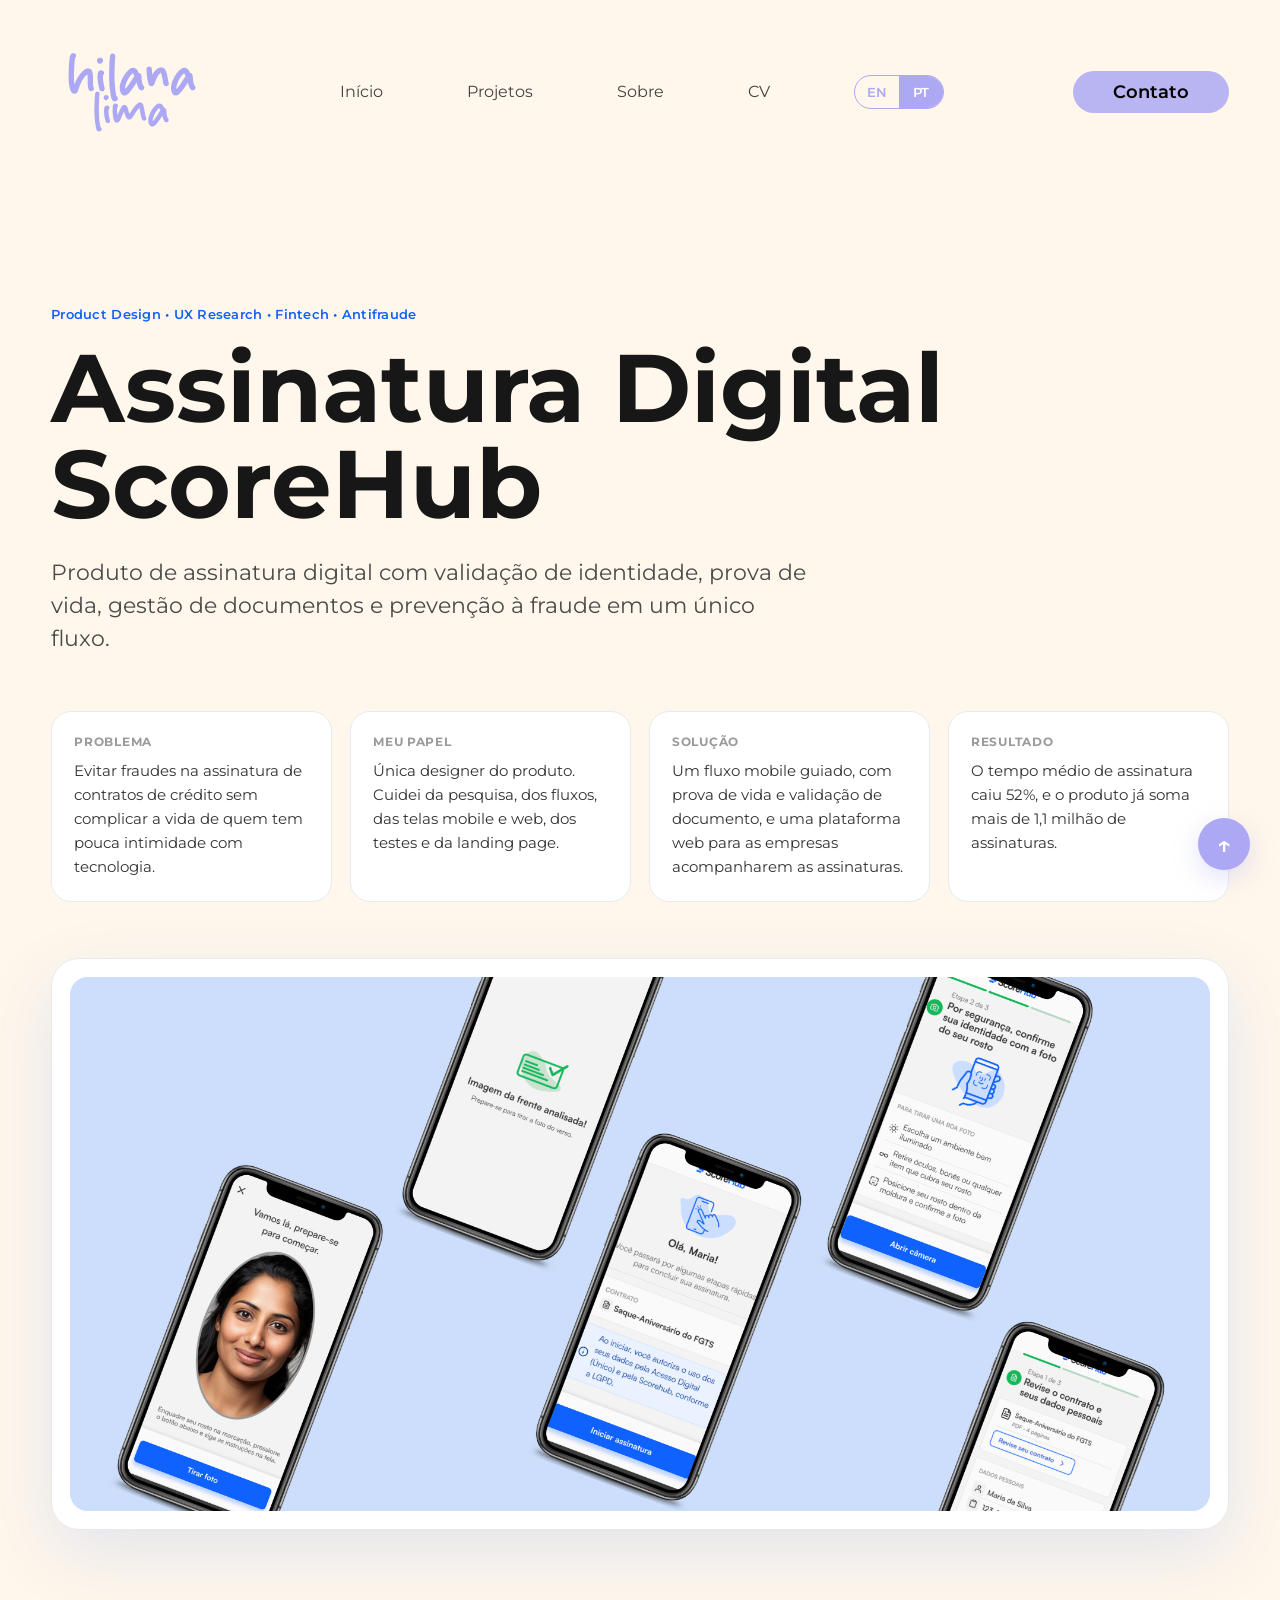
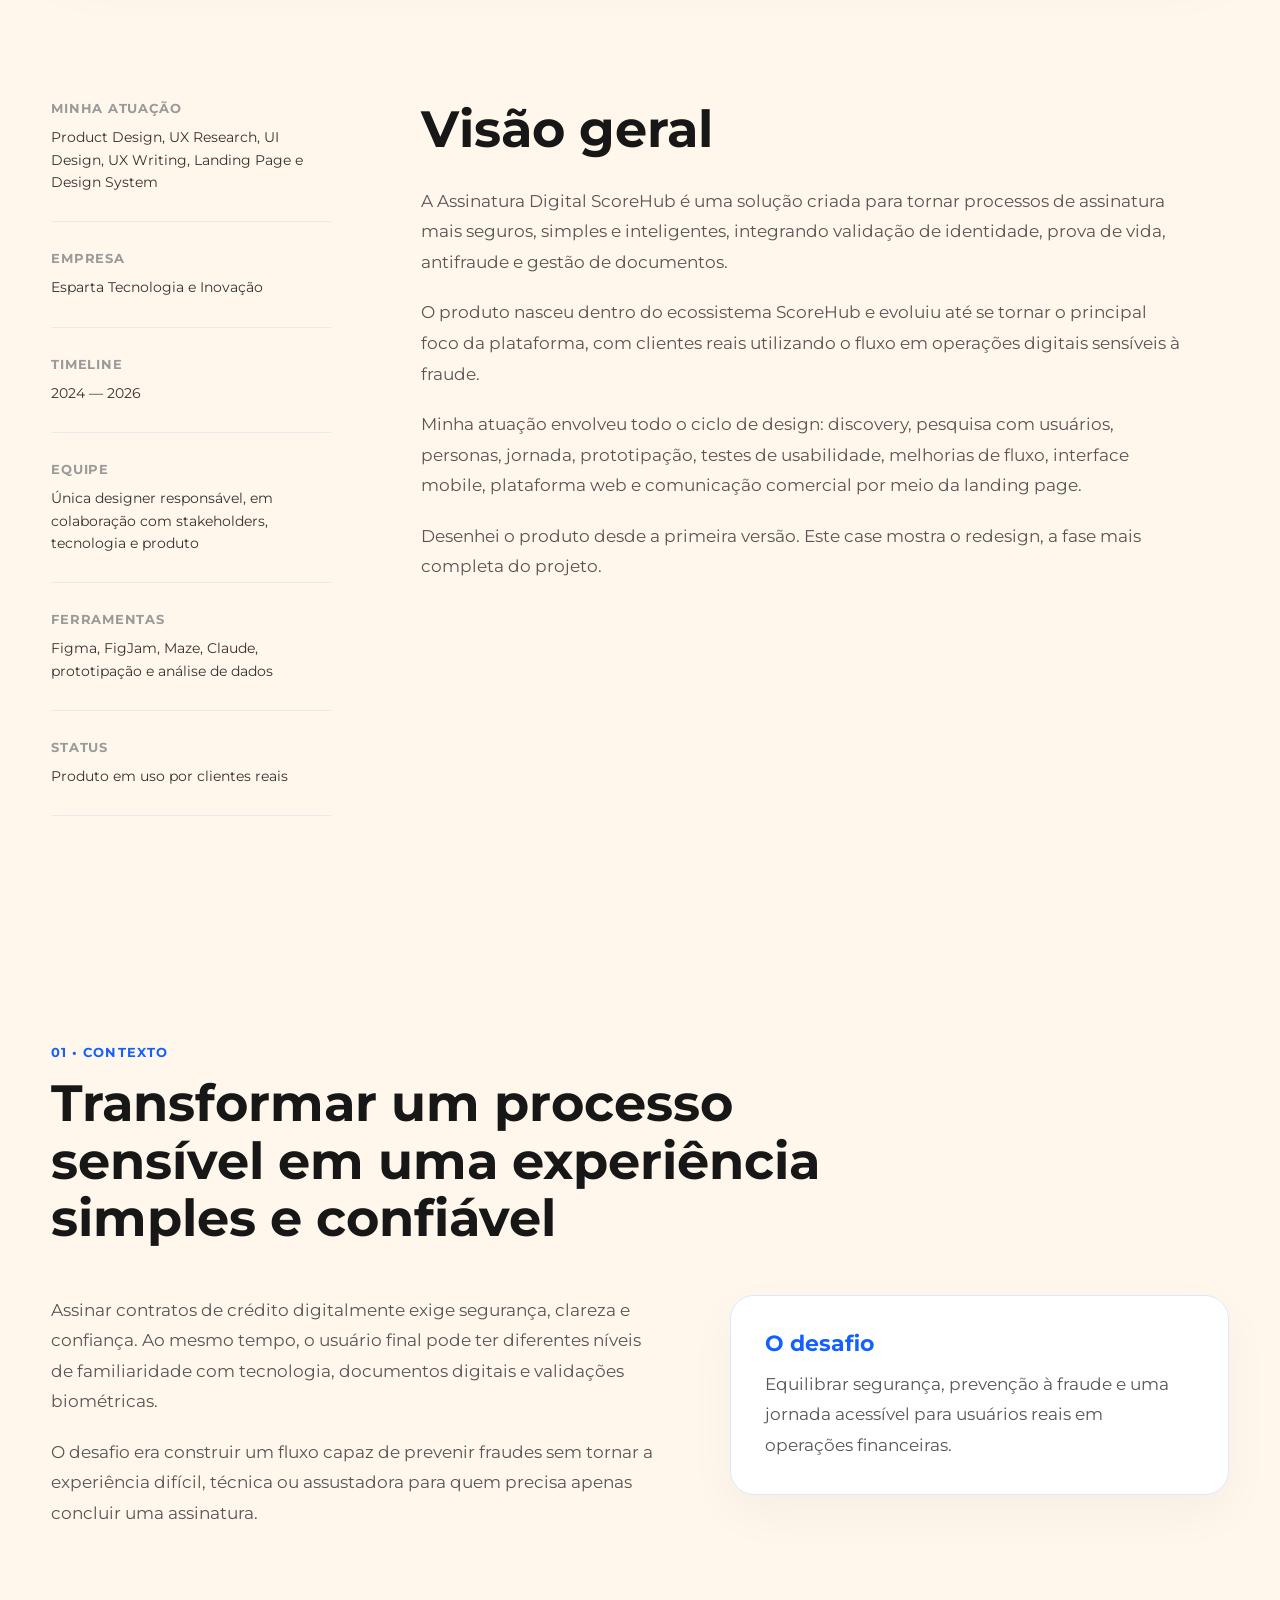
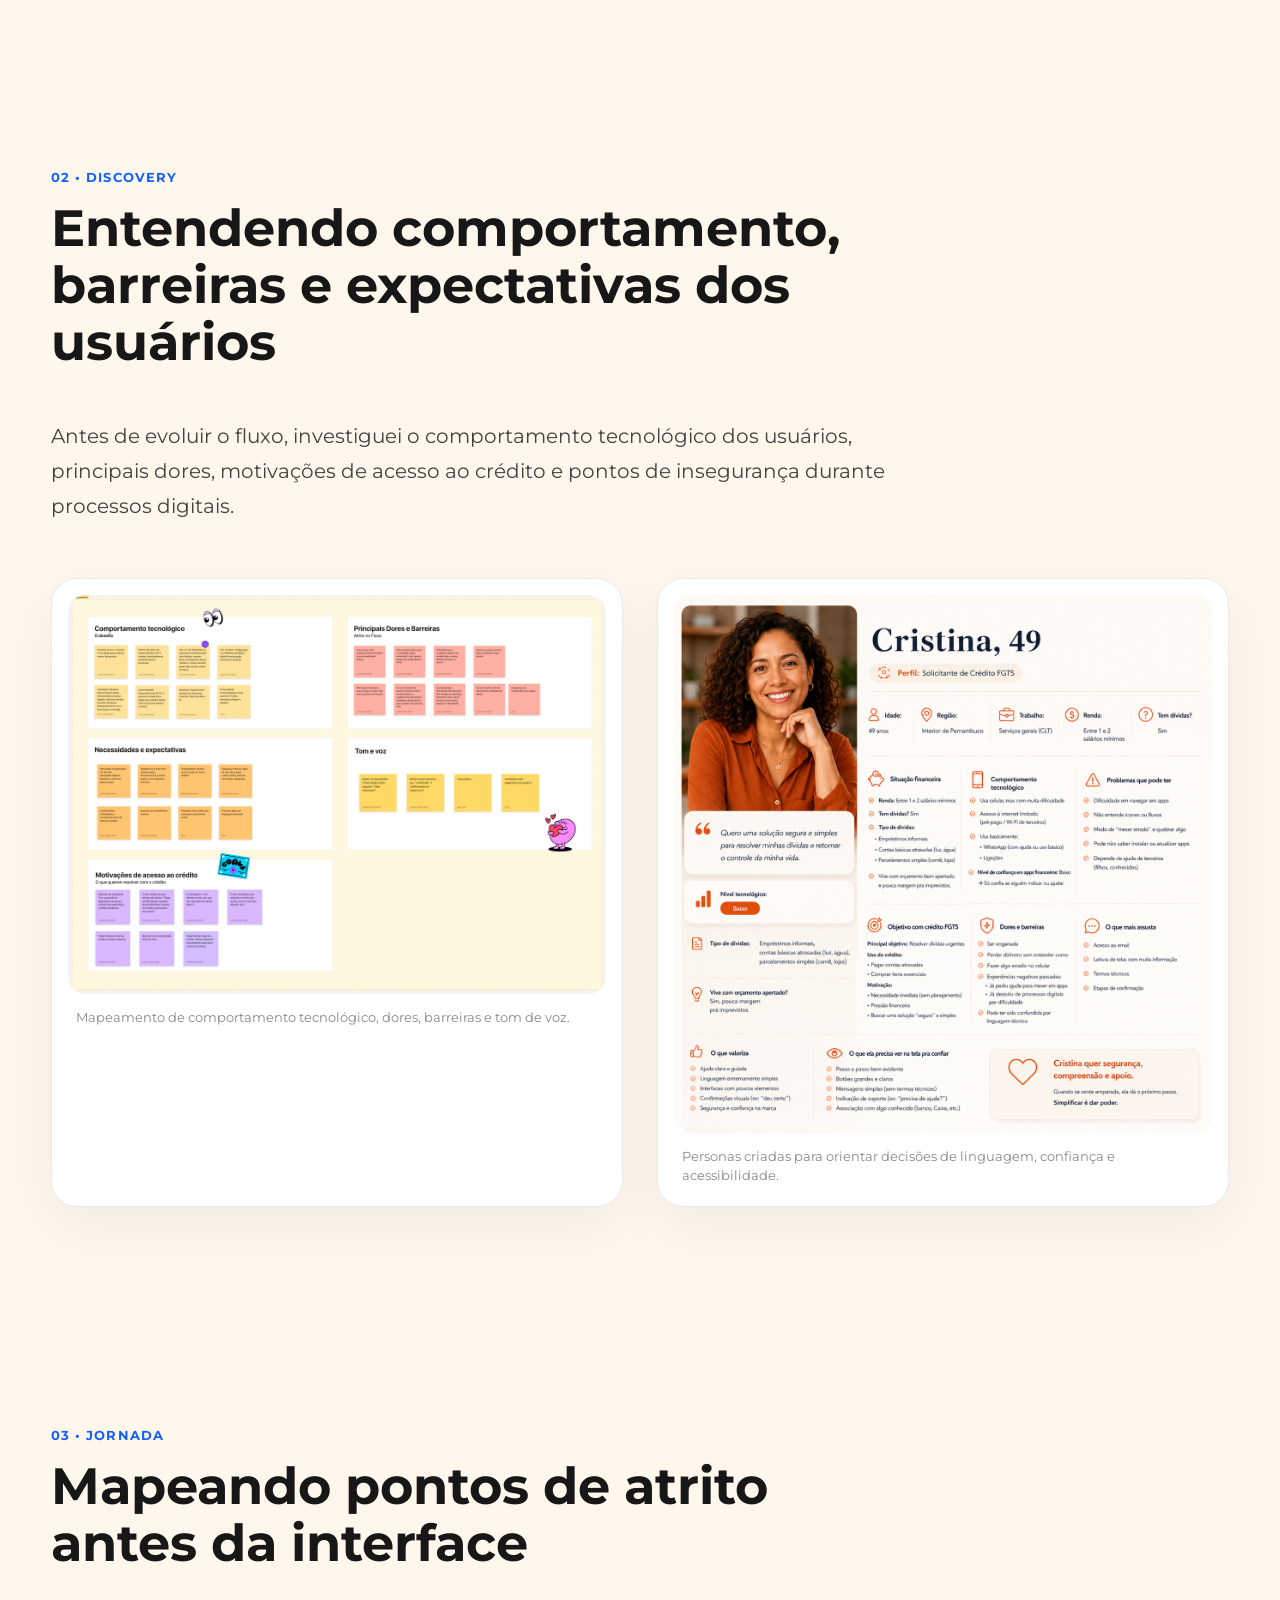
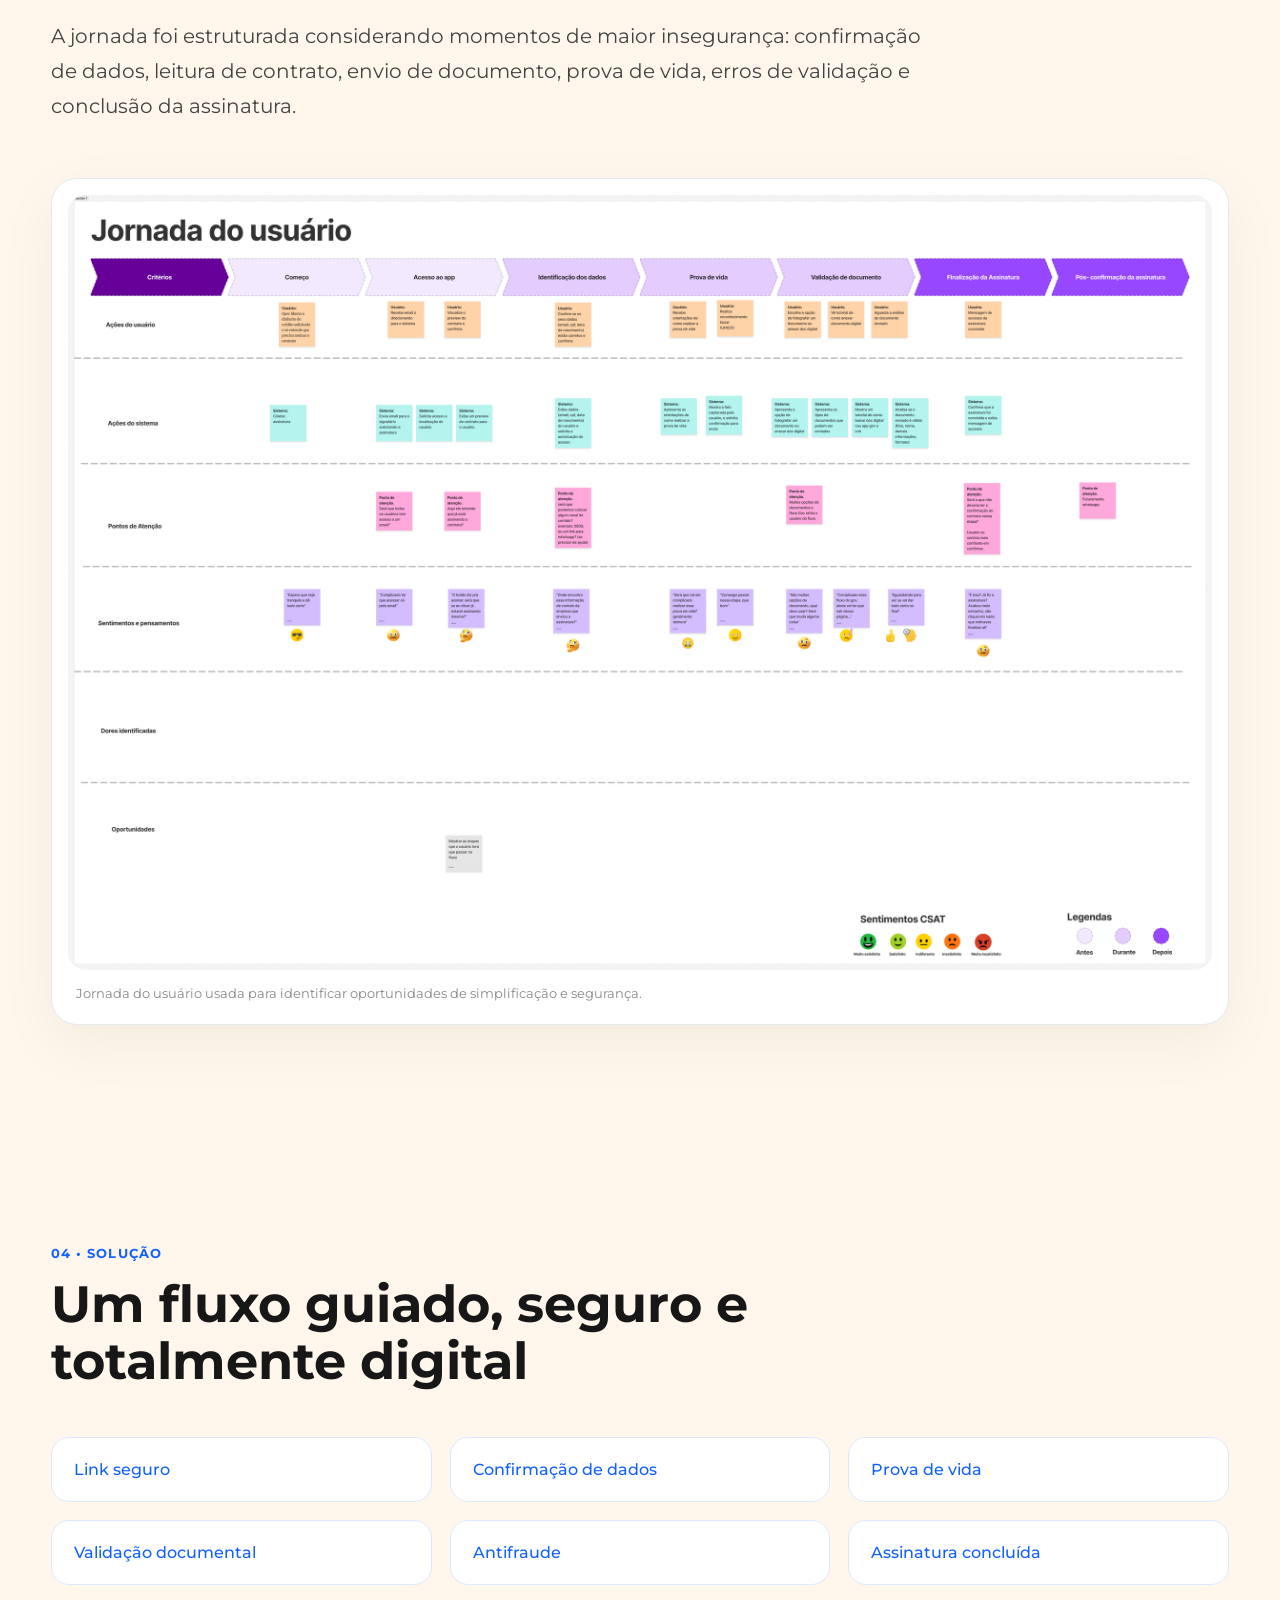
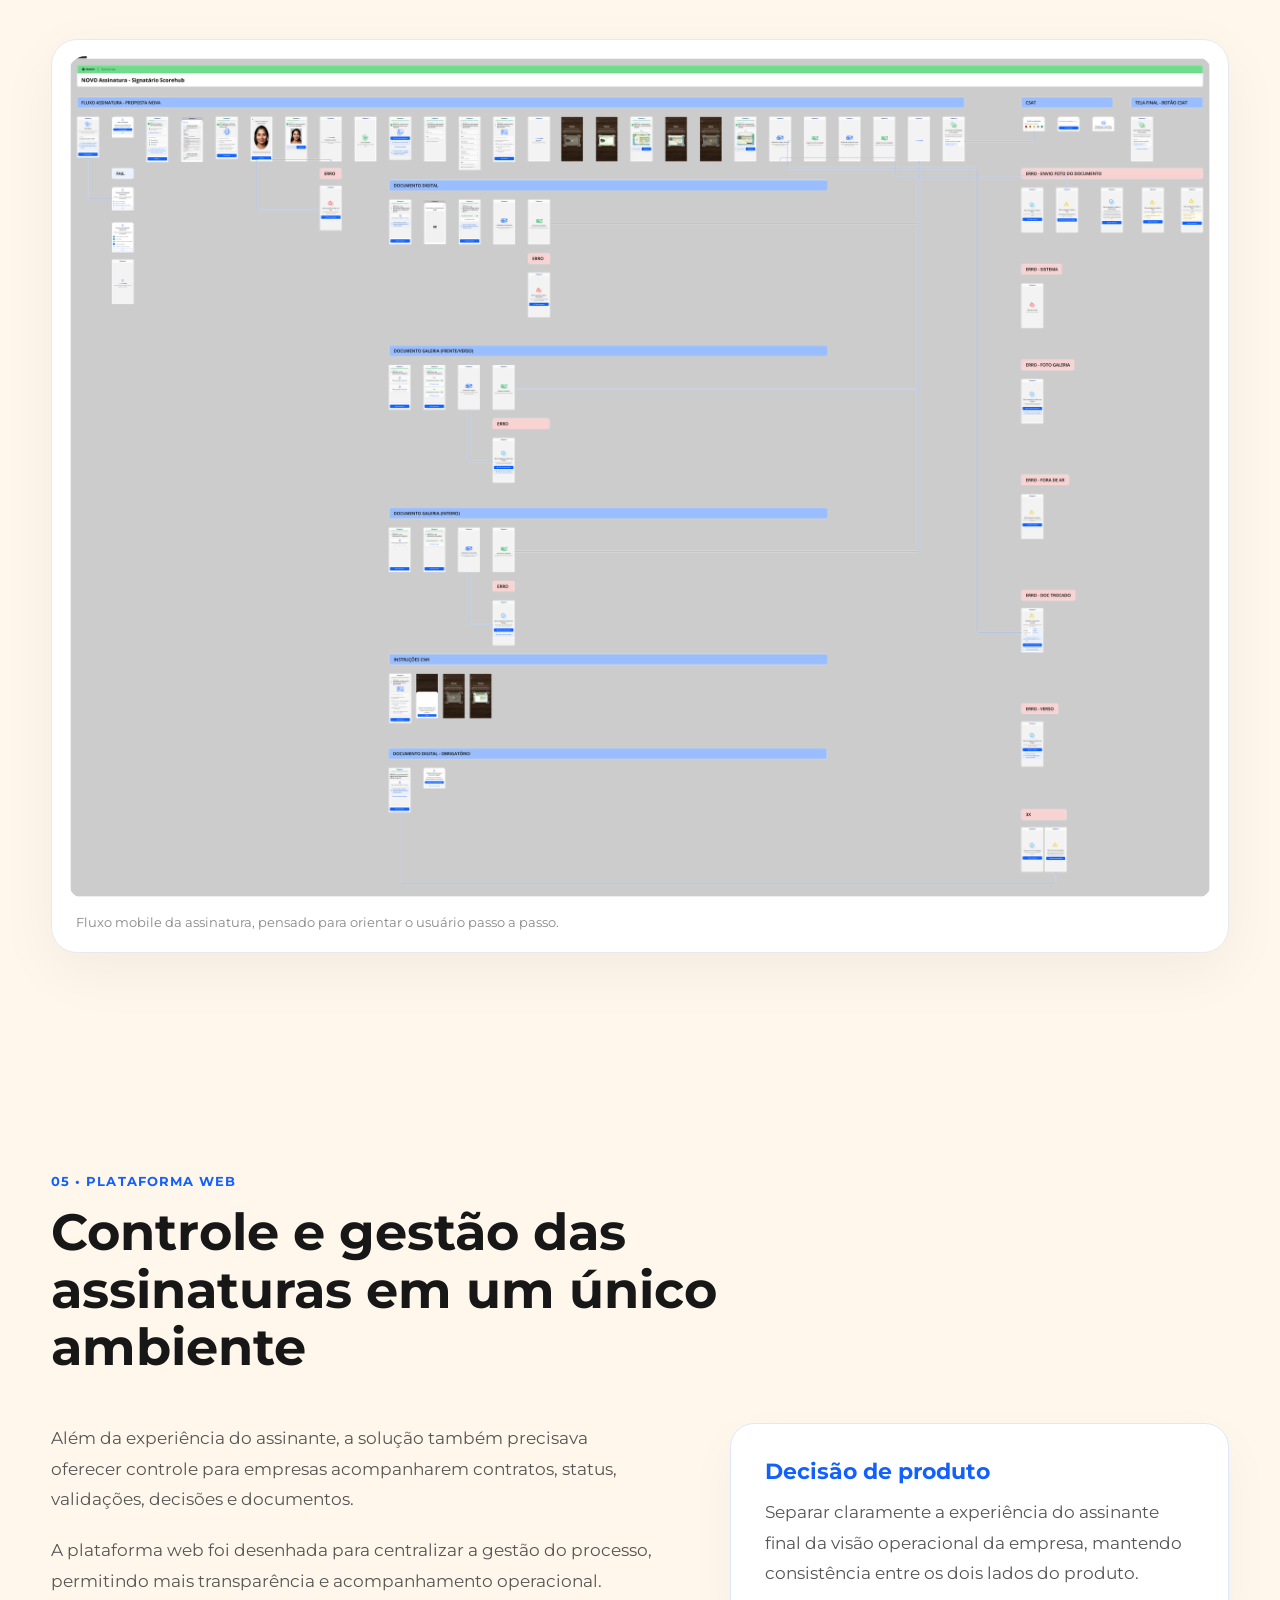
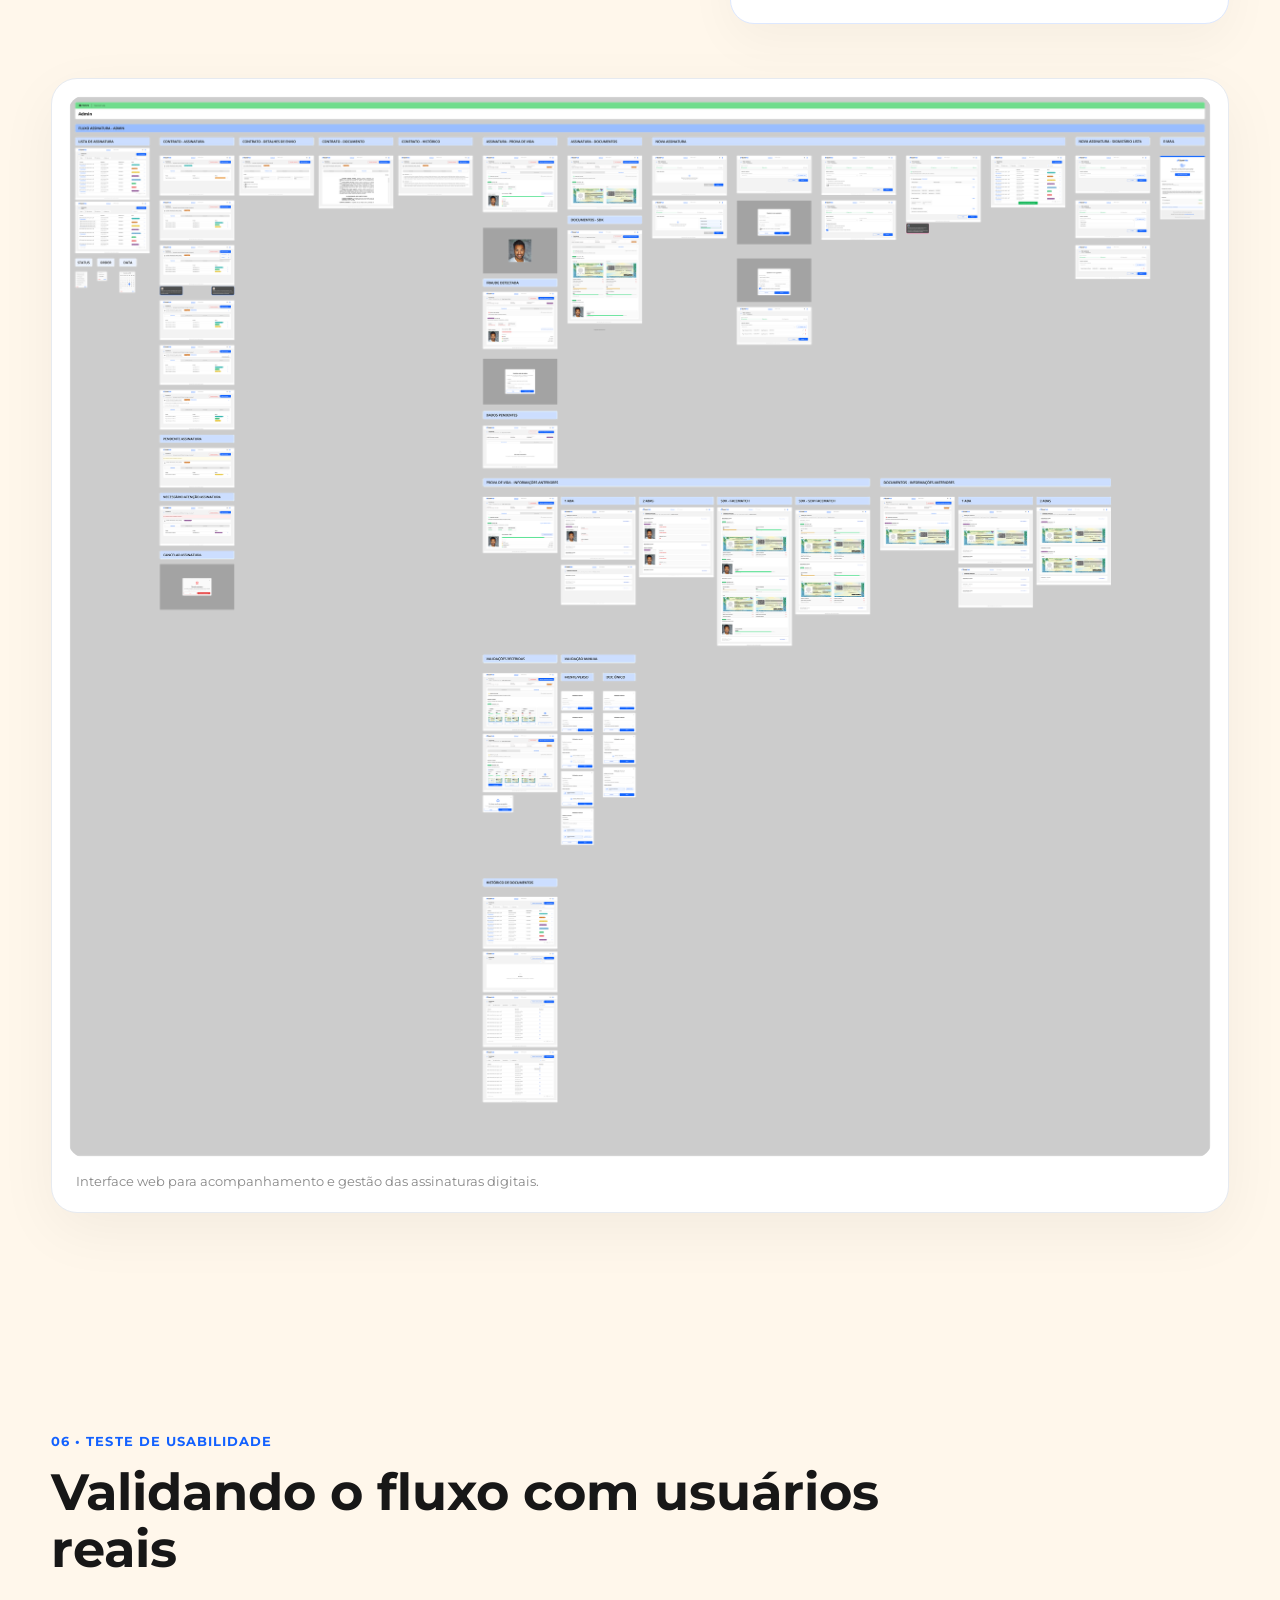
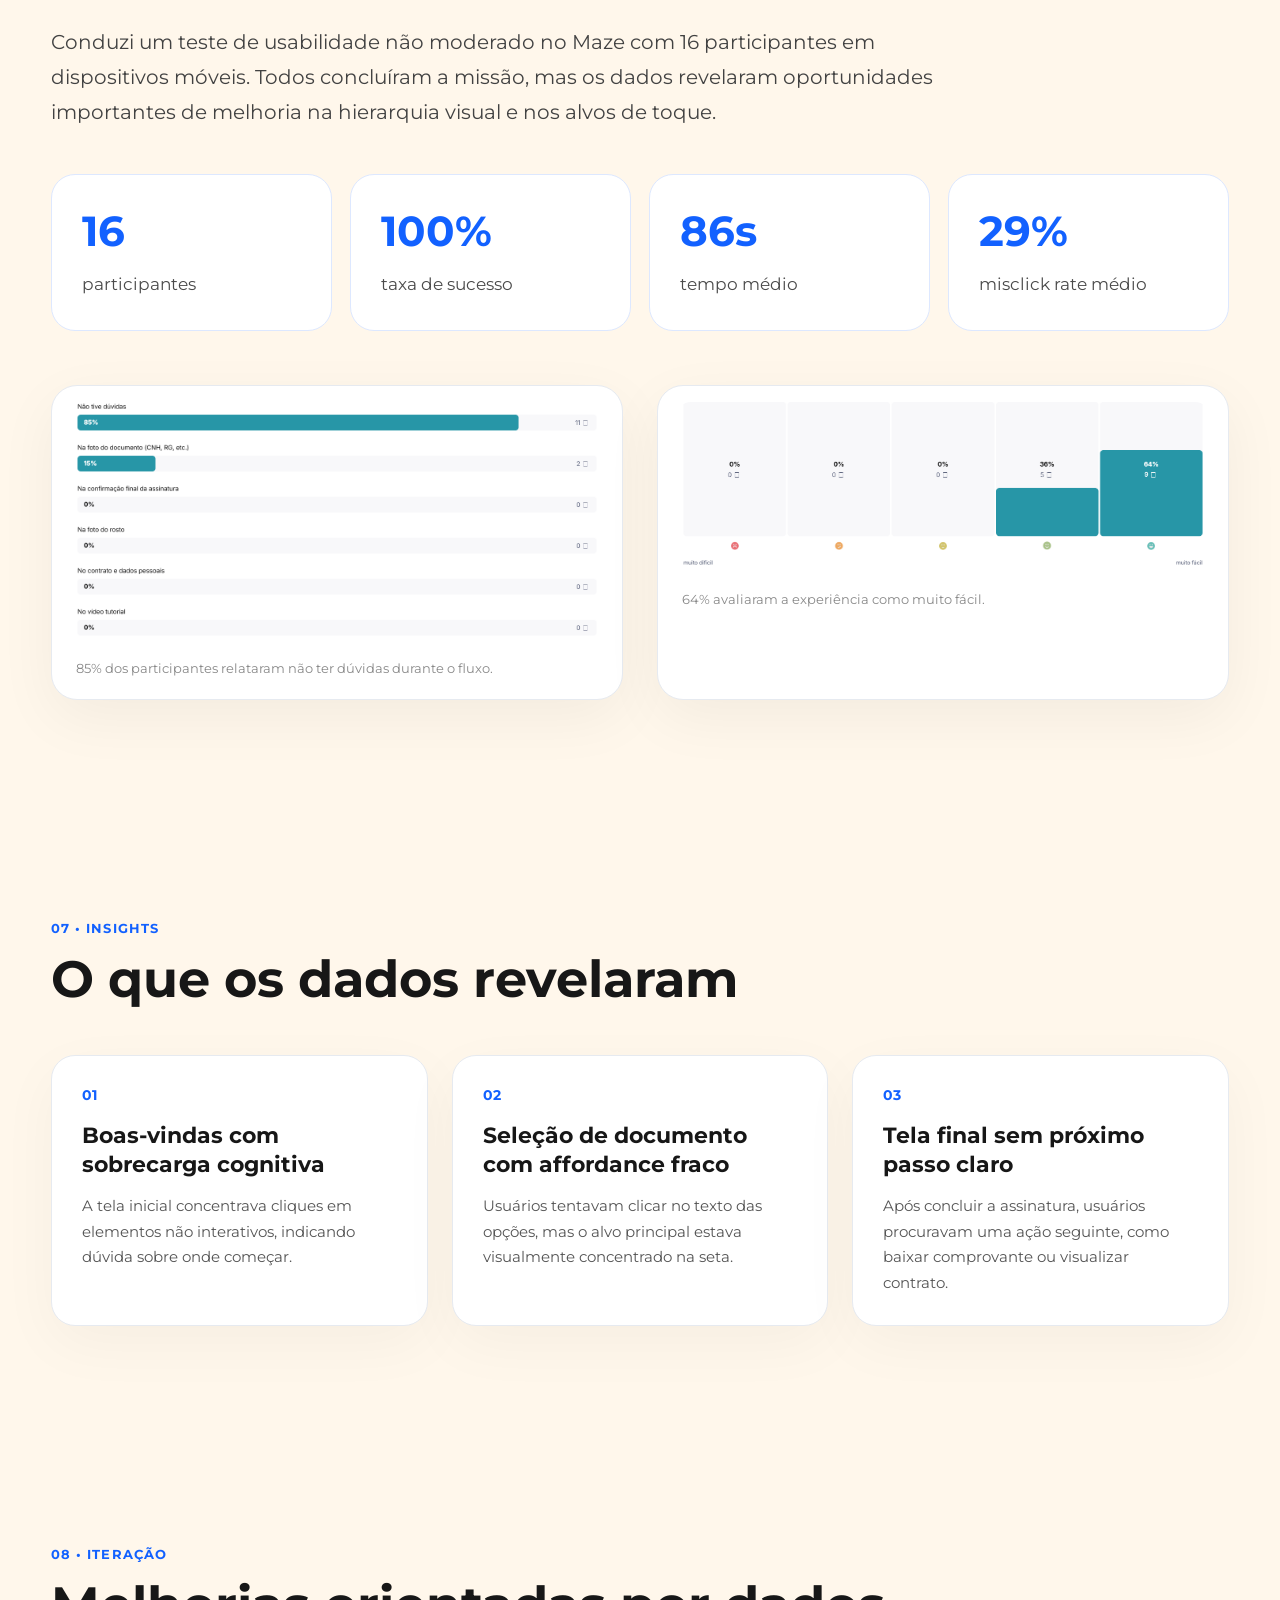
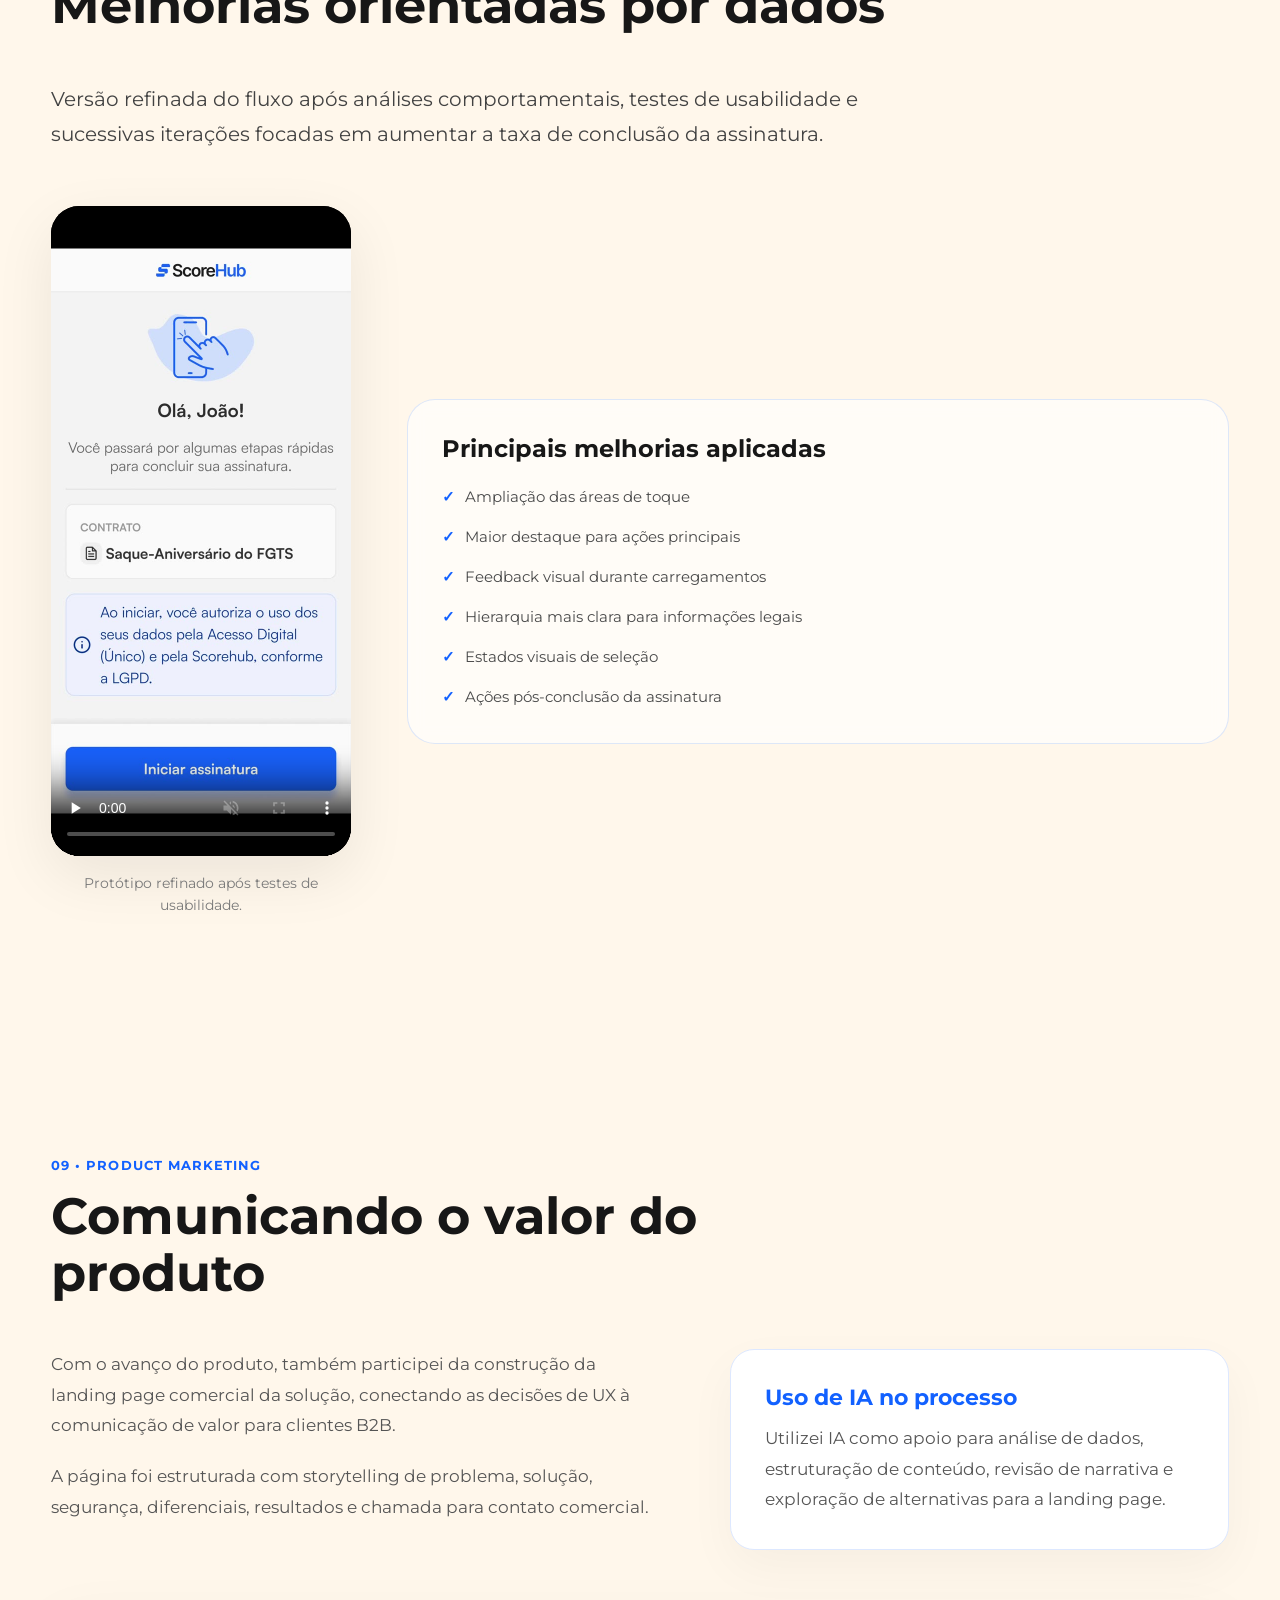
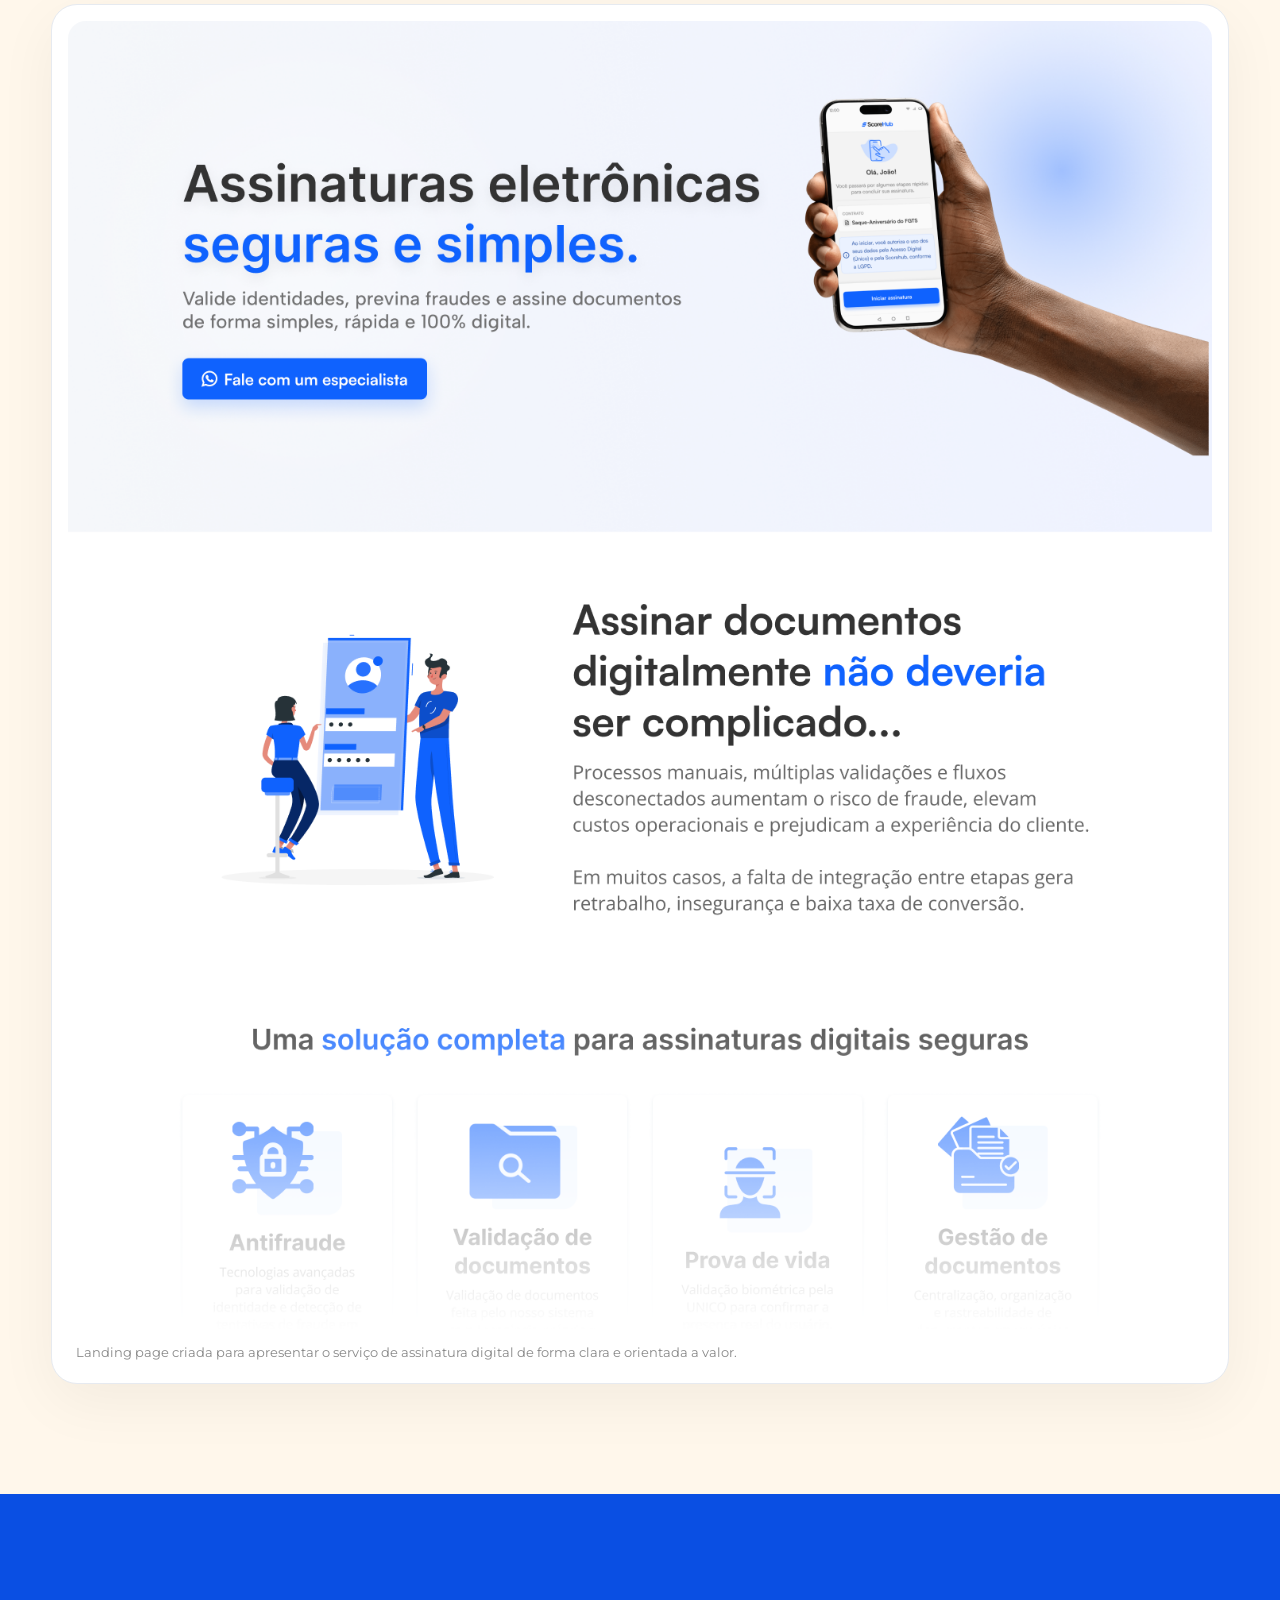
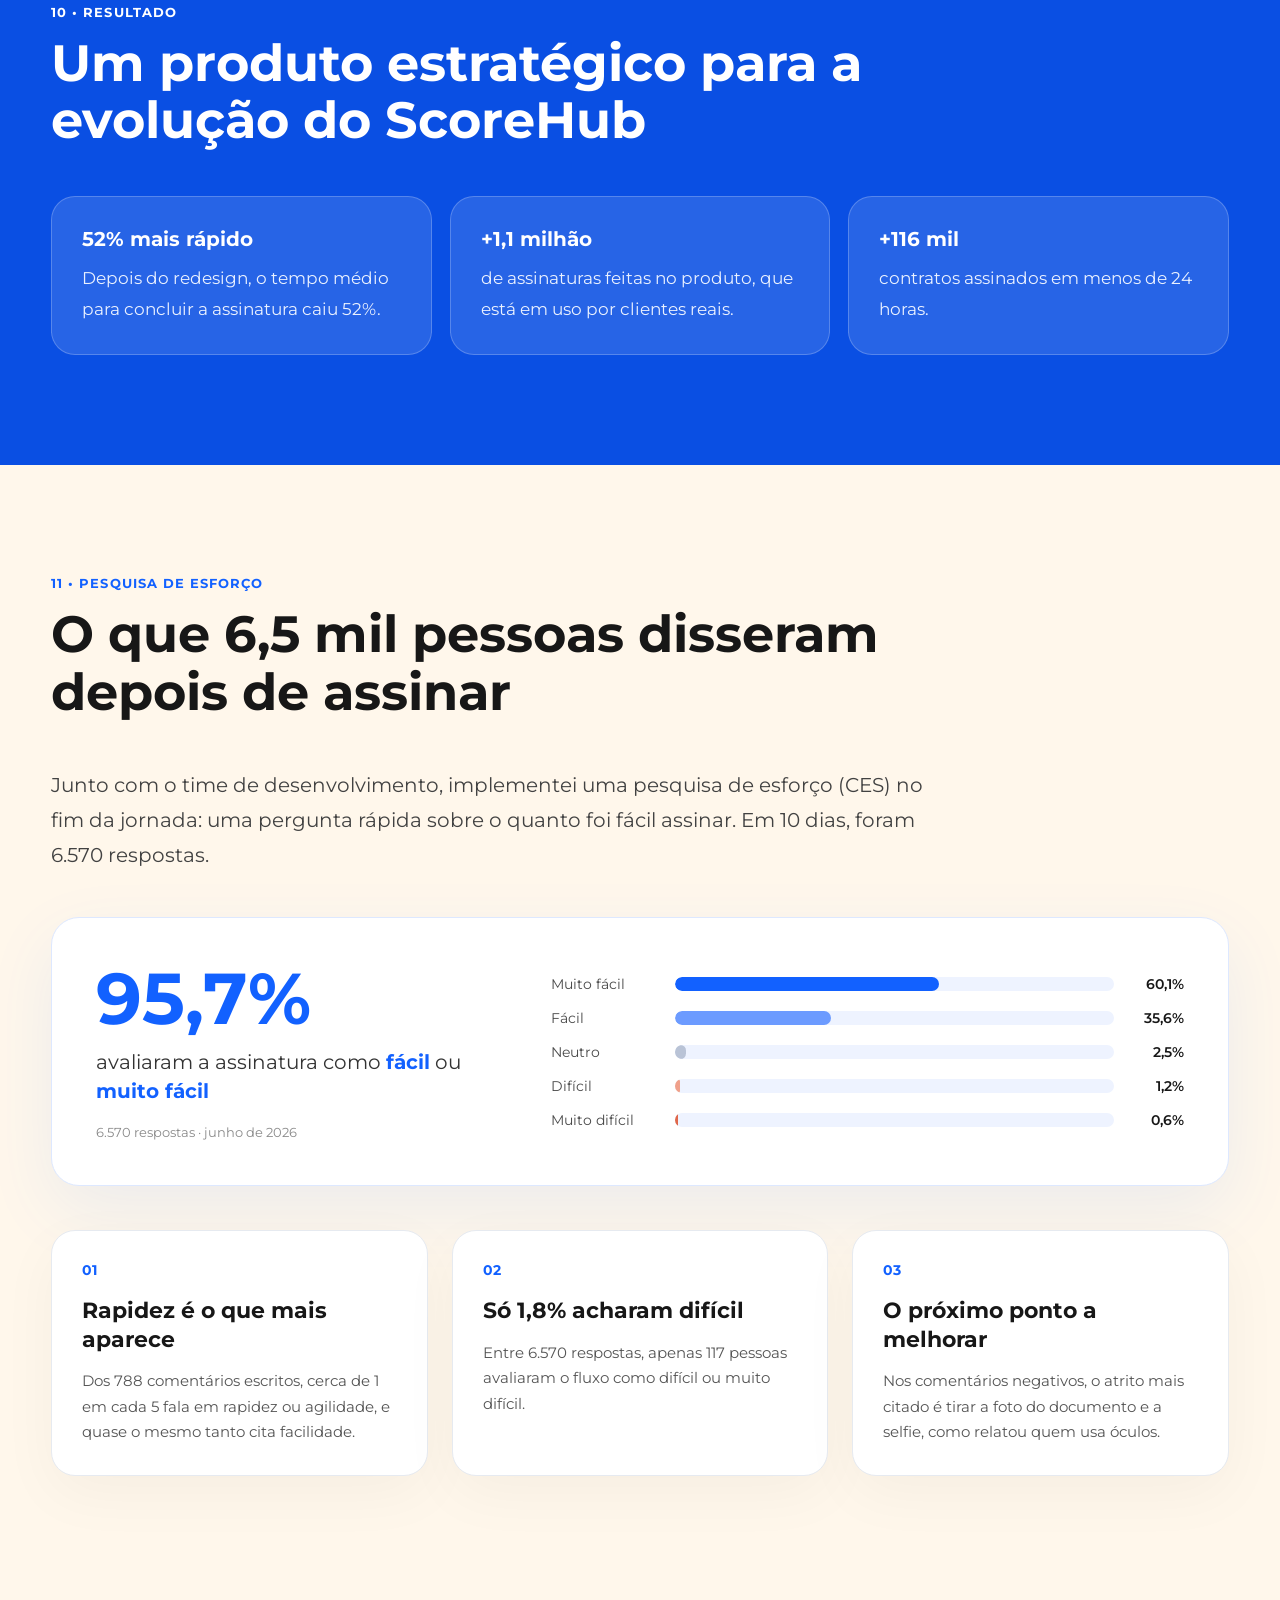
==== commit 1240d89a: "Corrige cache do CSS" ====
--- a/assinatura.html
+++ b/assinatura.html
@@ -10,7 +10,7 @@
   <link rel="preconnect" href="https://fonts.gstatic.com" crossorigin>
   <link href="https://fonts.googleapis.com/css2?family=Montserrat:wght@300;400;500;600;700&display=swap" rel="stylesheet">
 
-  <link rel="stylesheet" href="style.css">
+  <link rel="stylesheet" href="style.css?v=2026-11-25">
   <link rel="icon" type="image/png" href="Image/favicon.png">
   <title>Assinatura Digital ScoreHub | Case</title>
     <meta name="description" content="Case de Product Design: assinatura digital com prova de vida e antifraude, testada com usuários no Maze.">
@@ -154,6 +154,11 @@
           usuários, personas, jornada, prototipação, testes de usabilidade,
           melhorias de fluxo, interface mobile, plataforma web e comunicação
           comercial por meio da landing page.
+        </p>
+
+        <p>
+          Desenhei o produto desde a primeira versão. Este case mostra o redesign,
+          a fase mais completa do projeto.
         </p>
       </div>
 
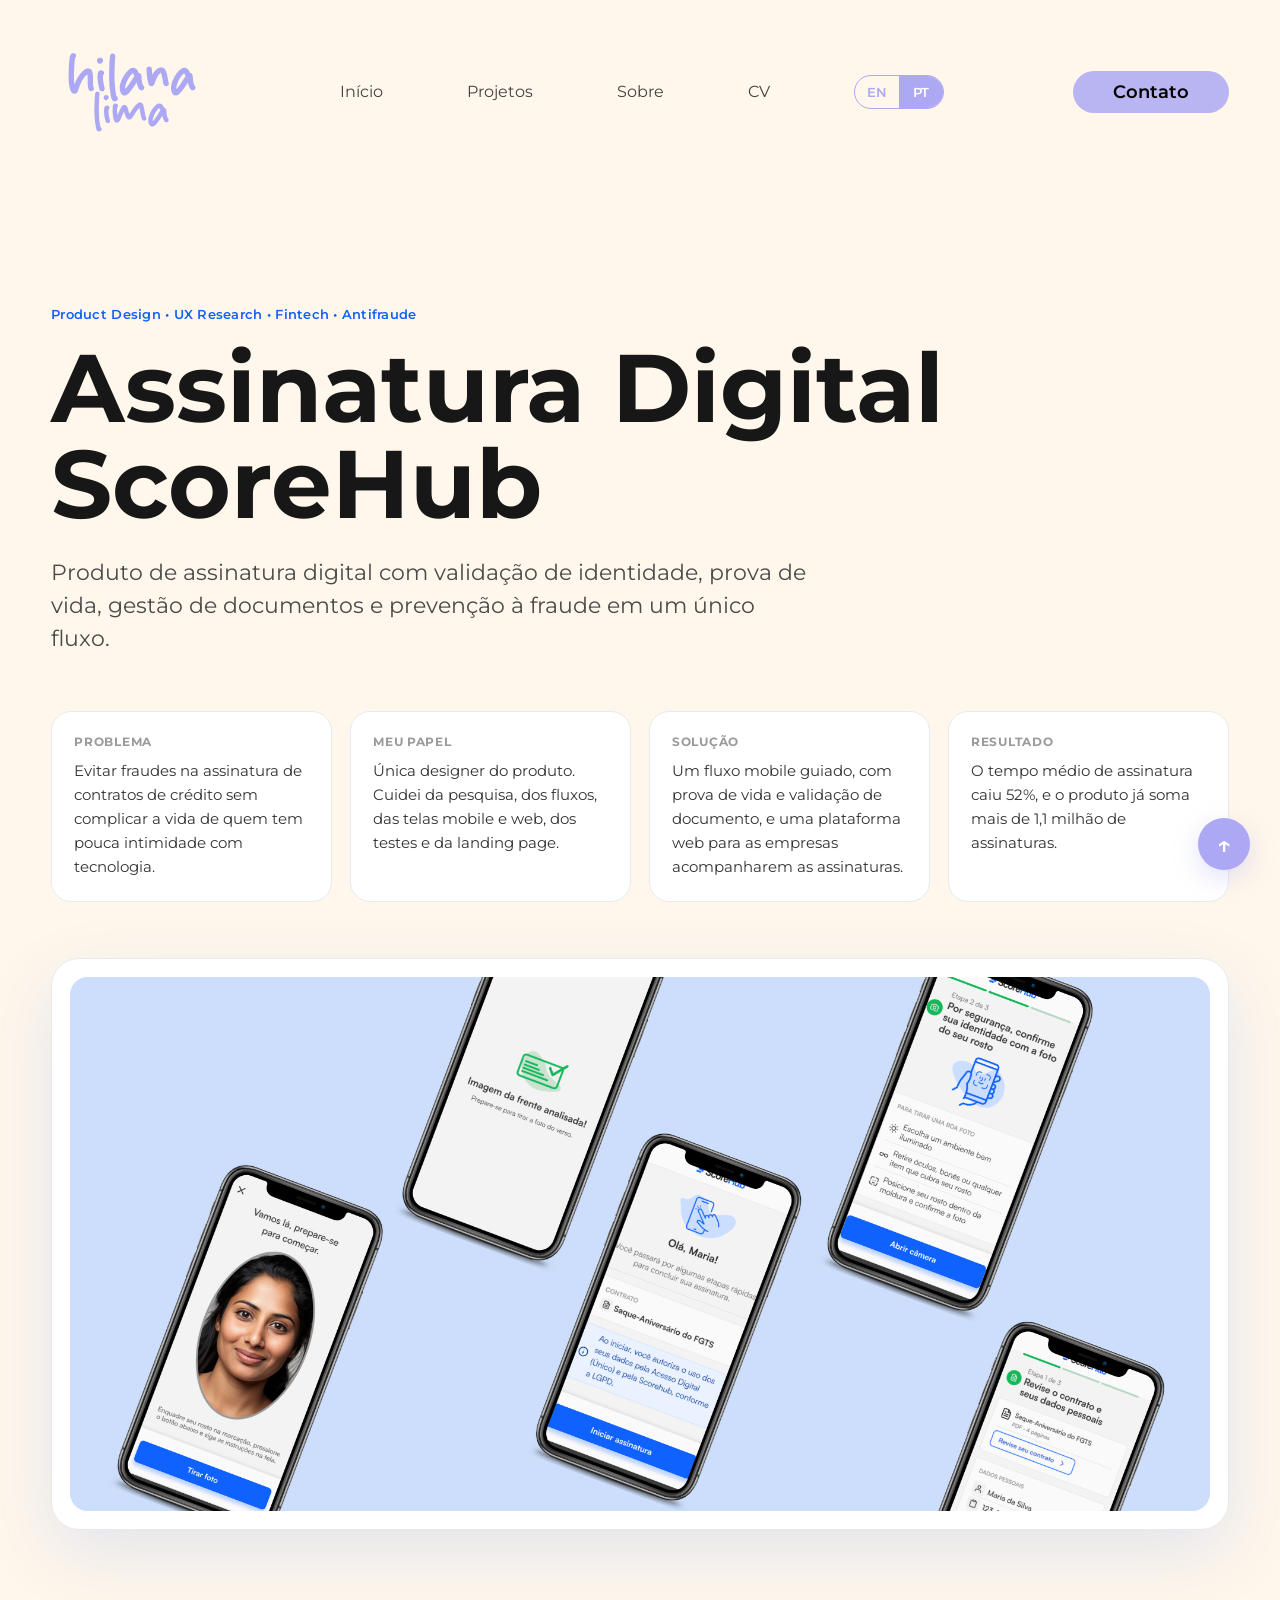
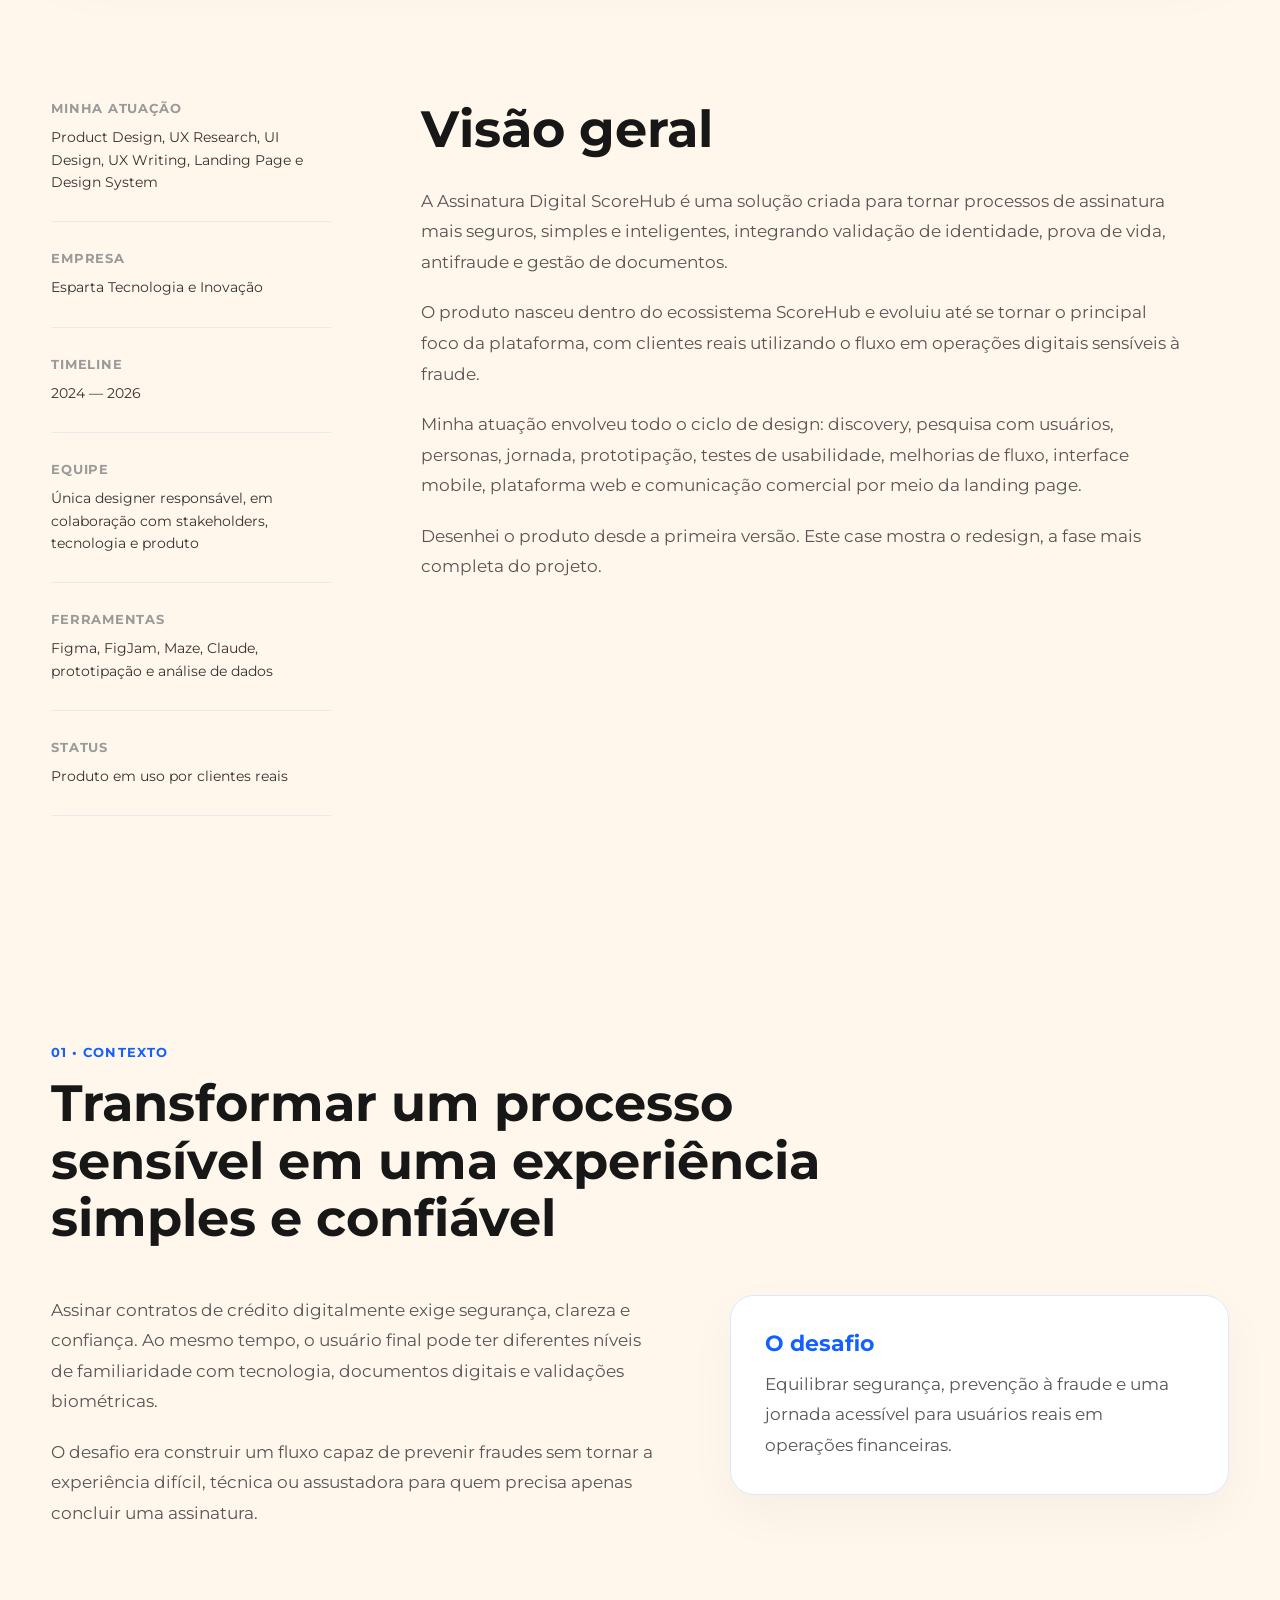
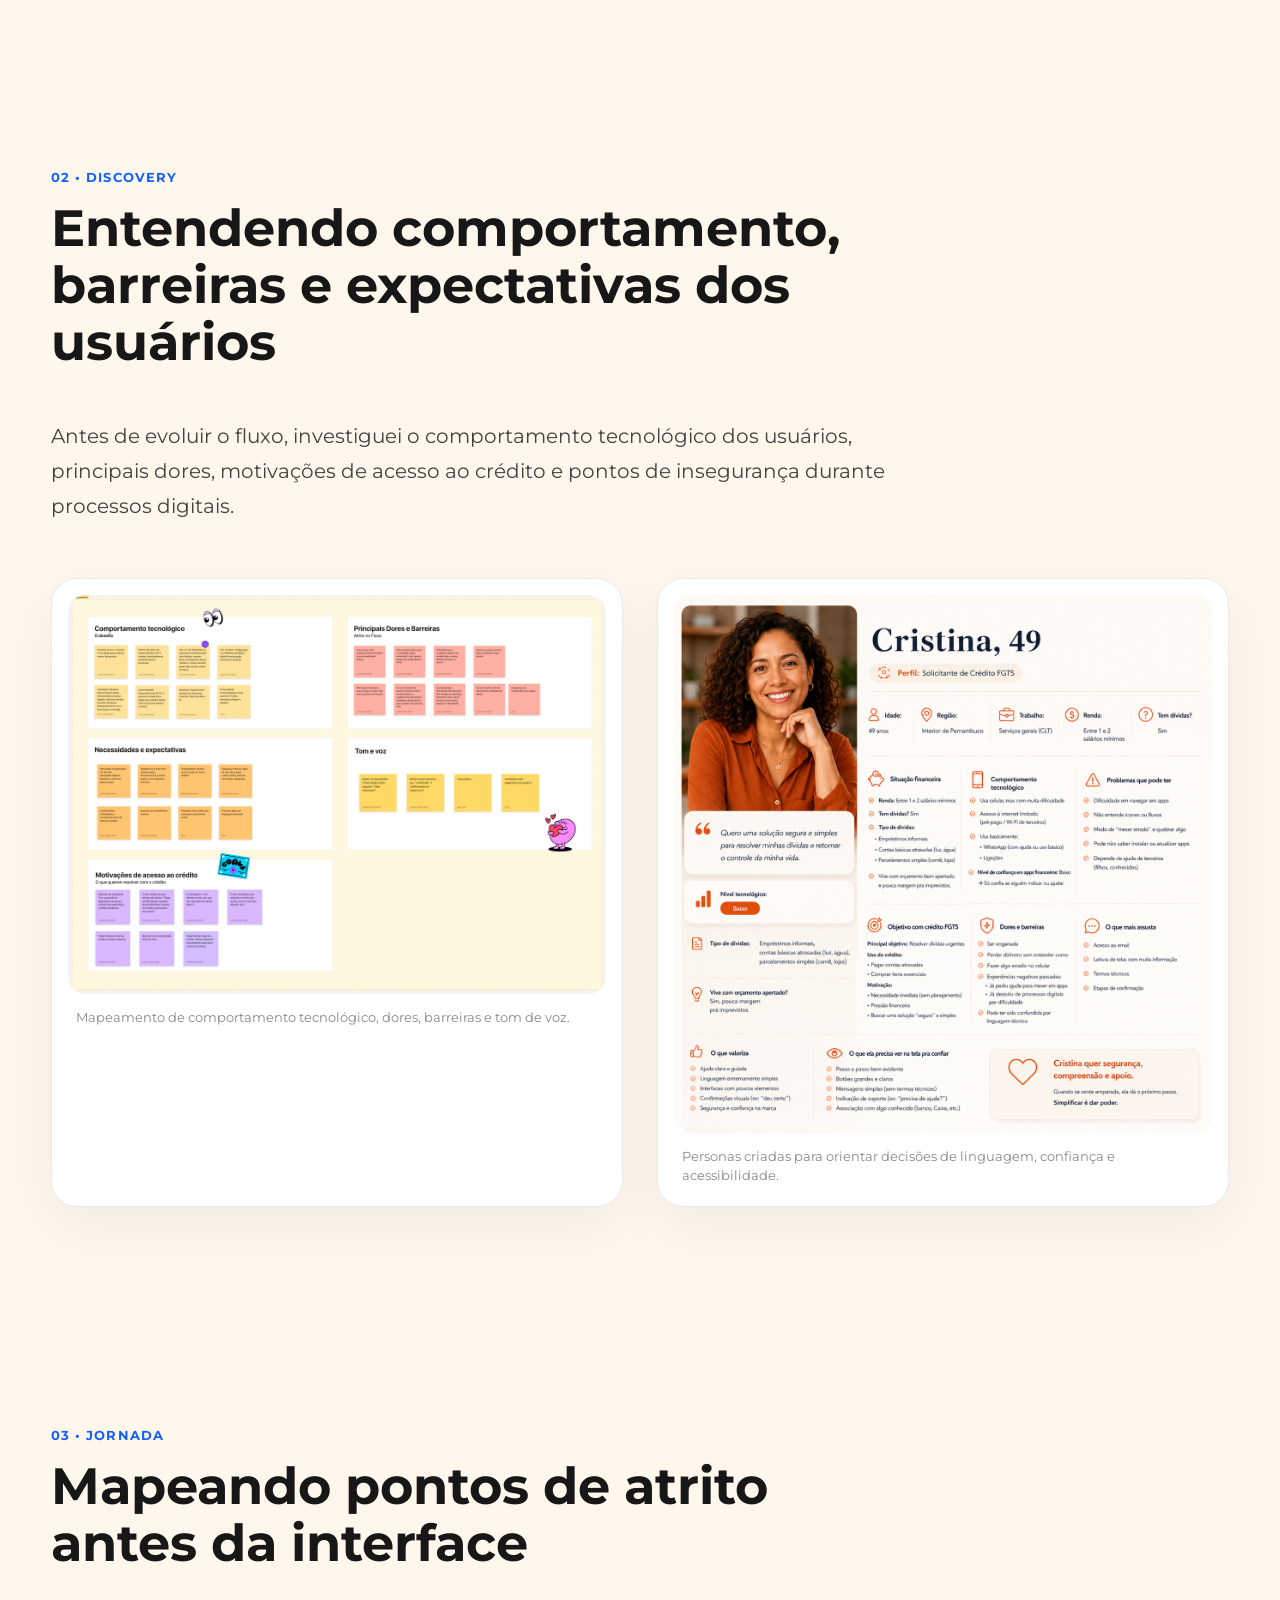
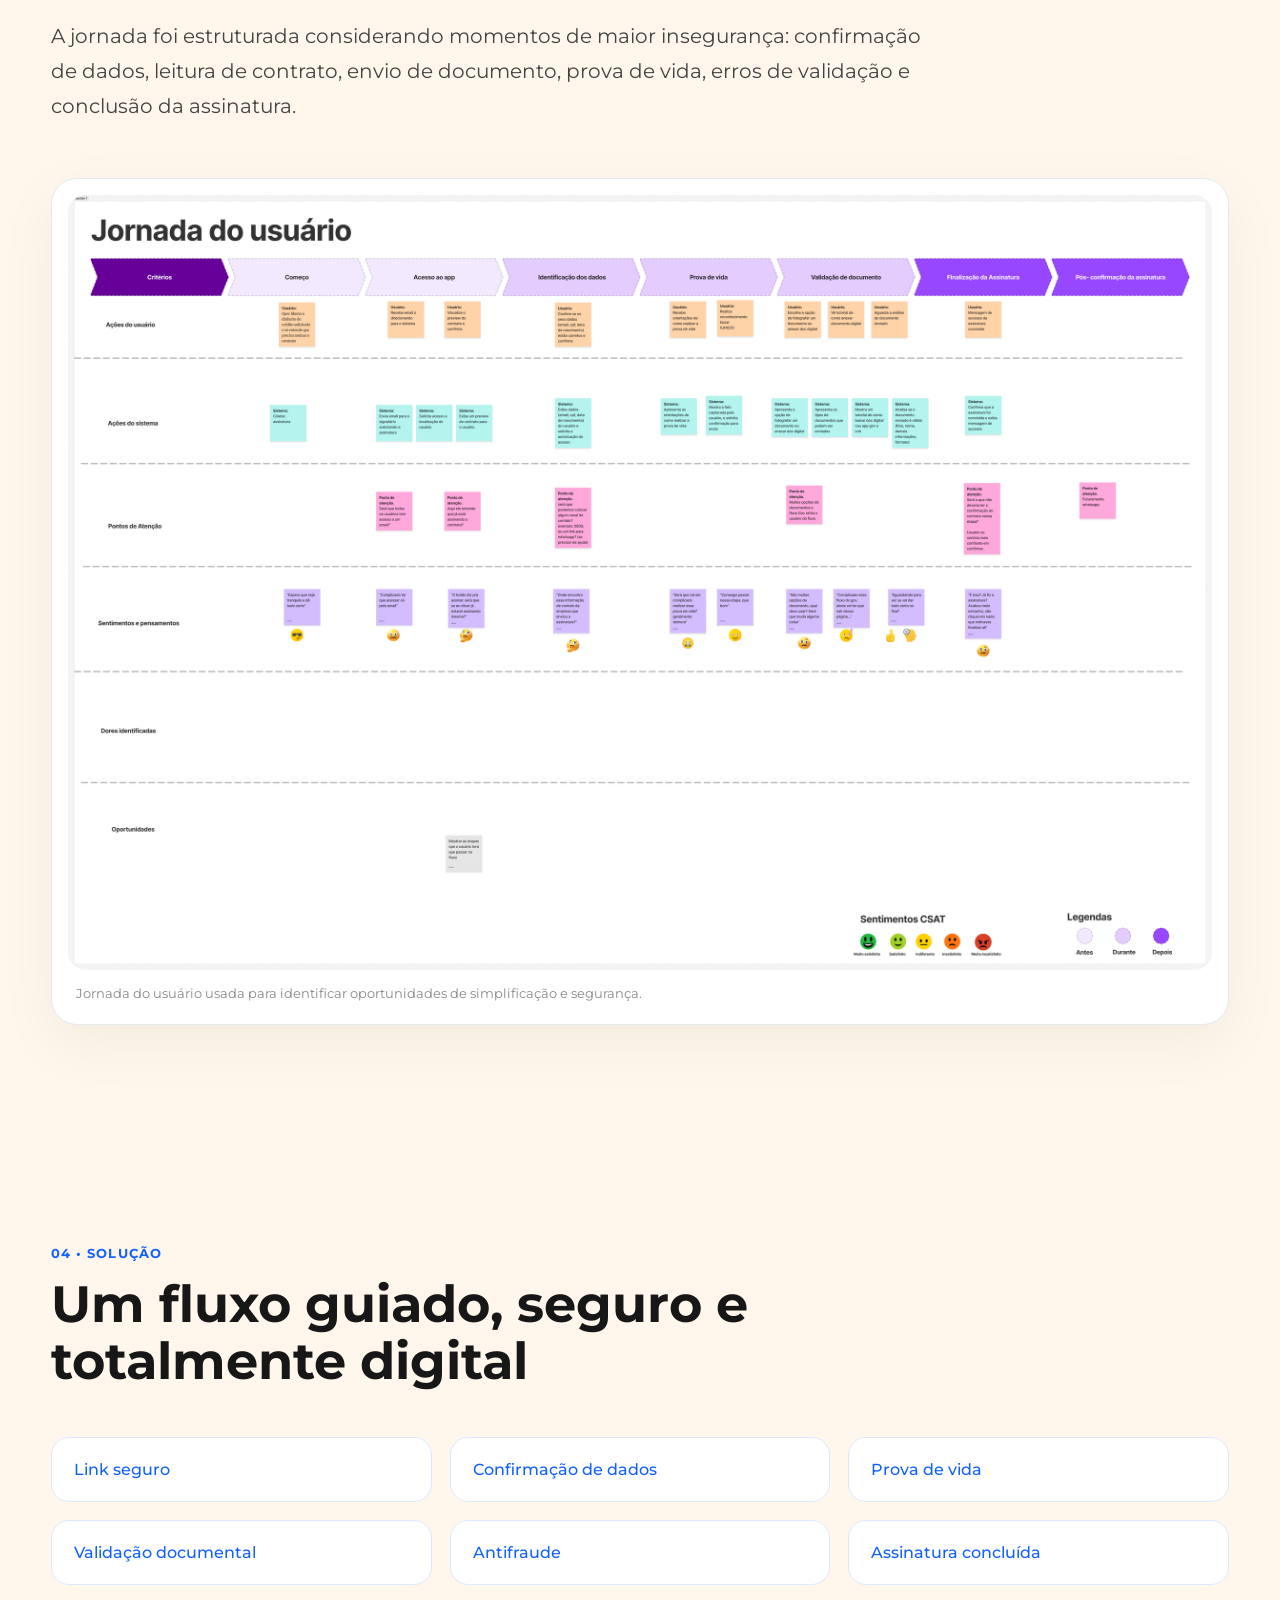
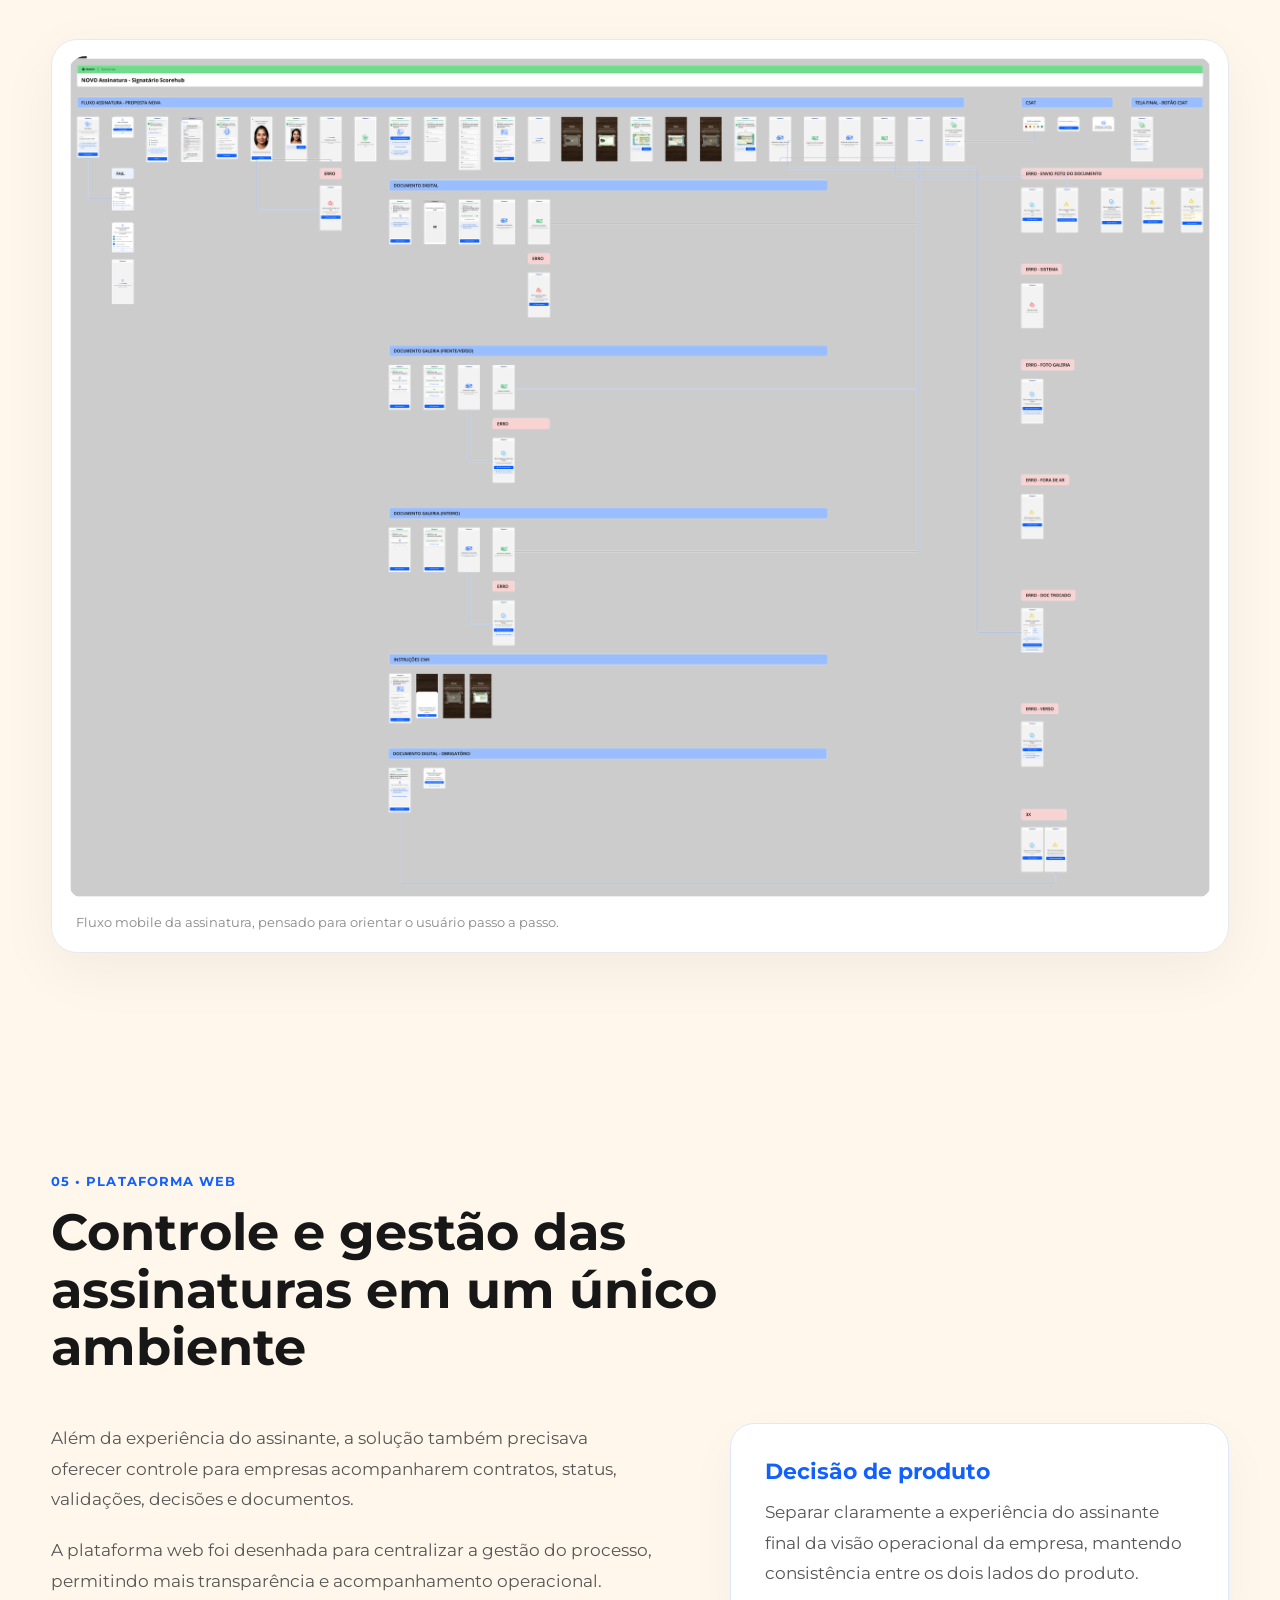
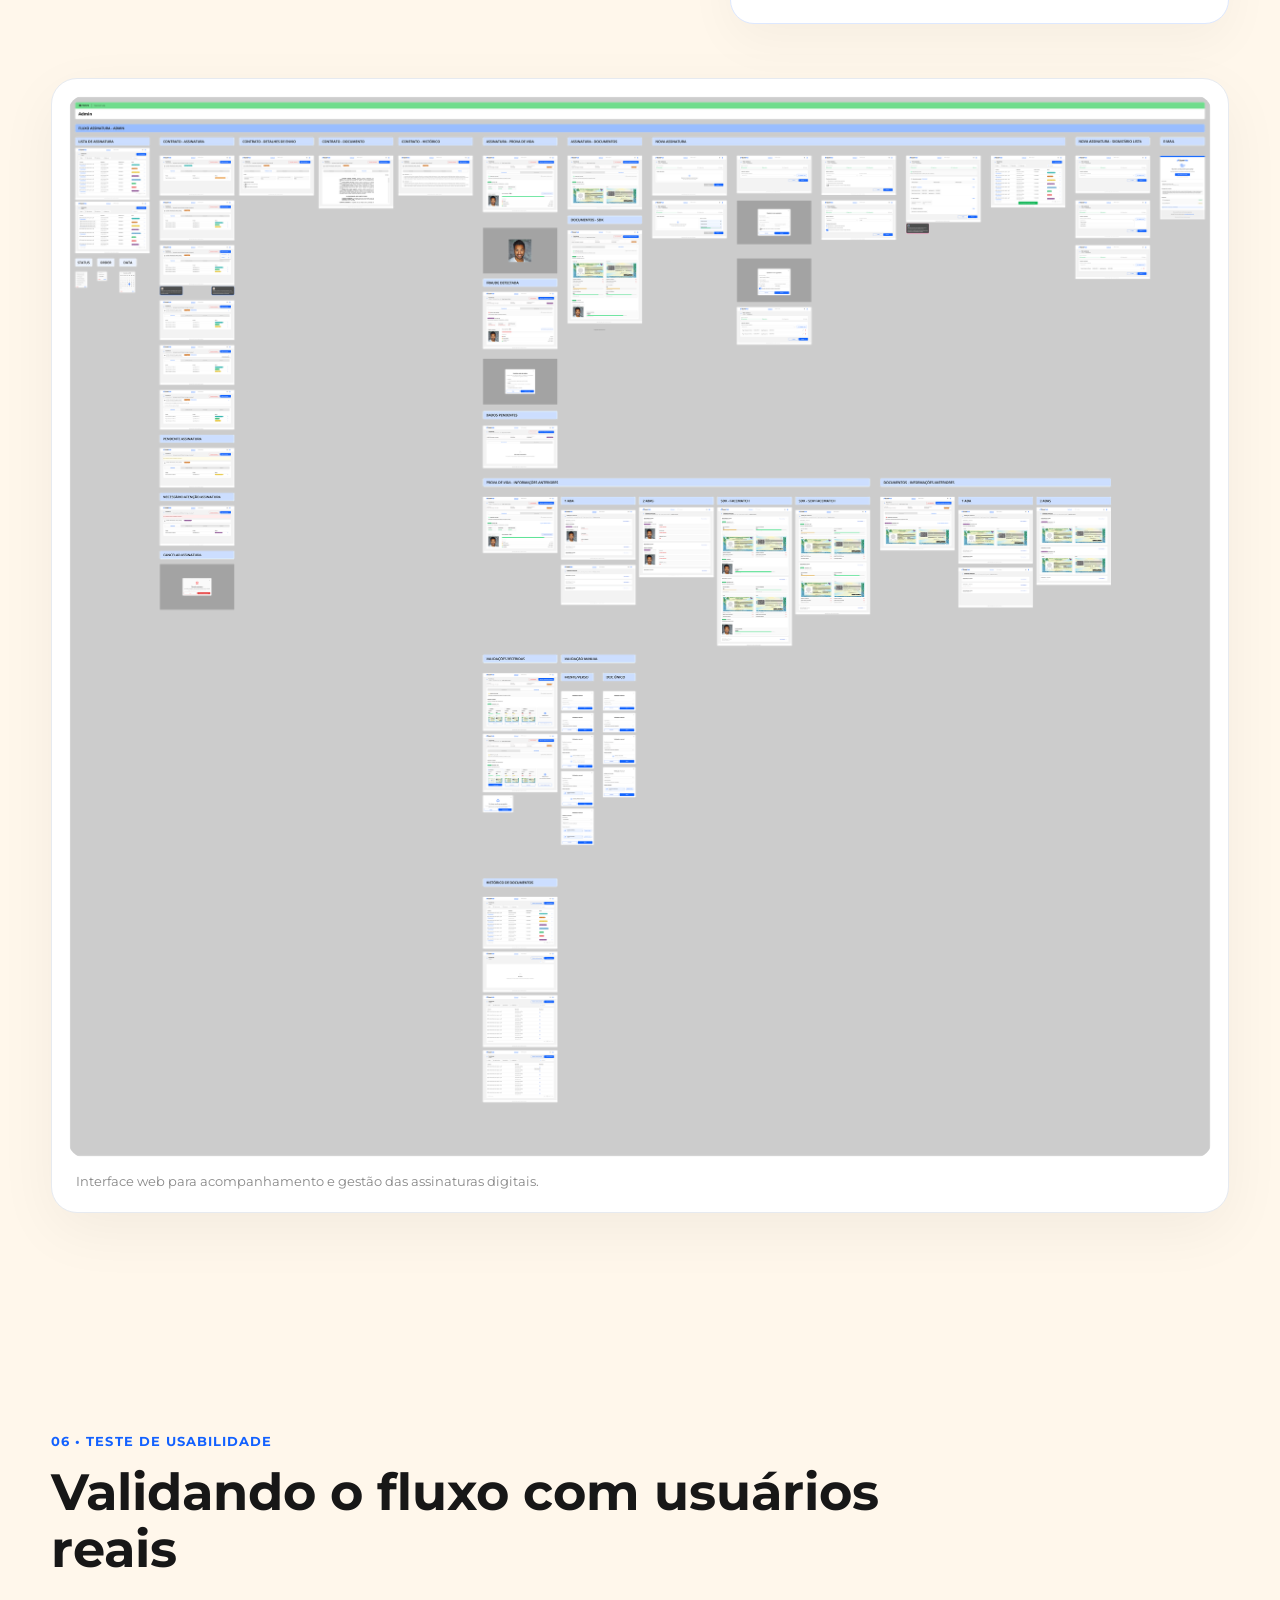
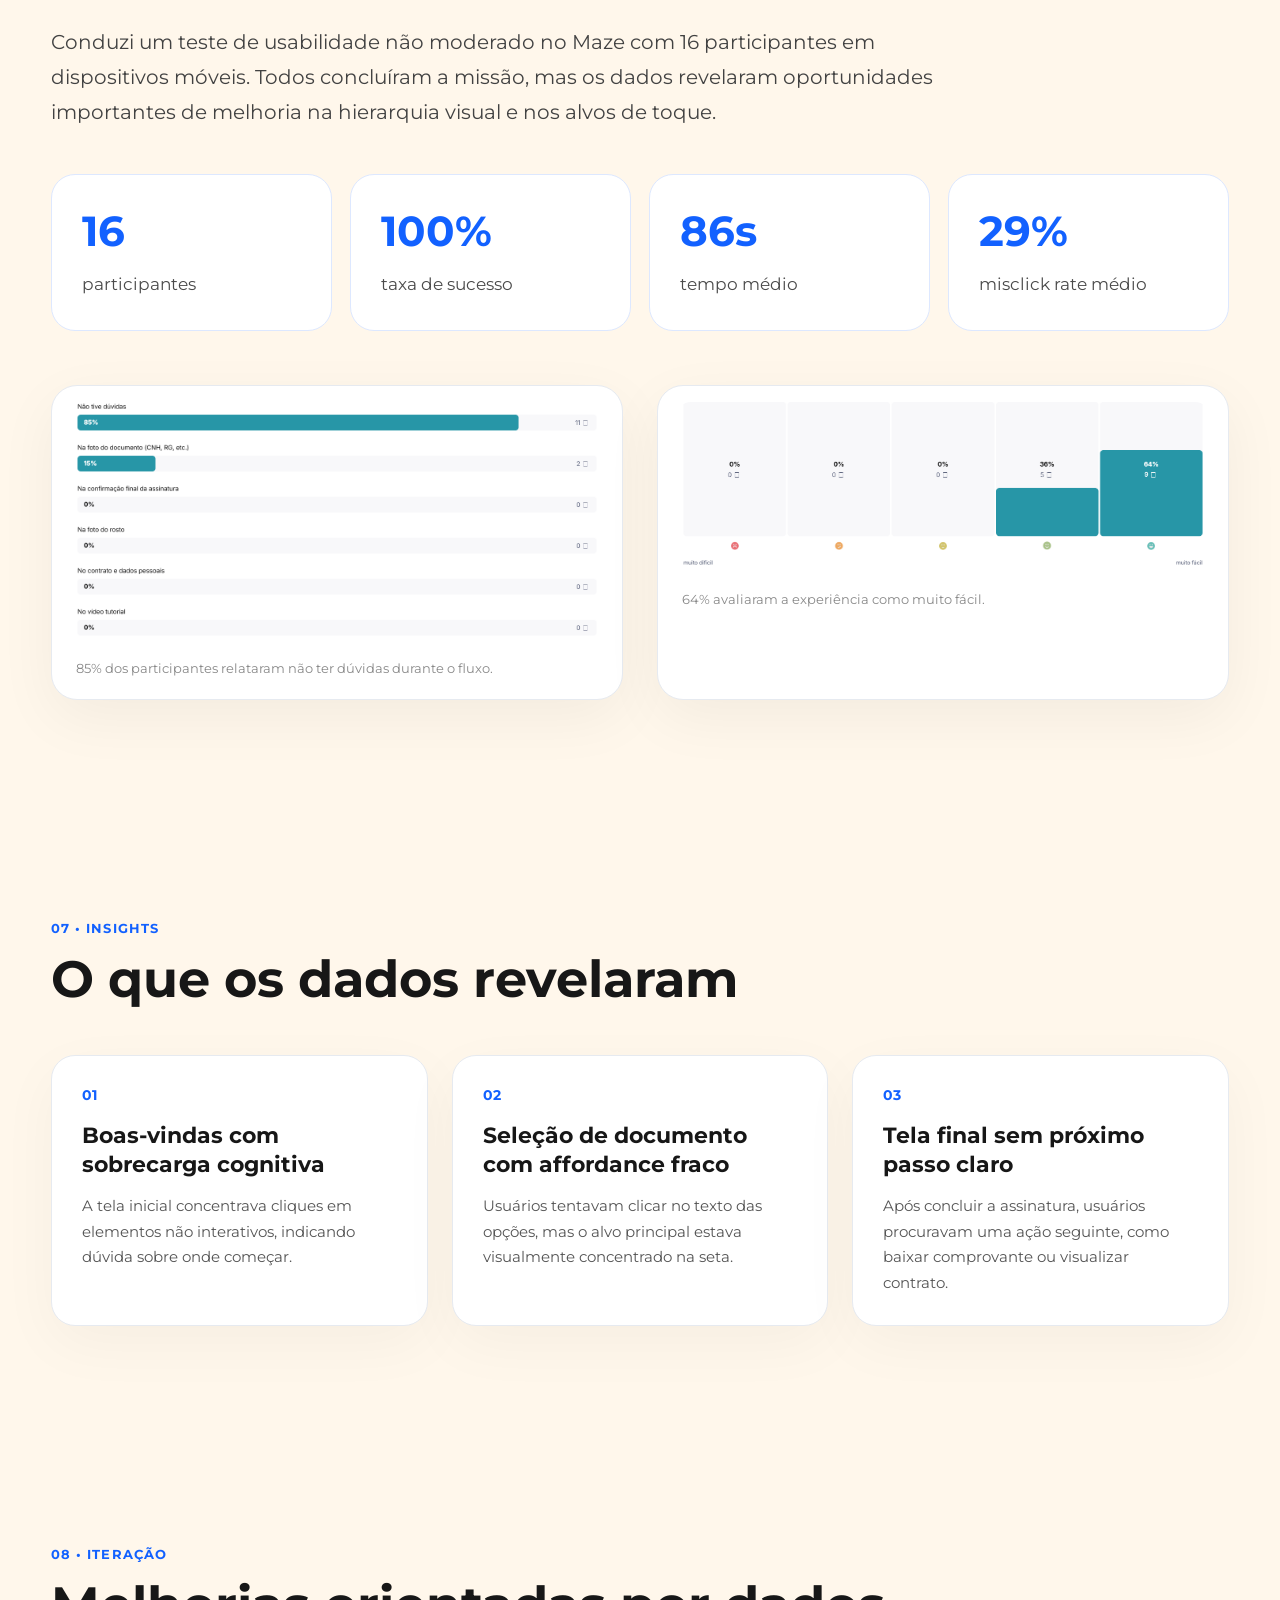
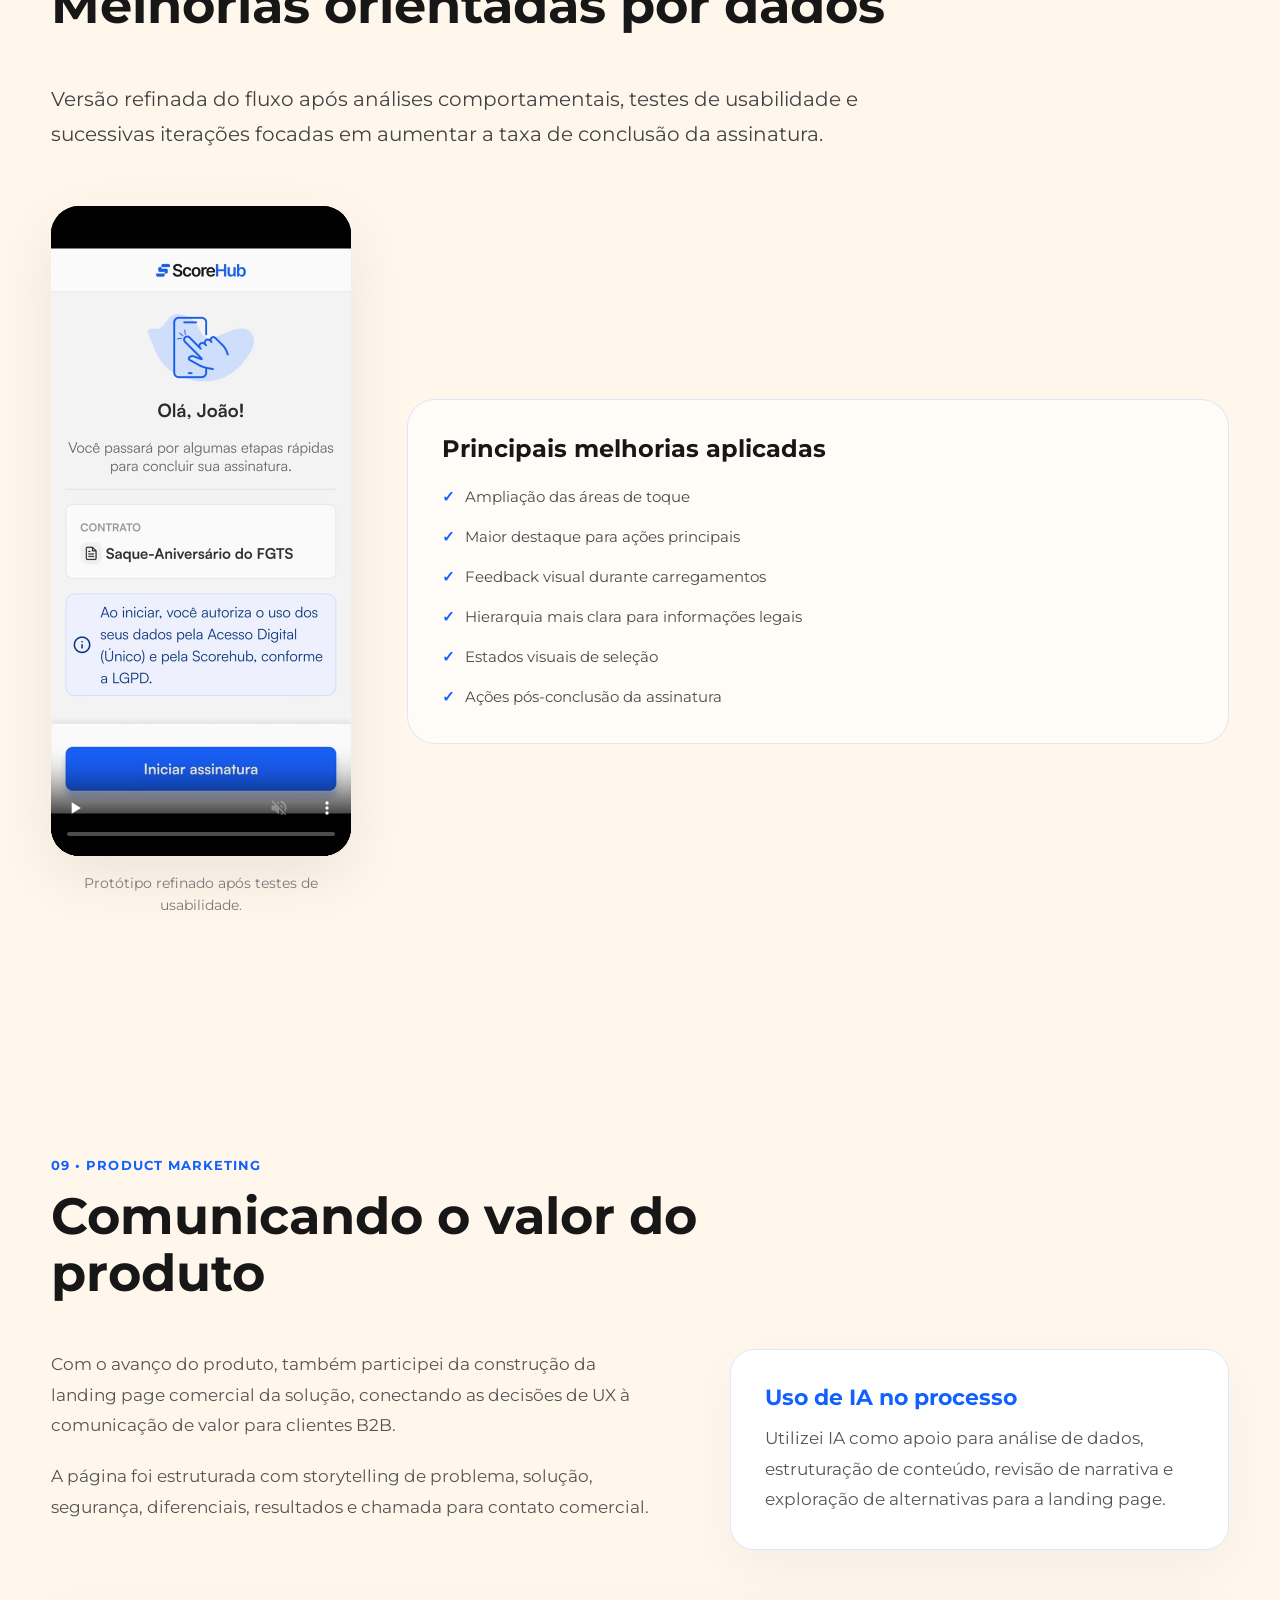
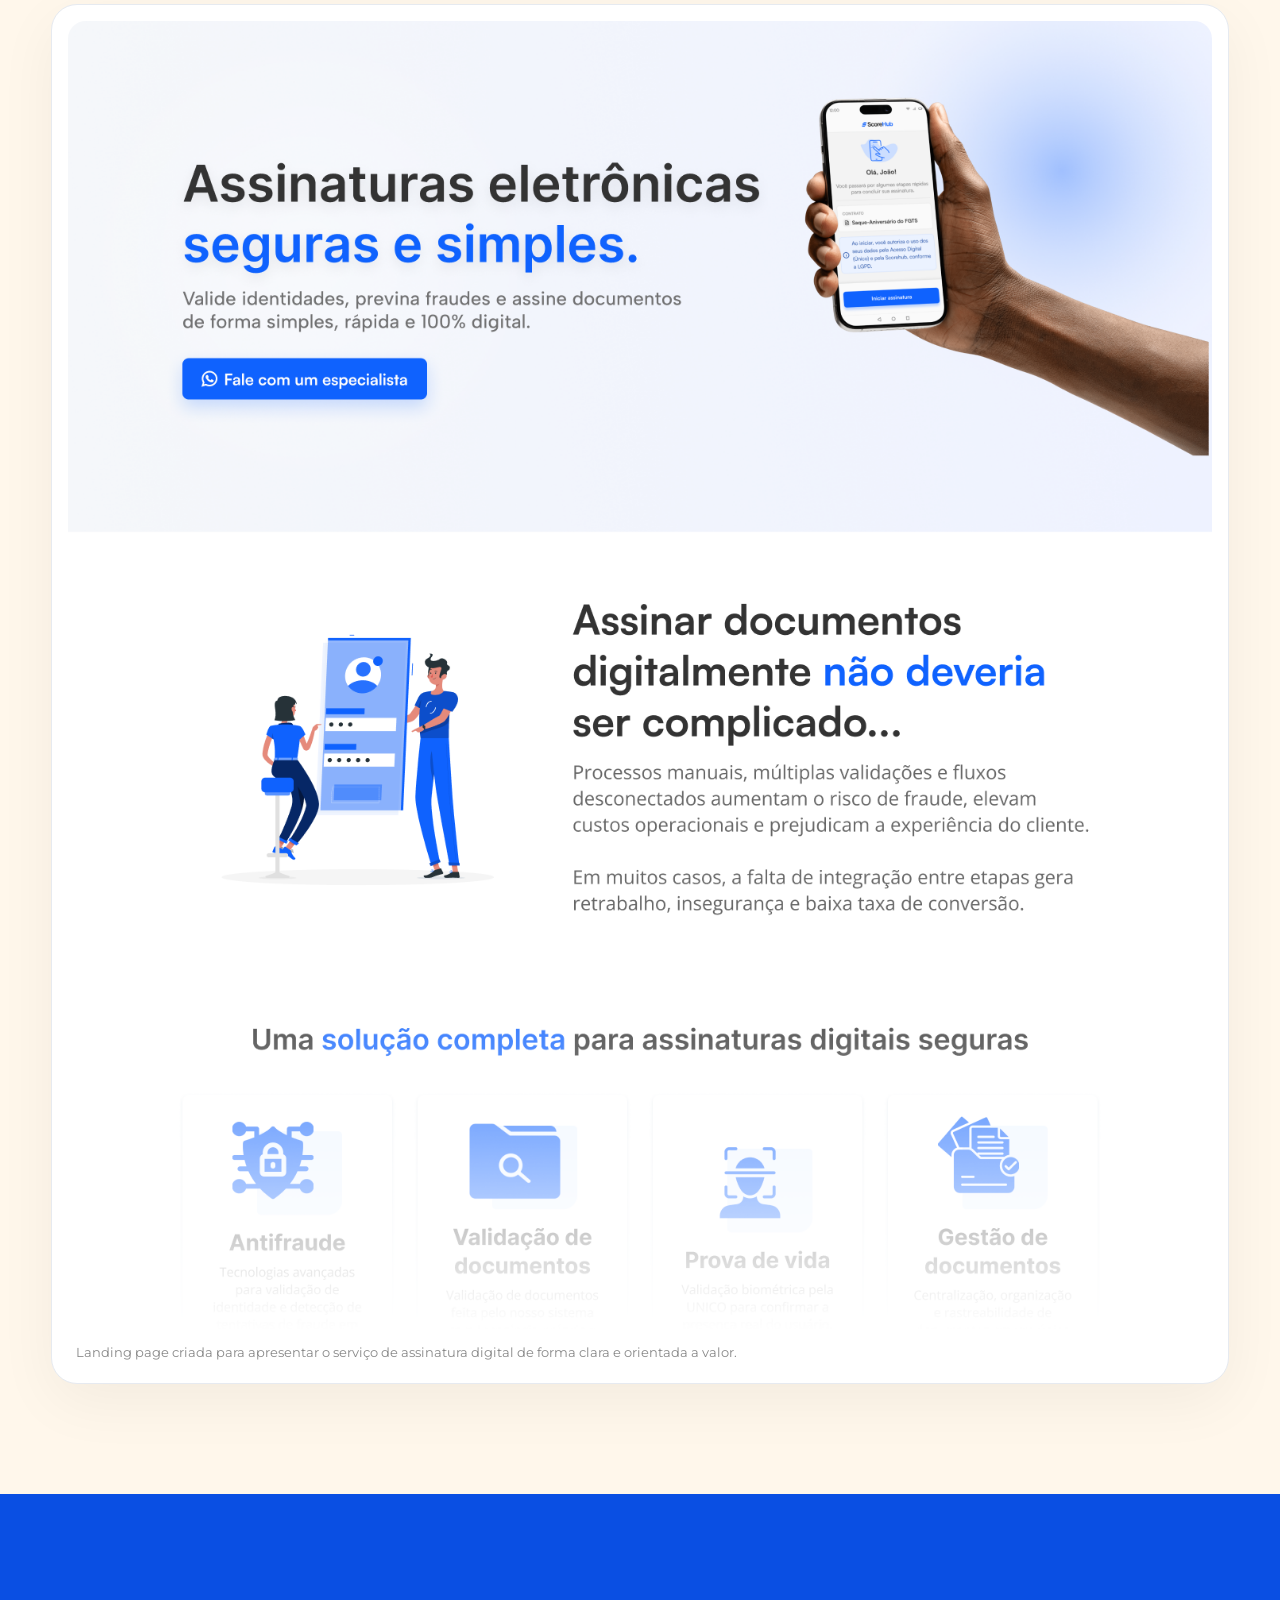
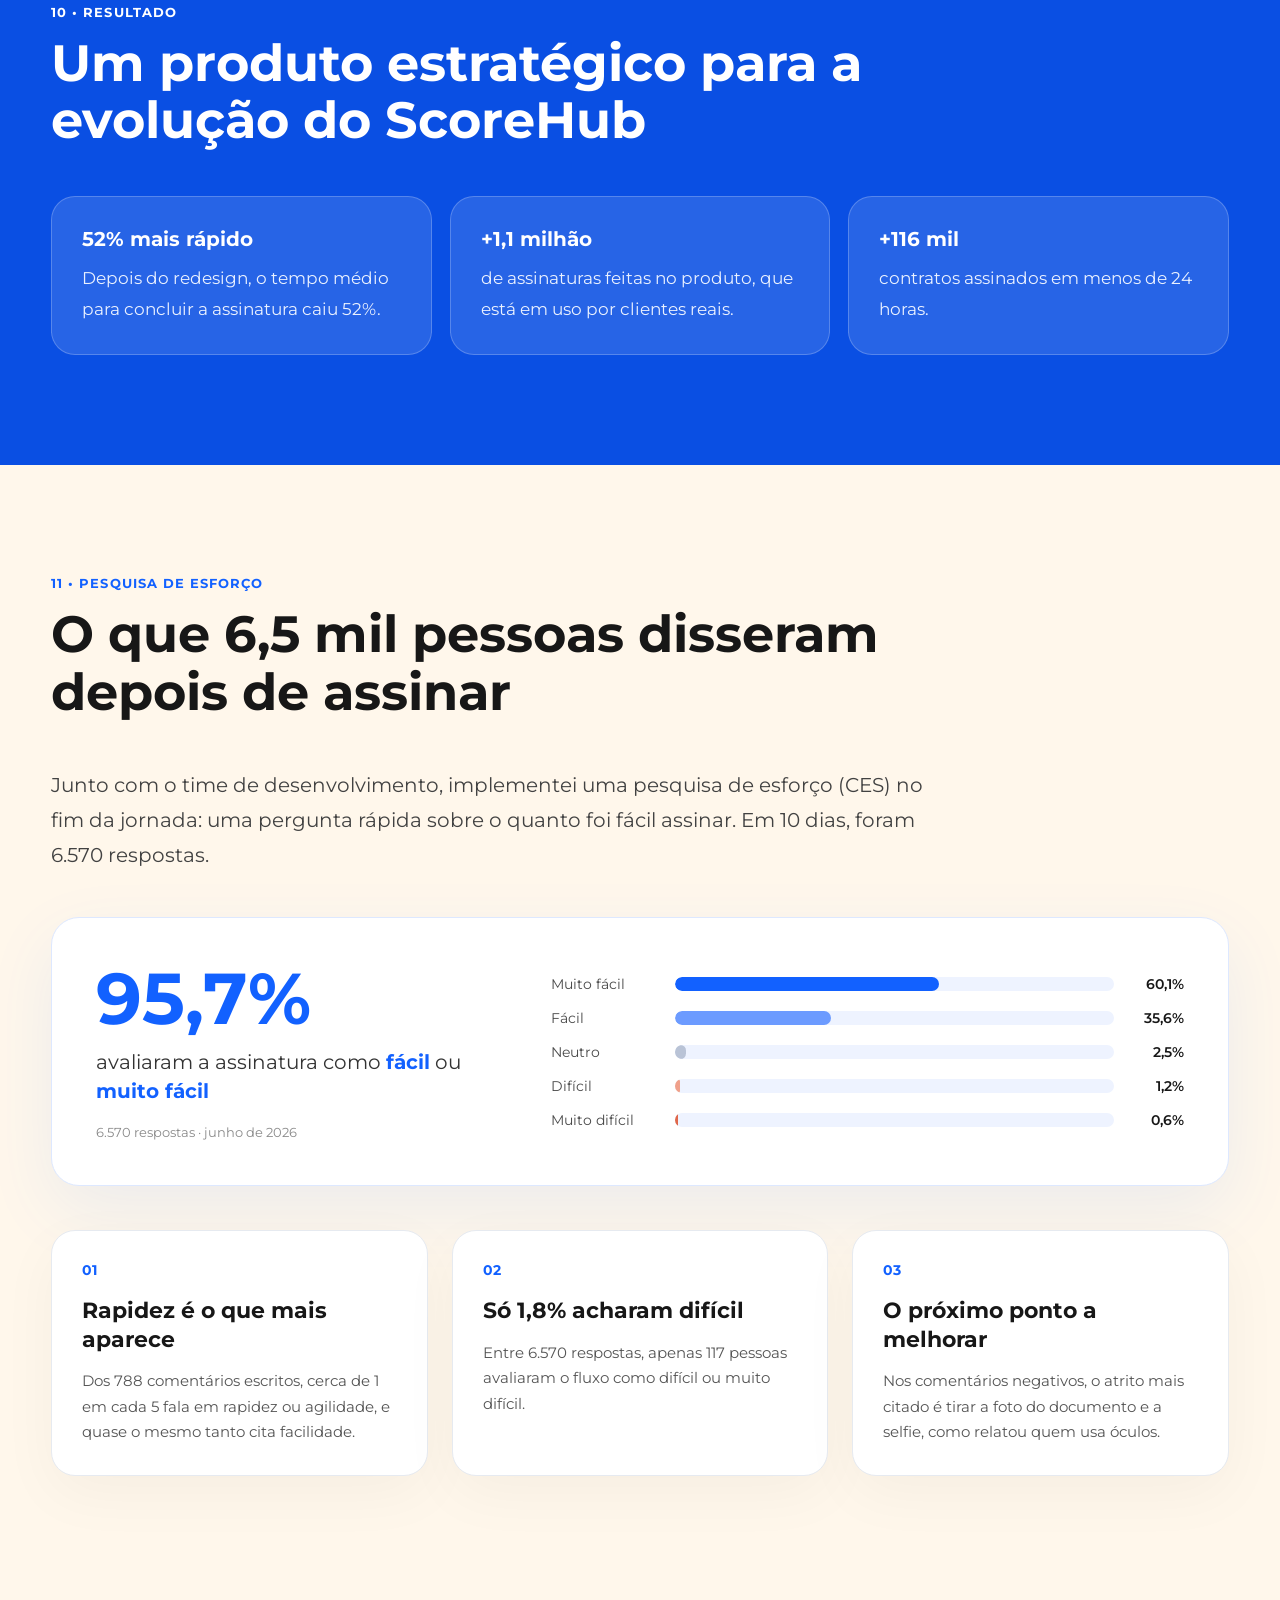
==== commit 47af2b15: "AI-Assisted Design" ====
--- a/assinatura.html
+++ b/assinatura.html
@@ -37,7 +37,7 @@
 <li><a href="index.html">Início</a></li>
 <li><a href="index.html#projetos">Projetos</a></li>
 <li><a href="sobre.html">Sobre</a></li>
-          <li><a href="cv/hilana-lima-cv-pt.pdf" target="_blank">CV</a></li>
+          <li><a href="cv/hilana-lima-cv-pt.pdf?v=2026-11-25b" target="_blank">CV</a></li>
           <li>
           <div class="language-toggle">
             <a href="en assinatura.html">EN</a>
